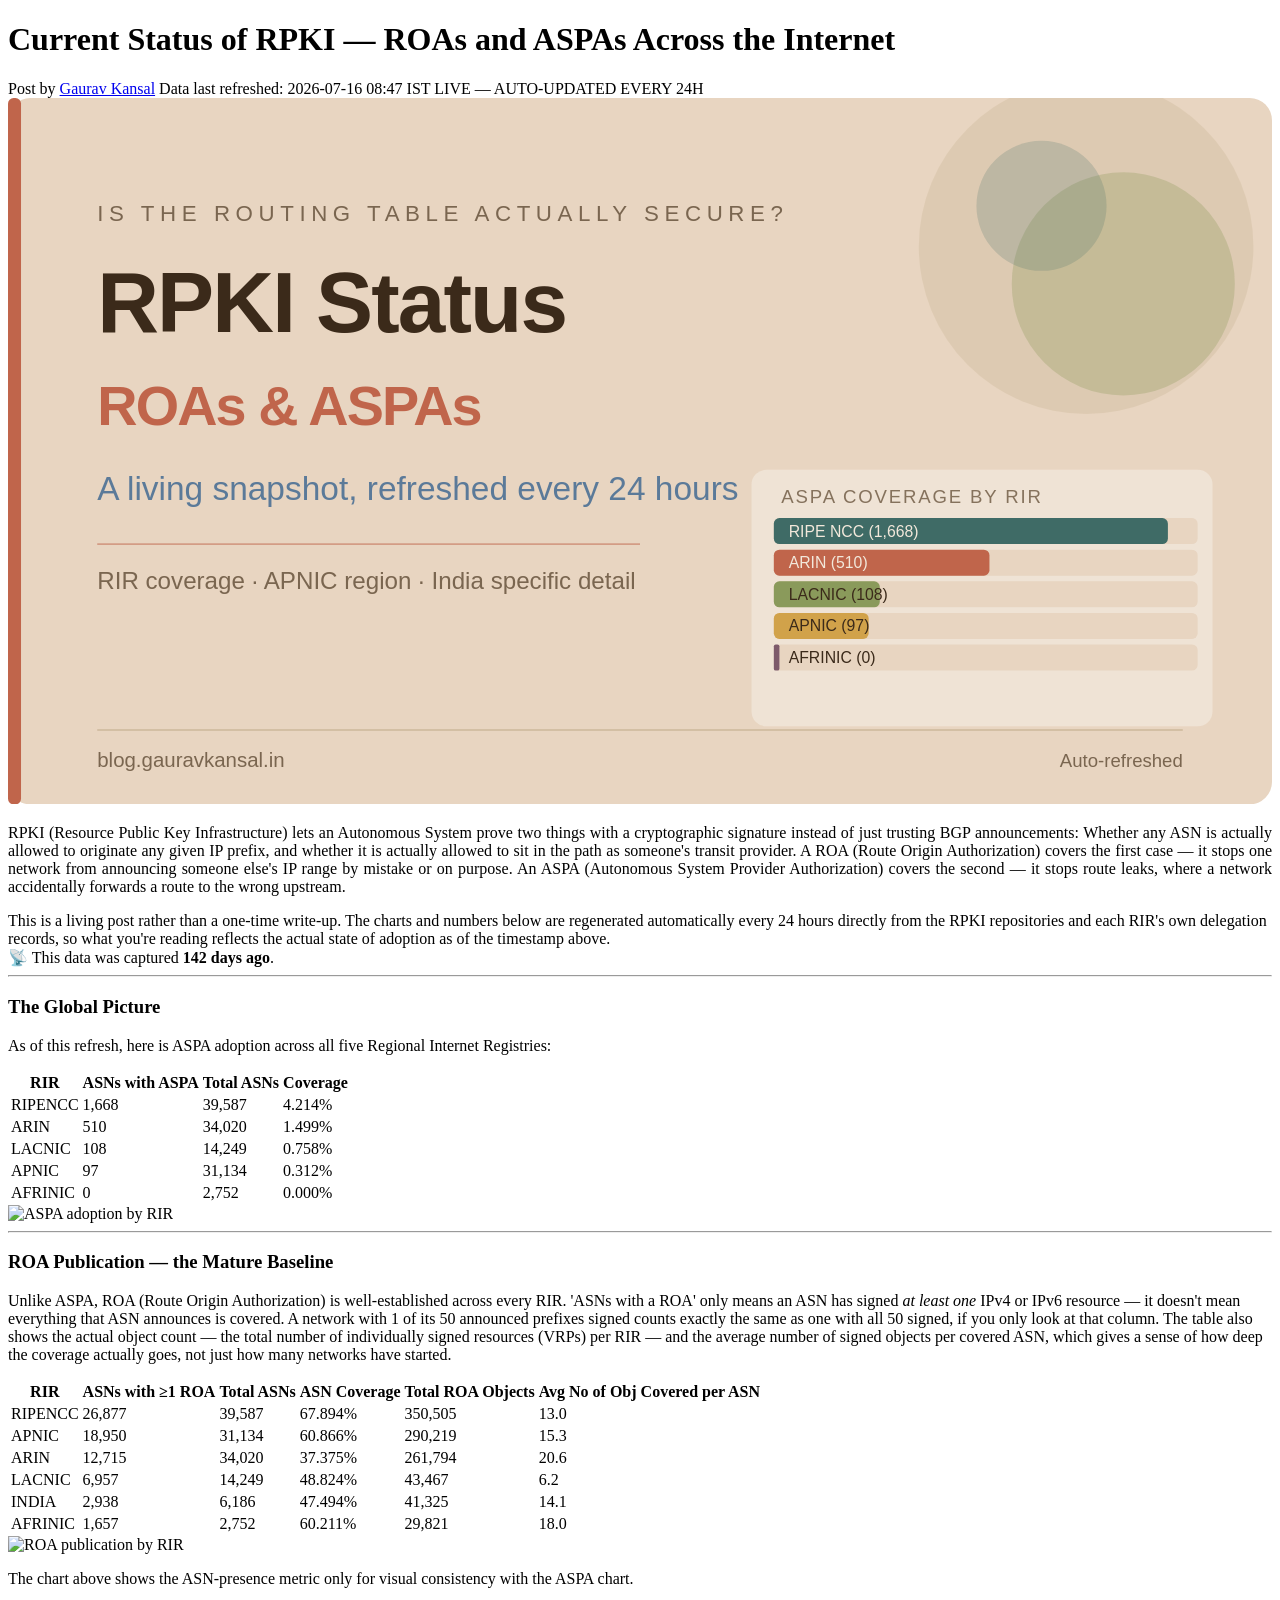
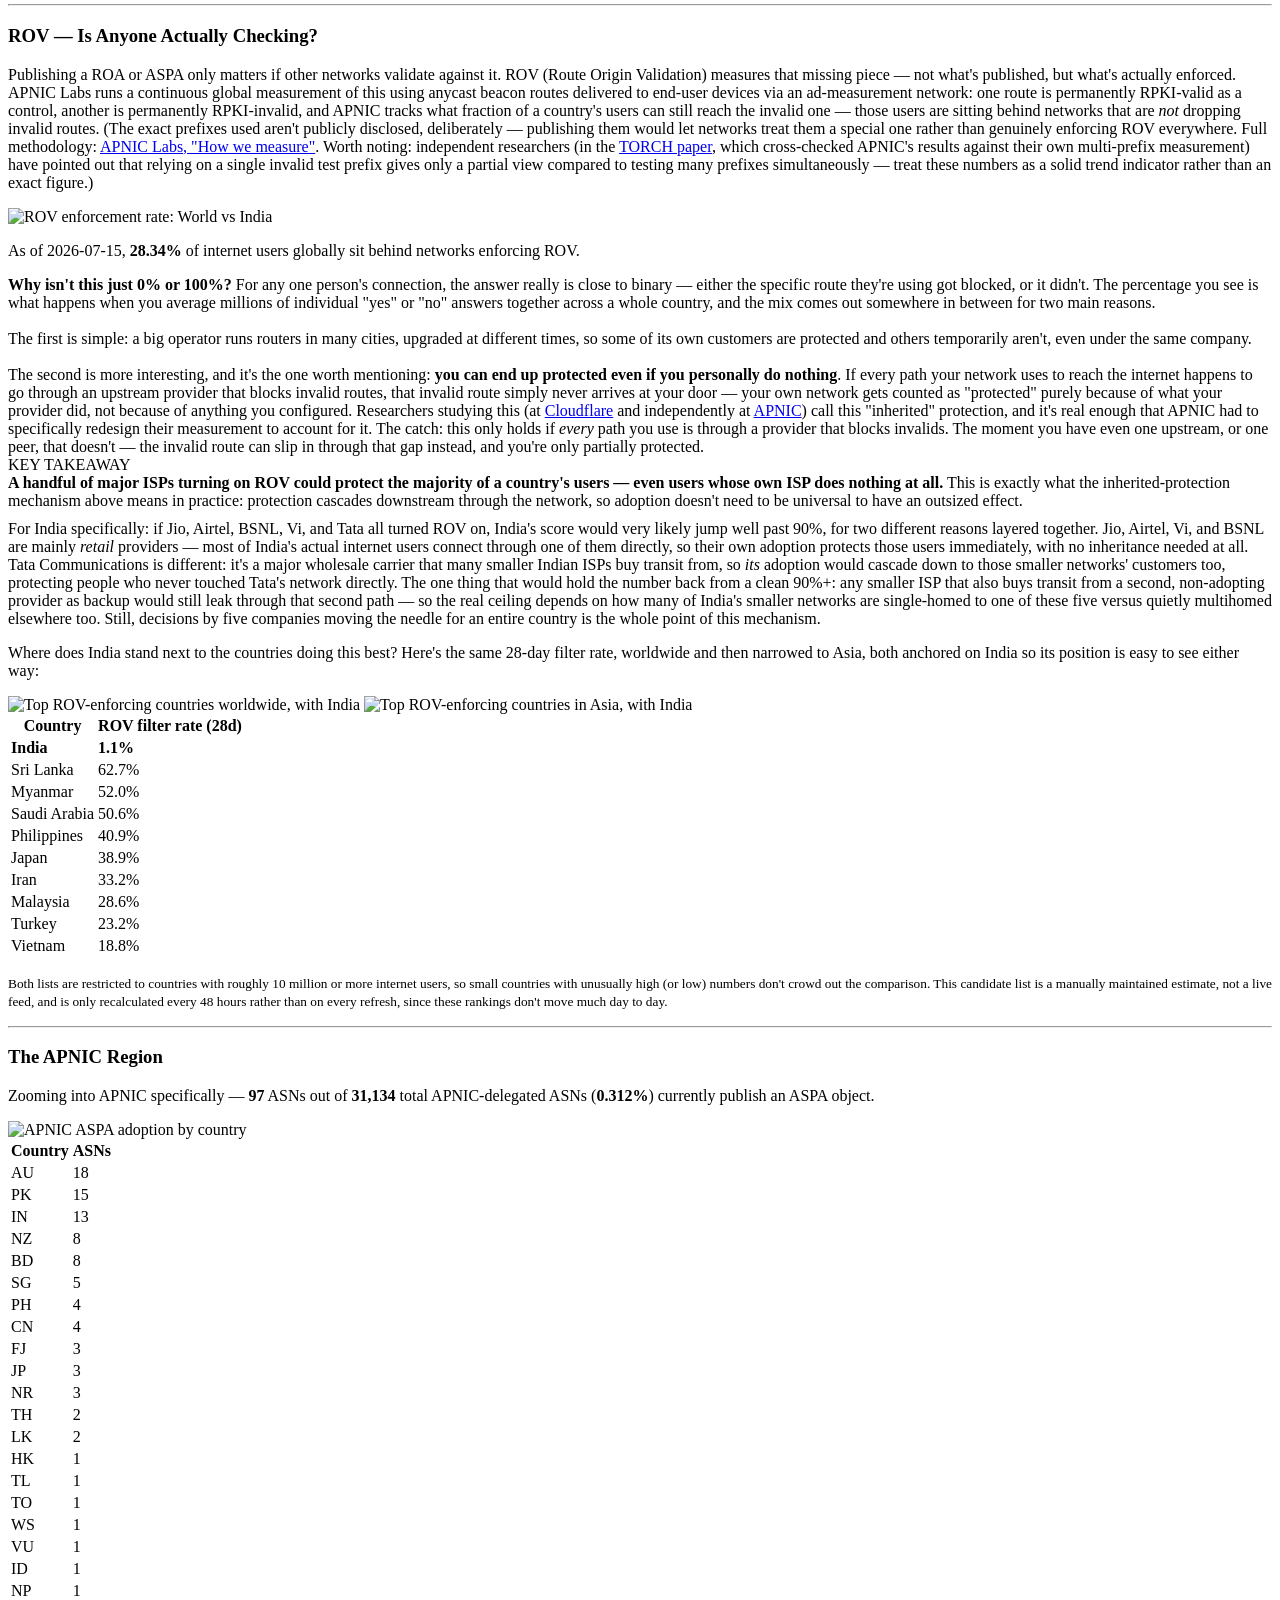
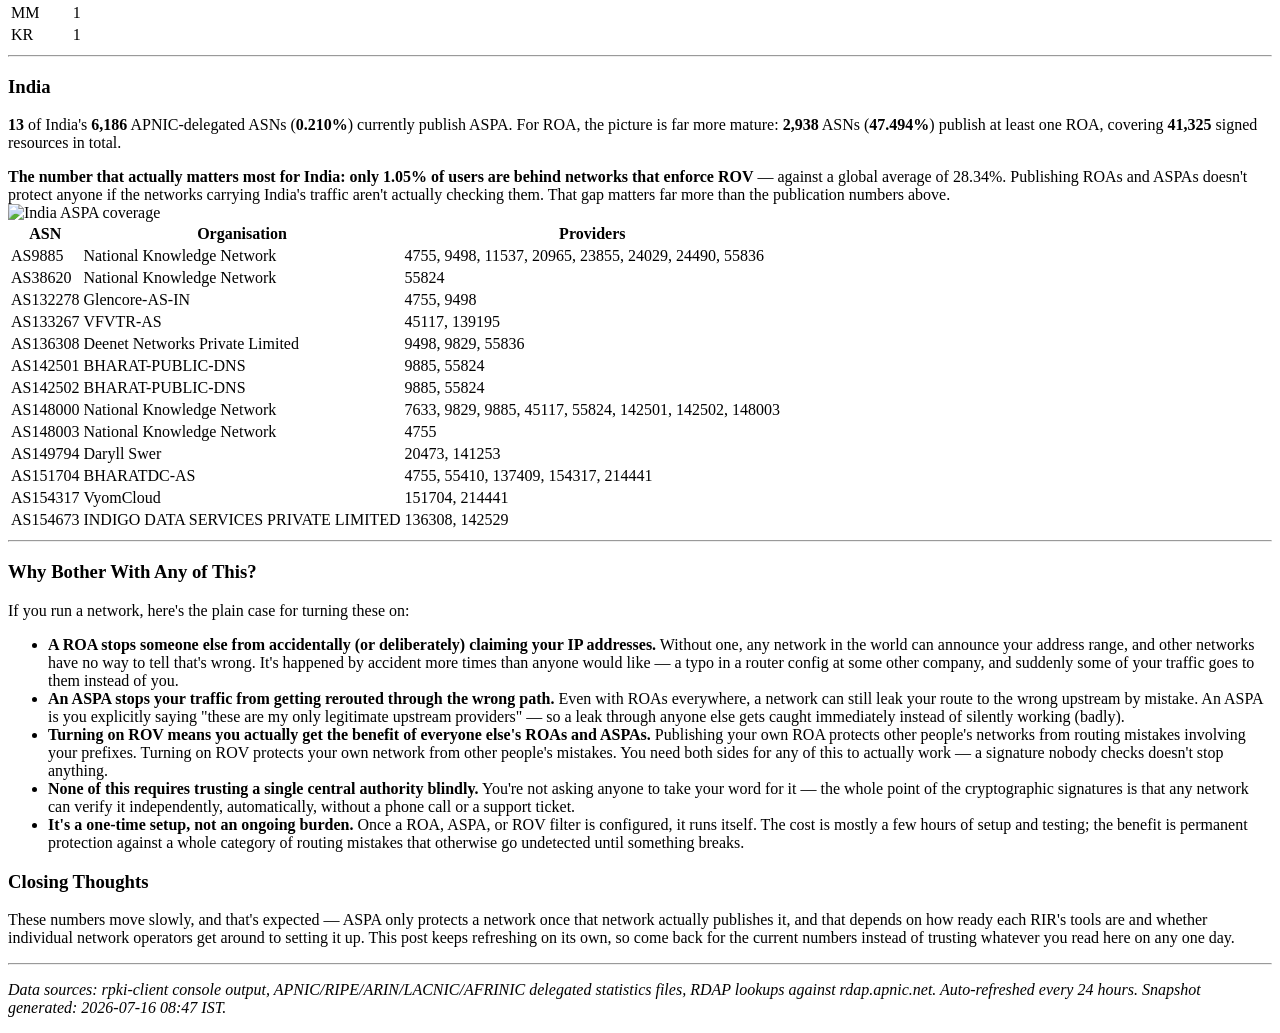
==== index.html @ 950d882a "adding index" ====
<!DOCTYPE html>
<html lang="en">
<head>
<meta charset="utf-8">
<meta name="viewport" content="width=device-width, initial-scale=1">
<title>Current Status of RPKI — ROAs and ASPAs Across the Internet</title>
<meta property="og:title" content="Current Status of RPKI — ROAs and ASPAs Across the Internet" />
<meta property="og:description" content="Live RPKI stats: ROA/ASPA/ROV adoption across all five RIRs, the APNIC region, and India. Auto-refreshed every 24 hours." />
<meta property="og:image" content="rir_adoption.svg" />
<meta property="og:type" content="article" />
<link rel="stylesheet" href="standalone.css">
</head>
<body>
<div class="rpki-page">

  <h1>Current Status of RPKI — ROAs and ASPAs Across the Internet</h1>

  <div class="rpki-byline">
    <span>Post by <a href="https://www.gauravkansal.in/index.html" target="_blank" rel="noopener">Gaurav Kansal</a></span>
    <span>Data last refreshed: <!--RPKI:LAST_UPDATED-->2026-07-16 08:47 IST<!--/RPKI:LAST_UPDATED--></span>
    <span class="rpki-live-badge"><span class="rpki-live-dot"></span>LIVE — AUTO-UPDATED EVERY 24H</span>
  </div>

<!--STANDALONE_CONTENT_START-->

<svg viewBox="0 0 680 380" xmlns="http://www.w3.org/2000/svg" role="img">
  <title>Current Status of RPKI — ROAs and ASPAs Across the Internet</title>
  <desc>A warm parchment-themed blog banner showing RPKI adoption status across RIRs, APNIC region, and India.</desc>

  <rect width="680" height="380" fill="#e8d5c1" rx="12"/>
  <rect x="0" y="0" width="7" height="380" fill="#c0654b" rx="3"/>

  <circle cx="580" cy="80"  r="90" fill="#d3bfa4" opacity="0.5"/>
  <circle cx="600" cy="100" r="60" fill="#8a9a5b" opacity="0.3"/>
  <circle cx="556" cy="58"  r="35" fill="#3f6b66" opacity="0.2"/>

  <rect x="400" y="200" width="248" height="138" rx="8" fill="#f2e8db" opacity="0.8"/>

  <text x="48" y="66" font-family="Arial, sans-serif" font-size="12" font-weight="400" fill="#7a6650" letter-spacing="3">
    IS THE ROUTING TABLE ACTUALLY SECURE?
  </text>

  <text x="48" y="126" font-family="Arial, sans-serif" font-size="46" font-weight="700" fill="#3b2a1a" letter-spacing="-1">
    RPKI Status
  </text>
  <text x="48" y="176" font-family="Arial, sans-serif" font-size="30" font-weight="700" fill="#c0654b" letter-spacing="-1">
    ROAs &amp; ASPAs
  </text>

  <text x="48" y="216" font-family="Arial, sans-serif" font-size="18" font-weight="400" fill="#5b7a99">
    A living snapshot, refreshed every 24 hours
  </text>

  <line x1="48" y1="240" x2="340" y2="240" stroke="#c0654b" stroke-width="1" opacity="0.5"/>

  <text x="48" y="264" font-family="Arial, sans-serif" font-size="13" fill="#7a6650">
    RIR coverage · APNIC region · India specific detail
  </text>

  <text x="416" y="218" font-family="Arial, sans-serif" font-size="10" fill="#7a6650" letter-spacing="1" opacity="0.9">
    ASPA COVERAGE BY RIR
  </text>

  <!-- Bar widths are sqrt-scaled from real counts (RIPE 1463, ARIN 436,
       LACNIC 106, APNIC 85, AFRINIC 0) so smaller RIRs stay visible rather
       than a linear scale flattening them to invisible slivers. This is
       still a decorative summary, not the data chart - see rir_adoption.svg
       below for the actual accurate figures. -->
  <rect x="412" y="226" width="228" height="14" rx="3" fill="#e8d5c1"/>
  <rect x="412" y="226" width="212" height="14" rx="3" fill="#3f6b66"/>
  <text x="420" y="236" font-family="Arial, sans-serif" font-size="8.5" fill="#f2e8db">RIPE NCC (<!--RPKI:RIPENCC_ASPA_COUNT-->1,668<!--/RPKI:RIPENCC_ASPA_COUNT-->)</text>

  <rect x="412" y="243" width="228" height="14" rx="3" fill="#e8d5c1"/>
  <rect x="412" y="243" width="116" height="14" rx="3" fill="#c0654b"/>
  <text x="420" y="253" font-family="Arial, sans-serif" font-size="8.5" fill="#f2e8db">ARIN (<!--RPKI:ARIN_ASPA_COUNT-->510<!--/RPKI:ARIN_ASPA_COUNT-->)</text>

  <rect x="412" y="260" width="228" height="14" rx="3" fill="#e8d5c1"/>
  <rect x="412" y="260" width="57"  height="14" rx="3" fill="#8a9a5b"/>
  <text x="420" y="270" font-family="Arial, sans-serif" font-size="8.5" fill="#3b2a1a">LACNIC (<!--RPKI:LACNIC_ASPA_COUNT-->108<!--/RPKI:LACNIC_ASPA_COUNT-->)</text>

  <rect x="412" y="277" width="228" height="14" rx="3" fill="#e8d5c1"/>
  <rect x="412" y="277" width="51"  height="14" rx="3" fill="#d1a24a"/>
  <text x="420" y="287" font-family="Arial, sans-serif" font-size="8.5" fill="#3b2a1a">APNIC (<!--RPKI:APNIC_ASPA_COUNT-->97<!--/RPKI:APNIC_ASPA_COUNT-->)</text>

  <rect x="412" y="294" width="228" height="14" rx="3" fill="#e8d5c1"/>
  <rect x="412" y="294" width="3"   height="14" rx="1" fill="#7d5a6a"/>
  <text x="420" y="304" font-family="Arial, sans-serif" font-size="8.5" fill="#3b2a1a">AFRINIC (<!--RPKI:AFRINIC_ASPA_COUNT-->0<!--/RPKI:AFRINIC_ASPA_COUNT-->)</text>

  <line x1="48" y1="340" x2="632" y2="340" stroke="#d3bfa4" stroke-width="1"/>
  <text x="48" y="360" font-family="Arial, sans-serif" font-size="11" fill="#7a6650">blog.gauravkansal.in</text>
  <text x="632" y="360" font-family="Arial, sans-serif" font-size="10" fill="#7a6650" text-anchor="end">Auto-refreshed</text>
</svg>

<p align="justify">
RPKI (Resource Public Key Infrastructure) lets an Autonomous System prove two things
with a cryptographic signature instead of just trusting BGP announcements: Whether any ASN is
actually allowed to originate any given IP prefix, and whether it is actually allowed to sit
in the path as someone's transit provider. A ROA (Route Origin Authorization) covers the
first case — it stops one network from announcing someone else's IP range by mistake or
on purpose. An ASPA (Autonomous System Provider Authorization) covers the second — it
stops route leaks, where a network accidentally forwards a route to the wrong upstream.
</p>

<div class="rpki-refresh-note">
This is a living post rather than a one-time write-up. The charts and numbers below are
regenerated automatically every 24 hours directly from the RPKI repositories and each RIR's
own delegation records, so what you're reading reflects the actual state of adoption as of
the timestamp above.
<div class="rpki-freshness">📡 This data was captured
<strong id="rpki-live-age"><!--RPKI:DATA_AGE_HOURS-->4.6 hours<!--/RPKI:DATA_AGE_HOURS--> ago (at last check)</strong>.
<span id="rpki-epoch-data" style="display:none"><!--RPKI:RPKI_EPOCH_MS-->1784171845000<!--/RPKI:RPKI_EPOCH_MS--></span>
</div>
<script>
(function() {
  var ageEl = document.getElementById('rpki-live-age');
  var epochEl = document.getElementById('rpki-epoch-data');
  if (!ageEl || !epochEl) return;
  function fmt(ms) {
    var s = Math.floor(ms / 1000);
    if (s < 60) return s + ' second' + (s === 1 ? '' : 's') + ' ago';
    var m = Math.floor(s / 60);
    if (m < 60) return m + ' minute' + (m === 1 ? '' : 's') + ' ago';
    var h = Math.floor(m / 60);
    if (h < 48) return h + ' hour' + (h === 1 ? '' : 's') + ' ago';
    var d = Math.floor(h / 24);
    return d + ' day' + (d === 1 ? '' : 's') + ' ago';
  }
  function update() {
    var epochMs = parseInt(epochEl.textContent.trim(), 10);
    if (!epochMs) return;
    ageEl.textContent = fmt(Date.now() - epochMs);
  }
  update();
  setInterval(update, 60000); // keeps ticking forward if the tab stays open
})();
</script>
</div>

<hr/>

<h3>The Global Picture</h3>

<p>As of this refresh, here is ASPA adoption across all five Regional Internet Registries:</p>

<table class="rpki-table">
  <thead>
    <tr><th>RIR</th><th>ASNs with ASPA</th><th>Total ASNs</th><th>Coverage</th></tr>
  </thead>
  <tbody>
    <!--RPKI:RIR_TABLE_ROWS-->    <tr><td>RIPENCC</td><td>1,668</td><td>39,587</td><td>4.214%</td></tr>
    <tr><td>ARIN</td><td>510</td><td>34,020</td><td>1.499%</td></tr>
    <tr><td>LACNIC</td><td>108</td><td>14,249</td><td>0.758%</td></tr>
    <tr><td>APNIC</td><td>97</td><td>31,134</td><td>0.312%</td></tr>
    <tr><td>AFRINIC</td><td>0</td><td>2,752</td><td>0.000%</td></tr><!--/RPKI:RIR_TABLE_ROWS-->
  </tbody>
</table>

<img src="rir_adoption.svg" alt="ASPA adoption by RIR" style="max-width:100%;">

<hr/>

<h3>ROA Publication — the Mature Baseline</h3>

<p>
Unlike ASPA, ROA (Route Origin Authorization) is well-established across every RIR. 'ASNs with a ROA' only means an
ASN has signed <em>at least one</em> IPv4 or IPv6 resource — it doesn't mean everything
that ASN announces is covered. A network with 1 of its 50 announced prefixes signed counts
exactly the same as one with all 50 signed, if you only look at that column. The table
also shows the actual object count — the total number of individually signed resources
(VRPs) per RIR — and the average number of signed objects per covered ASN, which gives a
sense of how deep the coverage actually goes, not just how many networks have started.
</p>

<table class="rpki-table">
  <thead>
    <tr><th>RIR</th><th>ASNs with ≥1 ROA</th><th>Total ASNs</th><th>ASN Coverage</th><th>Total ROA Objects</th><th>Avg No of Obj Covered per ASN</th></tr>
  </thead>
  <tbody>
    <!--RPKI:ROA_TABLE_ROWS-->    <tr><td>RIPENCC</td><td>26,877</td><td>39,587</td><td>67.894%</td><td>350,505</td><td>13.0</td></tr>
    <tr><td>APNIC</td><td>18,950</td><td>31,134</td><td>60.866%</td><td>290,219</td><td>15.3</td></tr>
    <tr><td>ARIN</td><td>12,715</td><td>34,020</td><td>37.375%</td><td>261,794</td><td>20.6</td></tr>
    <tr><td>LACNIC</td><td>6,957</td><td>14,249</td><td>48.824%</td><td>43,467</td><td>6.2</td></tr>
    <tr><td>INDIA</td><td>2,938</td><td>6,186</td><td>47.494%</td><td>41,325</td><td>14.1</td></tr>
    <tr><td>AFRINIC</td><td>1,657</td><td>2,752</td><td>60.211%</td><td>29,821</td><td>18.0</td></tr><!--/RPKI:ROA_TABLE_ROWS-->
  </tbody>
</table>

<img src="roa_adoption.svg" alt="ROA publication by RIR" style="max-width:100%;">

<p>
The chart above shows the ASN-presence metric only for visual consistency with the ASPA
chart.
</p>

<hr/>

<h3>ROV — Is Anyone Actually Checking?</h3>

<p>
Publishing a ROA or ASPA only matters if other networks validate against
it. ROV (Route Origin Validation) measures that missing piece — not what's published,
but what's actually enforced. APNIC Labs runs a continuous global measurement of this using
anycast beacon routes delivered to end-user devices via an ad-measurement network: one route
is permanently RPKI-valid as a control, another is permanently RPKI-invalid, and APNIC tracks
what fraction of a country's users can still reach the invalid one — those users are sitting
behind networks that are <em>not</em> dropping invalid routes. (The exact prefixes used aren't
publicly disclosed, deliberately — publishing them would let networks treat them a special one
rather than genuinely enforcing ROV everywhere. Full methodology:
<a href="https://blog.apnic.net/2023/11/09/how-we-measure-rpki-roa-signing-and-route-origination-validation/" target="_blank" rel="noopener">APNIC Labs, "How we measure"</a>.
Worth noting: independent researchers (in the
<a href="https://arxiv.org/pdf/2603.29207" target="_blank" rel="noopener">TORCH paper</a>,
which cross-checked APNIC's results against their own multi-prefix measurement) have
pointed out that relying on a single invalid test prefix gives only a partial view
compared to testing many prefixes simultaneously — treat
these numbers as a solid trend indicator rather than an exact figure.)
</p>

<img src="rov_comparison.svg" alt="ROV enforcement rate: World vs India" style="max-width:100%;">

<p>
As of <!--RPKI:ROV_DATE-->2026-07-15<!--/RPKI:ROV_DATE-->, <strong><!--RPKI:ROV_WORLD_RATE-->28.34<!--/RPKI:ROV_WORLD_RATE-->%</strong> of internet users globally sit
behind networks enforcing ROV.
</p>

<div class="rpki-refresh-note">
<strong>Why isn't this just 0% or 100%?</strong> For any one person's connection, the answer
really is close to binary — either the specific route they're using got blocked, or it
didn't. The percentage you see is what happens when you average millions of individual
"yes" or "no" answers together across a whole country, and the mix comes out somewhere
in between for two main reasons.
<br/><br/>
The first is simple: a big operator runs routers in many cities, upgraded at different
times, so some of its own customers are protected and others temporarily aren't, even
under the same company.
<br/><br/>
The second is more interesting, and it's the one worth mentioning: <strong>you can end
up protected even if you personally do nothing</strong>. If every path your network uses
to reach the internet happens to go through an upstream provider that blocks invalid
routes, that invalid route simply never arrives at your door — your own network gets
counted as "protected" purely because of what your provider did, not because of anything
you configured. Researchers studying this (at
<a href="https://blog.cloudflare.com/rpki-updates-data/" target="_blank" rel="noopener">Cloudflare</a>
and independently at <a href="https://www.potaroo.net/ispcol/2021-03/rov.html" target="_blank" rel="noopener">APNIC</a>)
call this "inherited" protection, and it's real enough that APNIC had to specifically
redesign their measurement to account for it. The catch: this only holds if <em>every</em>
path you use is through a provider that blocks invalids. The moment you have even one
upstream, or one peer, that doesn't — the invalid route can slip in through that gap
instead, and you're only partially protected.
</div>

<div class="rpki-highlight-box">
<div class="rpki-highlight-label">KEY TAKEAWAY</div>
<p style="margin:0 0 10px 0;">
<strong>A handful of major ISPs turning on ROV could protect the majority of a country's
users — even users whose own ISP does nothing at all.</strong> This is exactly what the
inherited-protection mechanism above means in practice: protection cascades downstream
through the network, so adoption doesn't need to be universal to have an outsized effect.
</p>
<p style="margin:0;">
For India specifically: if Jio, Airtel, BSNL, Vi, and Tata all turned ROV on, India's
score would very likely jump well past 90%, for two different reasons layered together.
Jio, Airtel, Vi, and BSNL are mainly <em>retail</em> providers — most of India's actual
internet users connect through one of them directly, so their own adoption protects those
users immediately, with no inheritance needed at all. Tata Communications is different:
it's a major wholesale carrier that many smaller Indian ISPs buy transit from, so
<em>its</em> adoption would cascade down to those smaller networks' customers too,
protecting people who never touched Tata's network directly. The one thing that would
hold the number back from a clean 90%+: any smaller ISP that also buys transit from a
second, non-adopting provider as backup would still leak through that second path — so
the real ceiling depends on how many of India's smaller networks are single-homed to one
of these five versus quietly multihomed elsewhere too. Still, decisions by five
companies moving the needle for an entire country is the whole point of this mechanism.
</p>
</div>

<p>Where does India stand next to the countries doing this best? Here's the same 28-day
filter rate, worldwide and then narrowed to Asia, both anchored on India so its position
is easy to see either way:</p>

<img src="rov_top_global.svg" alt="Top ROV-enforcing countries worldwide, with India" style="max-width:100%;">

<img src="rov_top_asia.svg" alt="Top ROV-enforcing countries in Asia, with India" style="max-width:100%;">

<table class="rpki-table">
  <thead>
    <tr><th>Country</th><th>ROV filter rate (28d)</th></tr>
  </thead>
  <tbody>
    <!--RPKI:ROV_TOP_ASIA_TABLE_ROWS-->    <tr><td><strong>India</strong></td><td><strong>1.1%</strong></td></tr>
    <tr><td>Sri Lanka</td><td>62.7%</td></tr>
    <tr><td>Myanmar</td><td>52.0%</td></tr>
    <tr><td>Saudi Arabia</td><td>50.6%</td></tr>
    <tr><td>Philippines</td><td>40.9%</td></tr>
    <tr><td>Japan</td><td>38.9%</td></tr>
    <tr><td>Iran</td><td>33.2%</td></tr>
    <tr><td>Malaysia</td><td>28.6%</td></tr>
    <tr><td>Turkey</td><td>23.2%</td></tr>
    <tr><td>Vietnam</td><td>18.8%</td></tr><!--/RPKI:ROV_TOP_ASIA_TABLE_ROWS-->
  </tbody>
</table>

<p><small>
Both lists are restricted to countries with roughly 10 million or more internet users, so
small countries with unusually high (or low) numbers don't crowd out the comparison. This
candidate list is a manually maintained estimate, not a live feed, and is only
recalculated every 48 hours rather than on every refresh, since these rankings don't move
much day to day.
</small></p>

<hr/>

<h3>The APNIC Region</h3>

<p>
Zooming into APNIC specifically — <strong><!--RPKI:APNIC_ASPA_COUNT-->97<!--/RPKI:APNIC_ASPA_COUNT--></strong> ASNs out of
<strong><!--RPKI:APNIC_TOTAL_ASNS-->31,134<!--/RPKI:APNIC_TOTAL_ASNS--></strong> total APNIC-delegated ASNs
(<strong><!--RPKI:APNIC_COVERAGE_PCT-->0.312<!--/RPKI:APNIC_COVERAGE_PCT-->%</strong>) currently publish an ASPA object.
</p>

<img src="apnic_country_pie.svg" alt="APNIC ASPA adoption by country" style="max-width:100%;">

<table class="rpki-table">
  <thead>
    <tr><th>Country</th><th>ASNs</th></tr>
  </thead>
  <tbody>
    <!--RPKI:APNIC_COUNTRY_TABLE_ROWS-->    <tr><td>AU</td><td>18</td></tr>
    <tr><td>PK</td><td>15</td></tr>
    <tr><td>IN</td><td>13</td></tr>
    <tr><td>NZ</td><td>8</td></tr>
    <tr><td>BD</td><td>8</td></tr>
    <tr><td>SG</td><td>5</td></tr>
    <tr><td>PH</td><td>4</td></tr>
    <tr><td>CN</td><td>4</td></tr>
    <tr><td>FJ</td><td>3</td></tr>
    <tr><td>JP</td><td>3</td></tr>
    <tr><td>NR</td><td>3</td></tr>
    <tr><td>TH</td><td>2</td></tr>
    <tr><td>LK</td><td>2</td></tr>
    <tr><td>HK</td><td>1</td></tr>
    <tr><td>TL</td><td>1</td></tr>
    <tr><td>TO</td><td>1</td></tr>
    <tr><td>WS</td><td>1</td></tr>
    <tr><td>VU</td><td>1</td></tr>
    <tr><td>ID</td><td>1</td></tr>
    <tr><td>NP</td><td>1</td></tr>
    <tr><td>MM</td><td>1</td></tr>
    <tr><td>KR</td><td>1</td></tr><!--/RPKI:APNIC_COUNTRY_TABLE_ROWS-->
  </tbody>
</table>

<hr/>

<h3>India</h3>

<p>
<strong><!--RPKI:INDIA_ASPA_COUNT-->13<!--/RPKI:INDIA_ASPA_COUNT--></strong> of India's <strong><!--RPKI:INDIA_TOTAL_ASNS-->6,186<!--/RPKI:INDIA_TOTAL_ASNS--></strong>
APNIC-delegated ASNs (<strong><!--RPKI:INDIA_COVERAGE_PCT-->0.210<!--/RPKI:INDIA_COVERAGE_PCT-->%</strong>) currently publish ASPA.
For ROA, the picture is far more mature: <strong><!--RPKI:INDIA_ROA_COUNT-->2,938<!--/RPKI:INDIA_ROA_COUNT--></strong> ASNs
(<strong><!--RPKI:INDIA_ROA_COVERAGE_PCT-->47.494<!--/RPKI:INDIA_ROA_COVERAGE_PCT-->%</strong>) publish at least one ROA, covering
<strong><!--RPKI:INDIA_ROA_OBJECTS-->41,325<!--/RPKI:INDIA_ROA_OBJECTS--></strong> signed resources in total.
</p>

<div class="rpki-refresh-note">
<strong>The number that actually matters most for India: only <!--RPKI:ROV_INDIA_RATE-->1.05<!--/RPKI:ROV_INDIA_RATE-->%
of users are behind networks that enforce ROV</strong> — against a global average of
<!--RPKI:ROV_WORLD_RATE-->28.34<!--/RPKI:ROV_WORLD_RATE-->%. Publishing ROAs
and ASPAs doesn't protect anyone if the networks carrying India's traffic aren't actually
checking them. That gap matters far more than the publication numbers above.
</div>

<img src="india_summary_card.svg" alt="India ASPA coverage" style="max-width:100%;">

<table class="rpki-table">
  <thead>
    <tr><th>ASN</th><th>Organisation</th><th>Providers</th></tr>
  </thead>
  <tbody>
    <!--RPKI:INDIA_ASN_TABLE_ROWS-->    <tr><td>AS9885</td><td>National Knowledge Network</td><td>4755, 9498, 11537, 20965, 23855, 24029, 24490, 55836</td></tr>
    <tr><td>AS38620</td><td>National Knowledge Network</td><td>55824</td></tr>
    <tr><td>AS132278</td><td>Glencore-AS-IN</td><td>4755, 9498</td></tr>
    <tr><td>AS133267</td><td>VFVTR-AS</td><td>45117, 139195</td></tr>
    <tr><td>AS136308</td><td>Deenet Networks Private Limited</td><td>9498, 9829, 55836</td></tr>
    <tr><td>AS142501</td><td>BHARAT-PUBLIC-DNS</td><td>9885, 55824</td></tr>
    <tr><td>AS142502</td><td>BHARAT-PUBLIC-DNS</td><td>9885, 55824</td></tr>
    <tr><td>AS148000</td><td>National Knowledge Network</td><td>7633, 9829, 9885, 45117, 55824, 142501, 142502, 148003</td></tr>
    <tr><td>AS148003</td><td>National Knowledge Network</td><td>4755</td></tr>
    <tr><td>AS149794</td><td>Daryll Swer</td><td>20473, 141253</td></tr>
    <tr><td>AS151704</td><td>BHARATDC-AS</td><td>4755, 55410, 137409, 154317, 214441</td></tr>
    <tr><td>AS154317</td><td>VyomCloud</td><td>151704, 214441</td></tr>
    <tr><td>AS154673</td><td>INDIGO DATA SERVICES PRIVATE LIMITED</td><td>136308, 142529</td></tr><!--/RPKI:INDIA_ASN_TABLE_ROWS-->
  </tbody>
</table>

<hr/>

<h3>Why Bother With Any of This?</h3>

<p>If you run a network, here's the plain case for turning these on:</p>

<ul>
  <li><strong>A ROA stops someone else from accidentally (or deliberately) claiming your IP addresses.</strong>
  Without one, any network in the world can announce your address range, and other networks
  have no way to tell that's wrong. It's happened by accident more times than anyone would like —
  a typo in a router config at some other company, and suddenly some of your traffic goes
  to them instead of you.</li>

  <li><strong>An ASPA stops your traffic from getting rerouted through the wrong path.</strong>
  Even with ROAs everywhere, a network can still leak your route to the wrong upstream by
  mistake. An ASPA is you explicitly saying "these are my only legitimate upstream providers" —
  so a leak through anyone else gets caught immediately instead of silently working (badly).</li>

  <li><strong>Turning on ROV means you actually get the benefit of everyone else's ROAs and ASPAs.</strong>
  Publishing your own ROA protects other people's networks from routing mistakes involving
  your prefixes. Turning on ROV protects your own network from other people's mistakes. You
  need both sides for any of this to actually work — a signature nobody checks doesn't stop
  anything.</li>

  <li><strong>None of this requires trusting a single central authority blindly.</strong>
  You're not asking anyone to take your word for it — the whole point of the cryptographic
  signatures is that any network can verify it independently, automatically, without a phone
  call or a support ticket.</li>

  <li><strong>It's a one-time setup, not an ongoing burden.</strong>
  Once a ROA, ASPA, or ROV filter is configured, it runs itself. The cost is mostly a few
  hours of setup and testing; the benefit is permanent protection against a whole category
  of routing mistakes that otherwise go undetected until something breaks.</li>
</ul>

<h3>Closing Thoughts</h3>

<p>
These numbers move slowly, and that's expected — ASPA only protects a network once that
network actually publishes it, and that depends on how ready each RIR's tools are and
whether individual network operators get around to setting it up. This post keeps
refreshing on its own, so come back for the current numbers instead of trusting whatever
you read here on any one day.
</p>

<hr/>

<p><em>
Data sources: rpki-client console output, APNIC/RIPE/ARIN/LACNIC/AFRINIC delegated
statistics files, RDAP lookups against rdap.apnic.net. Auto-refreshed every 24 hours.
Snapshot generated: <!--RPKI:LAST_UPDATED-->2026-07-16 08:47 IST<!--/RPKI:LAST_UPDATED-->.
</em></p>

<!--STANDALONE_CONTENT_END-->


</div>
</body>
</html>
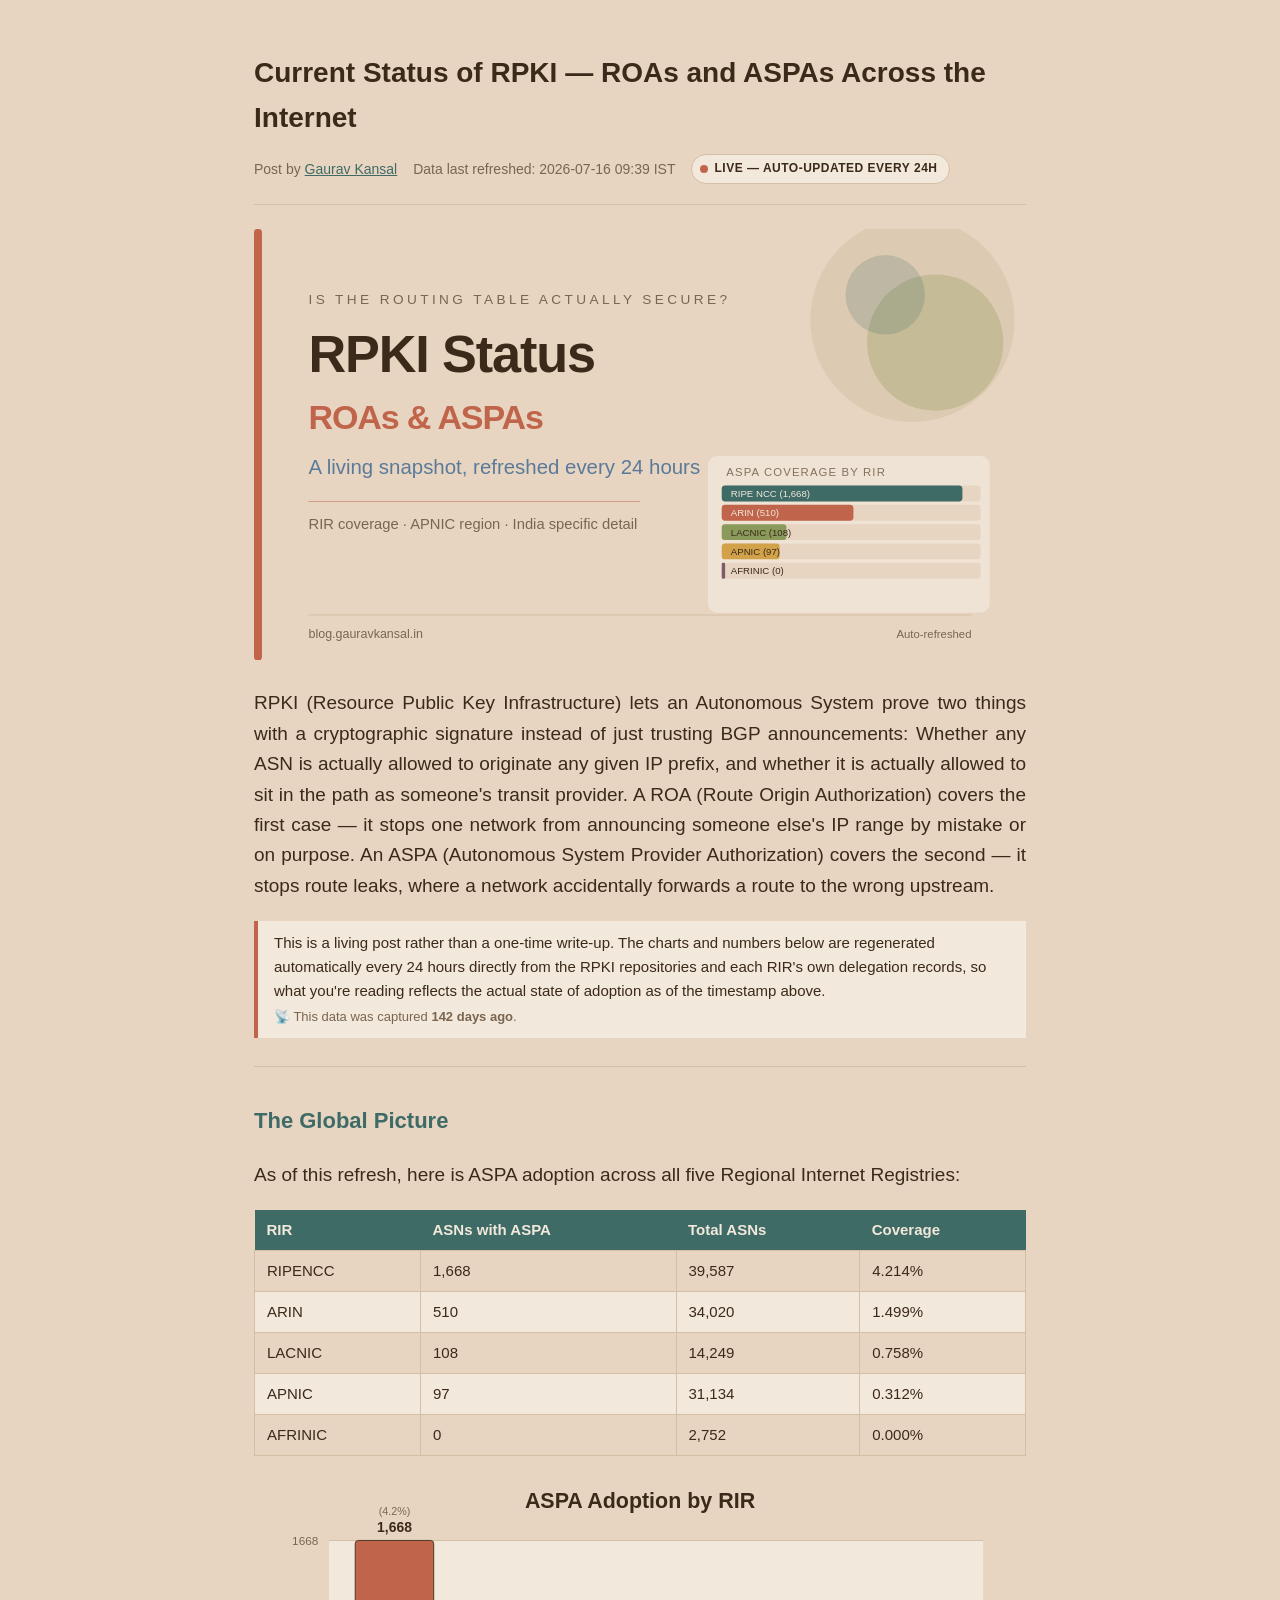
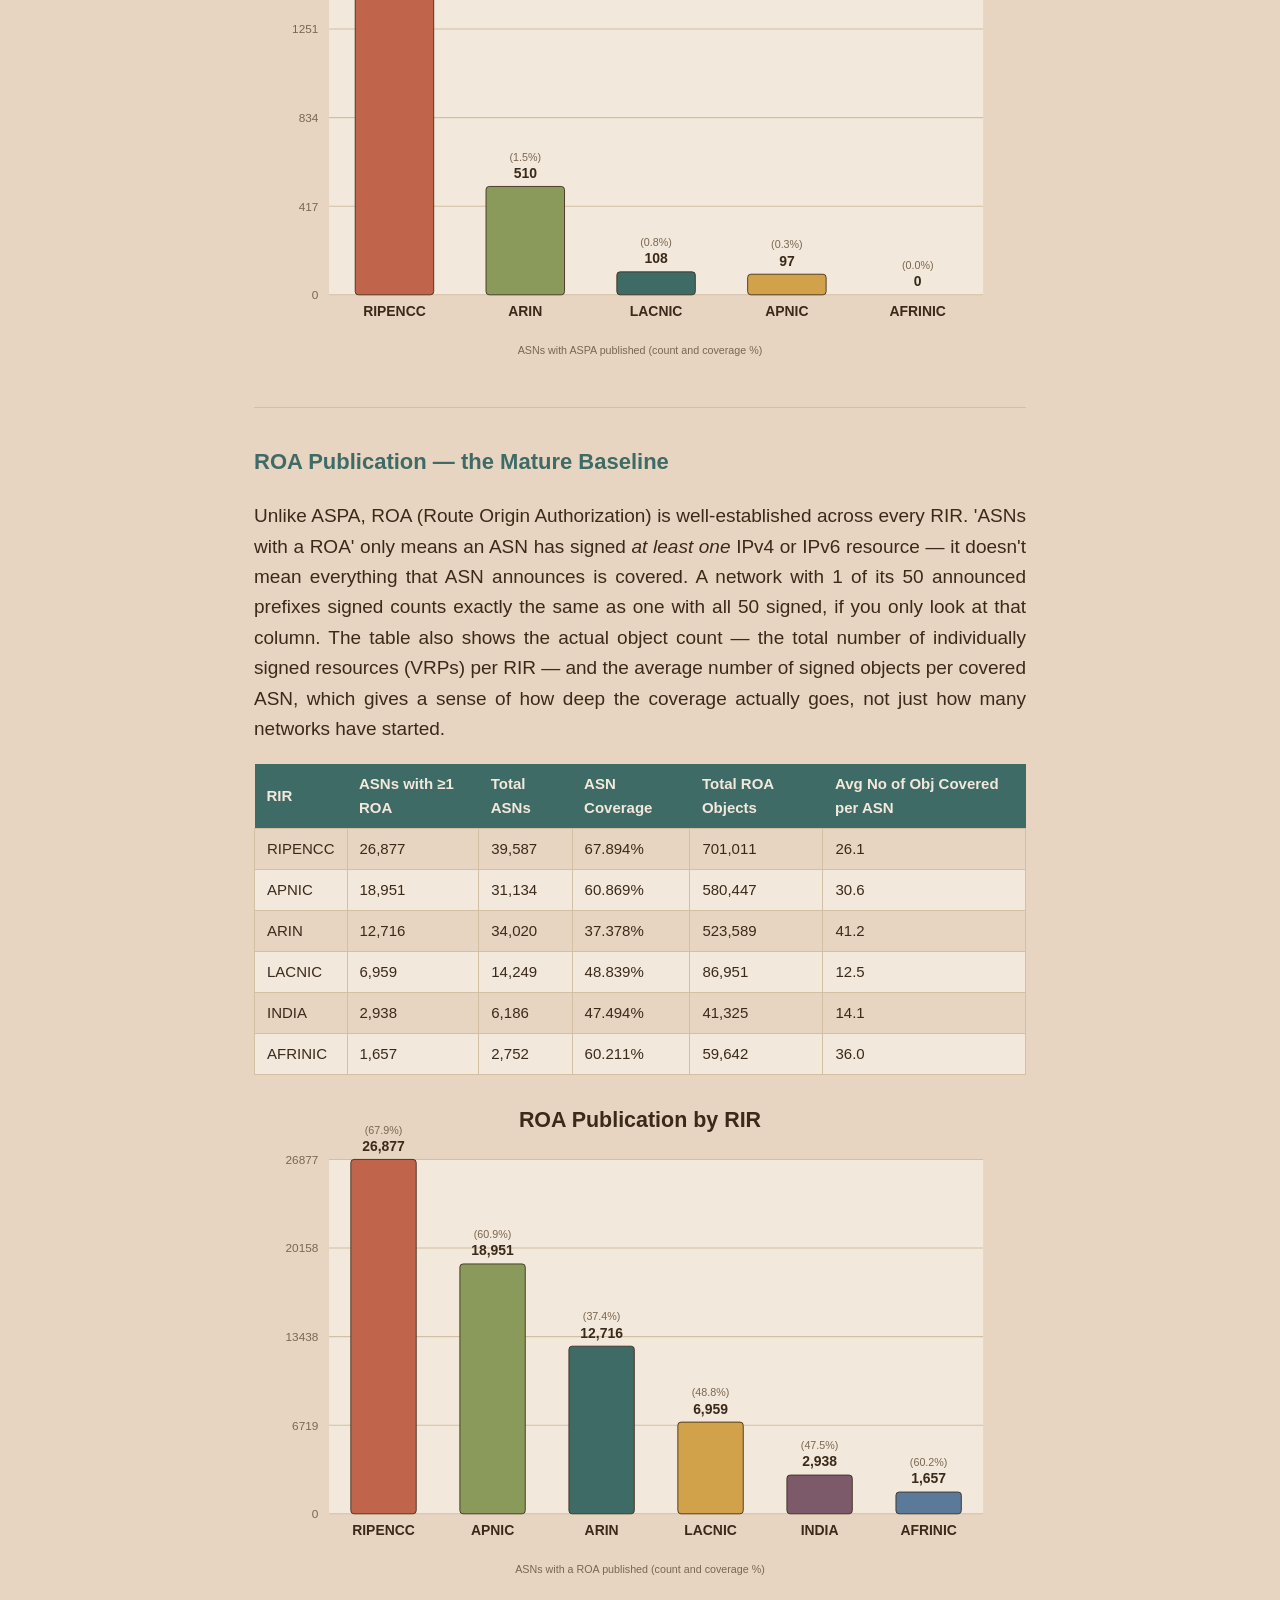
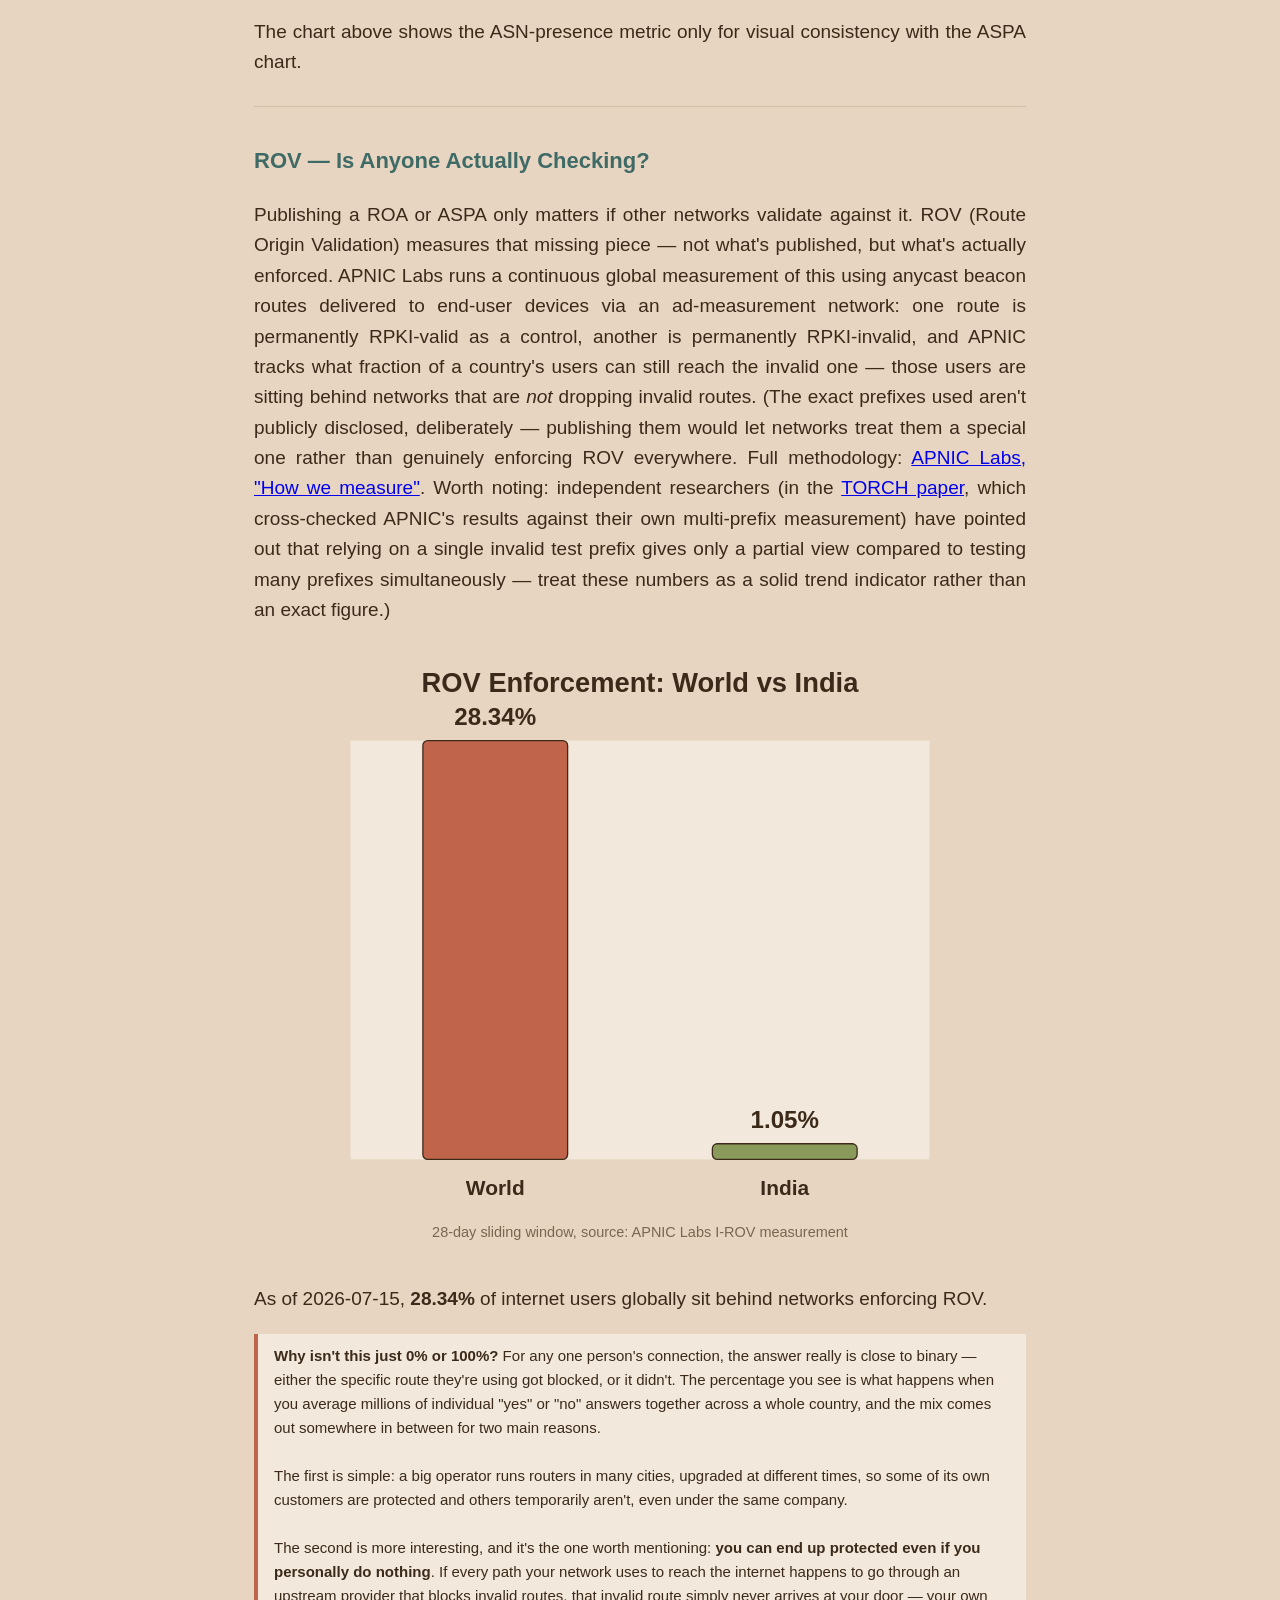
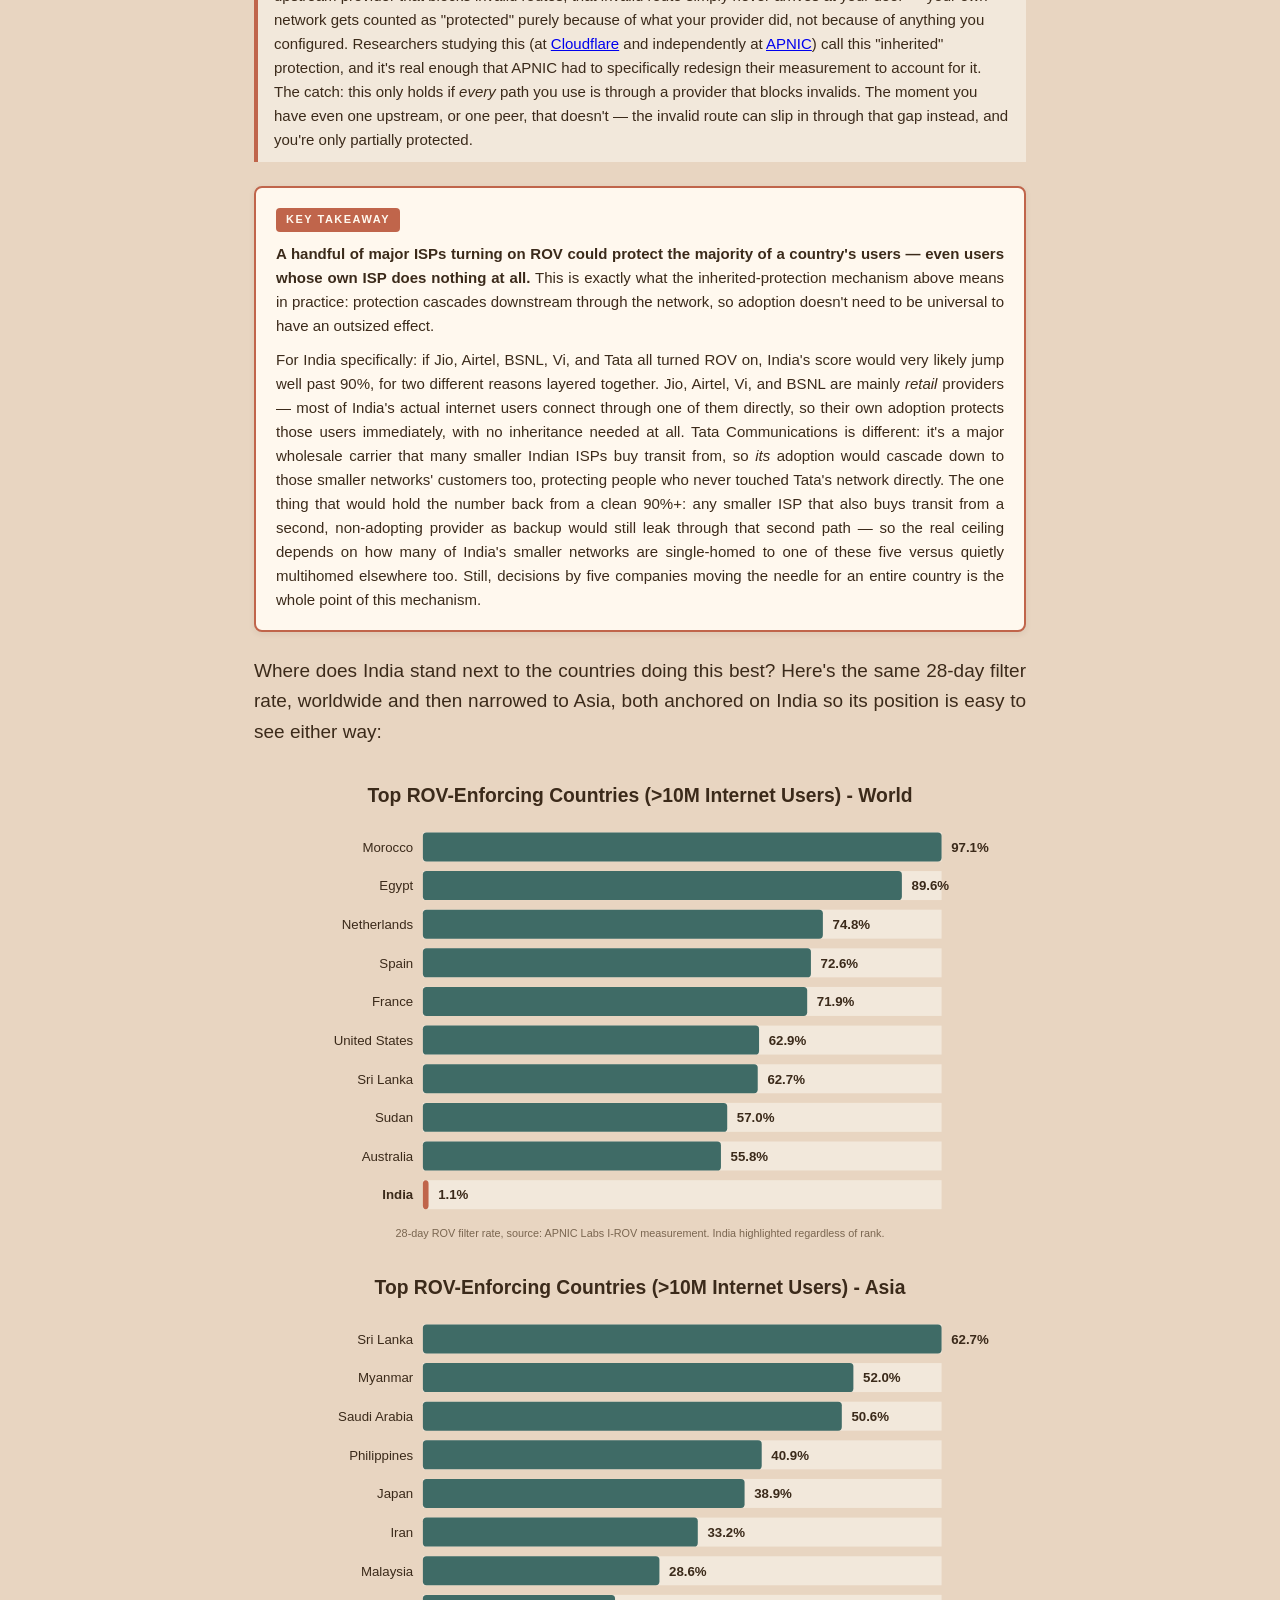
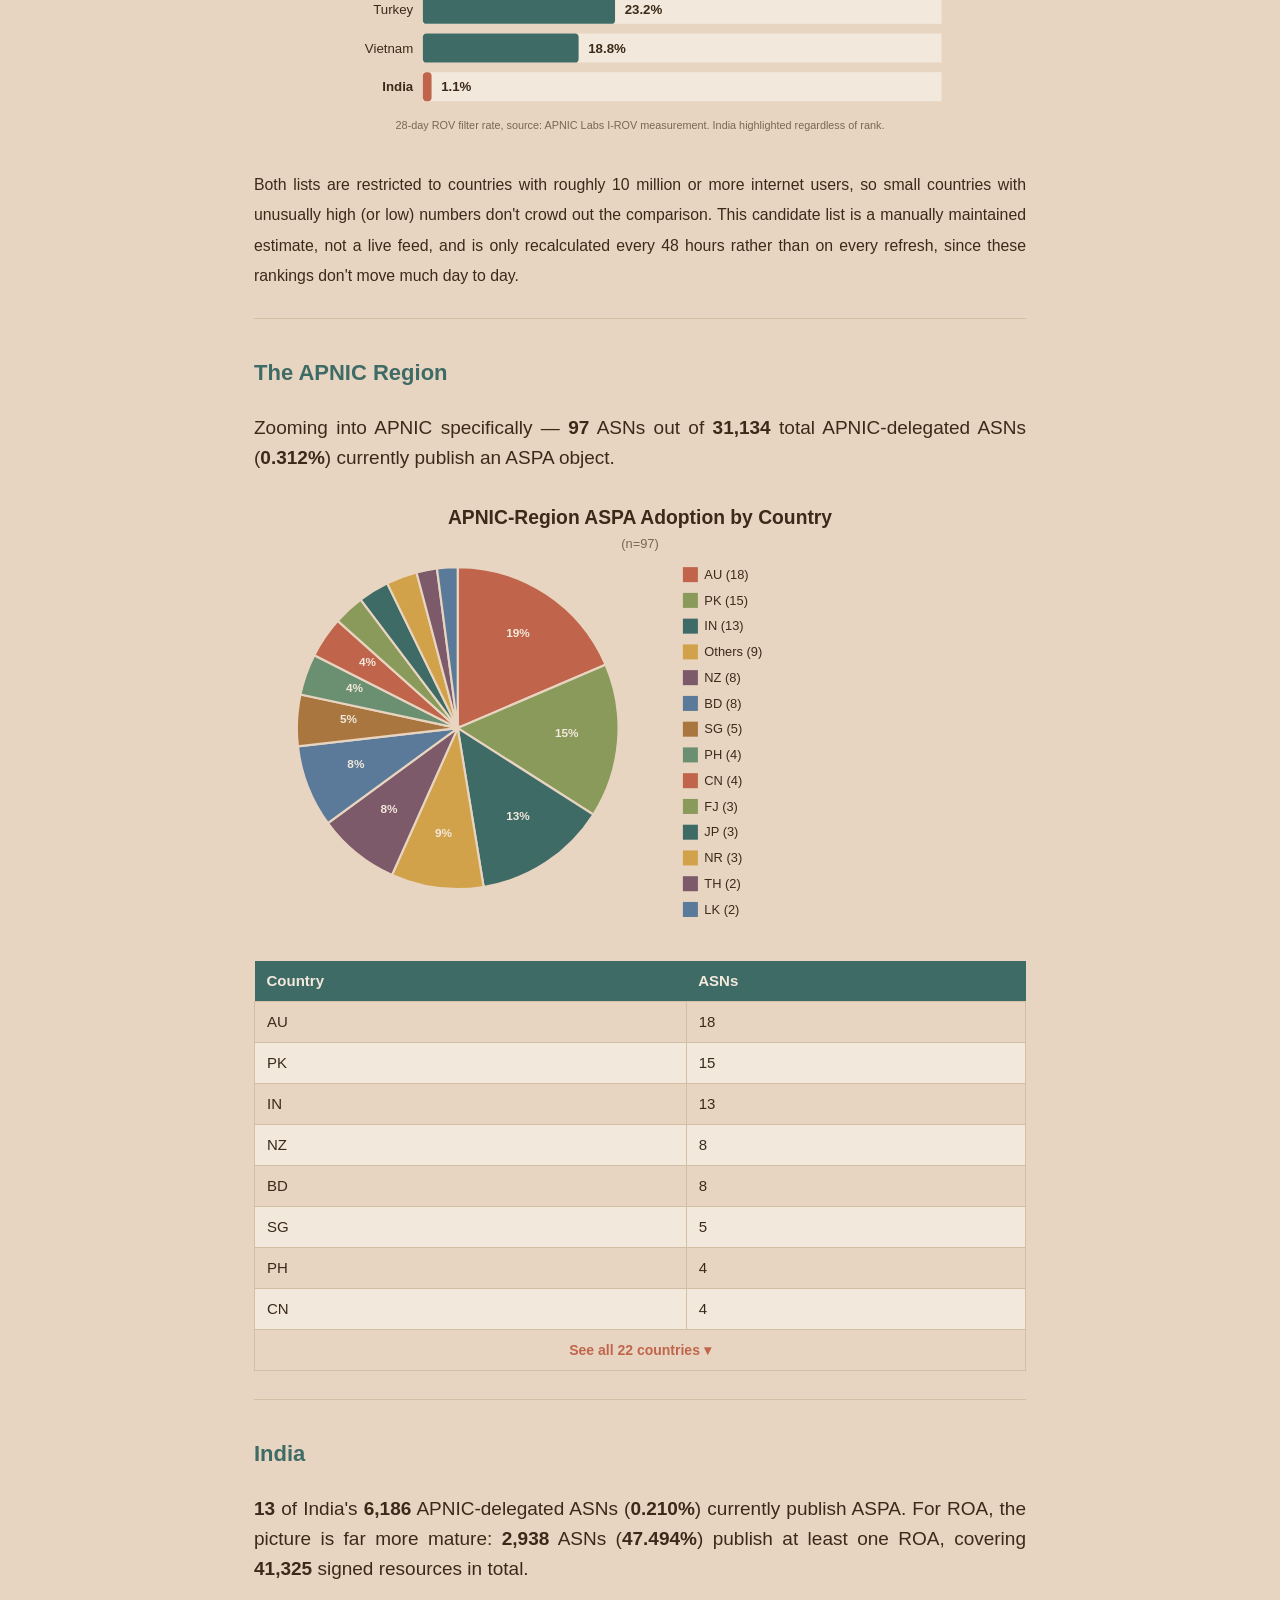
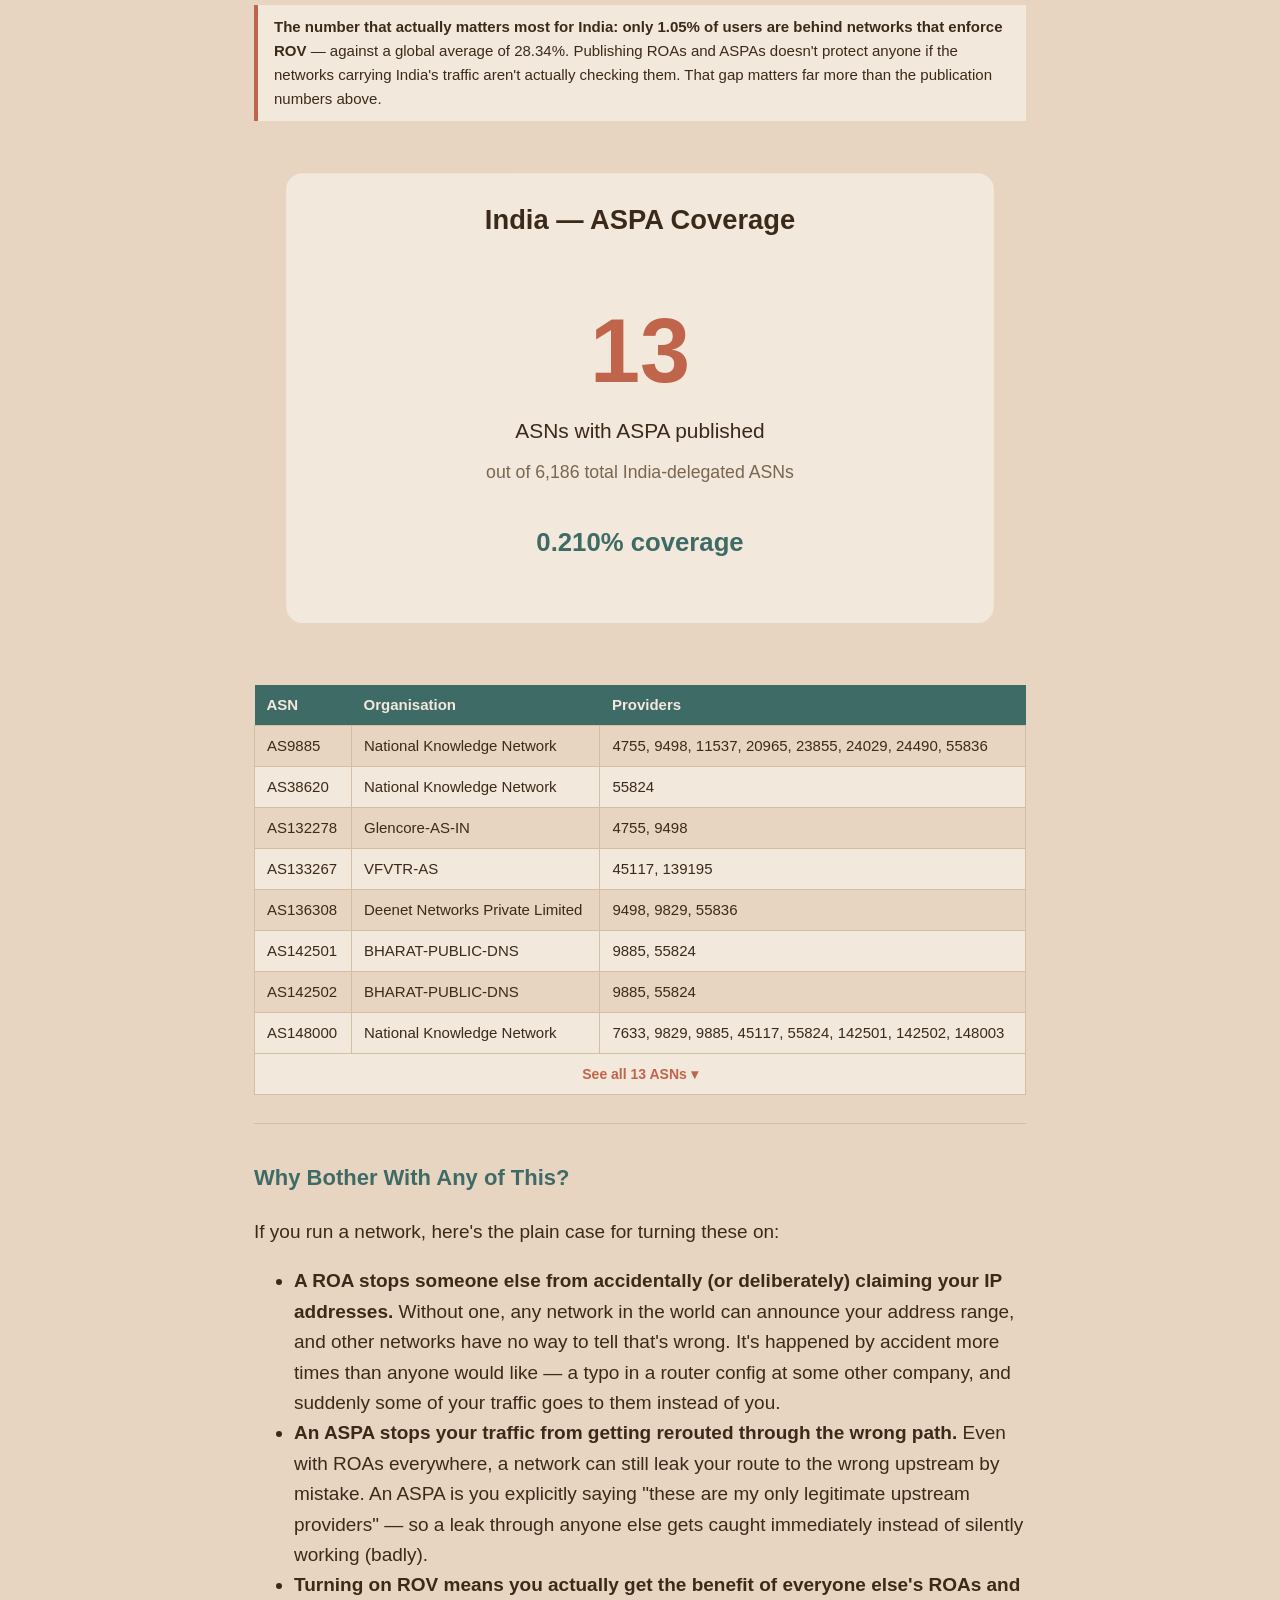
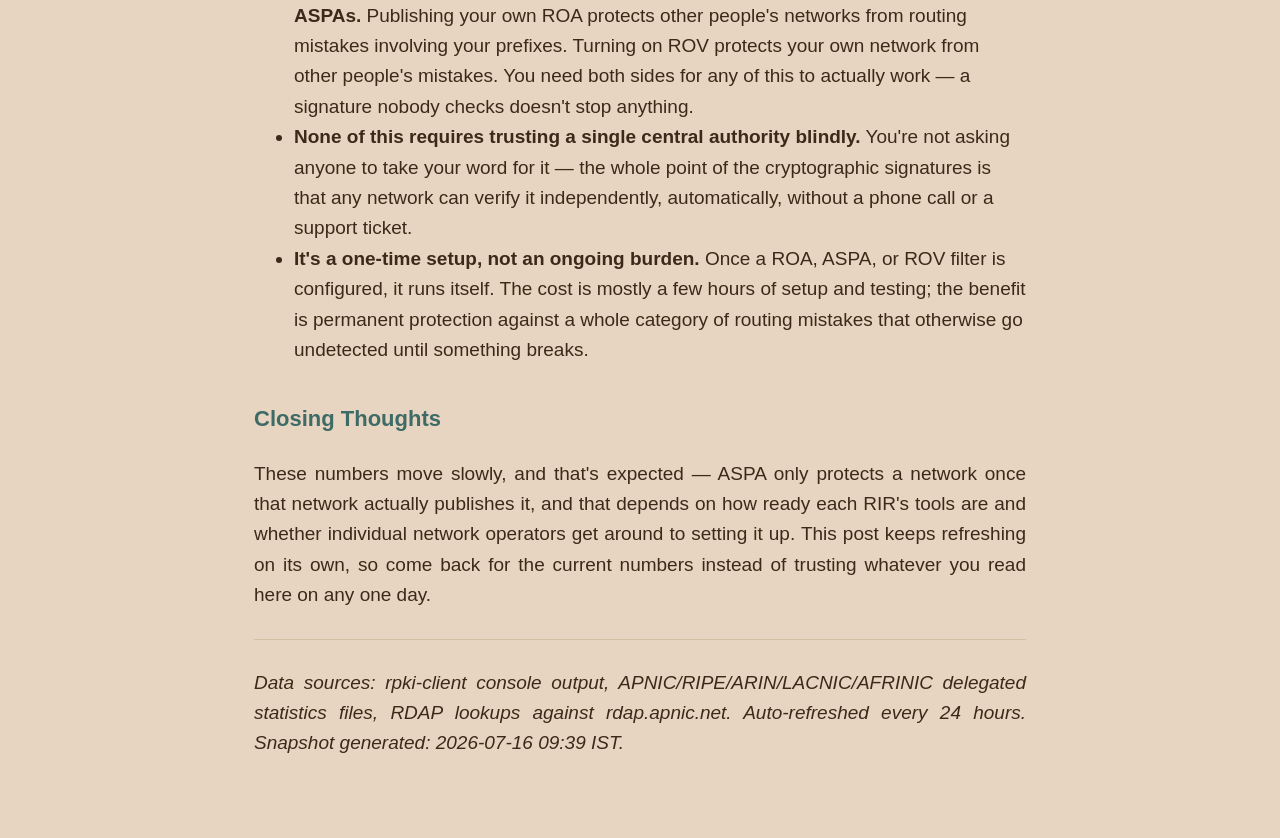
==== commit ac085787: "Blog update" ====
--- a/index.html
+++ b/index.html
@@ -17,7 +17,7 @@
 
   <div class="rpki-byline">
     <span>Post by <a href="https://www.gauravkansal.in/index.html" target="_blank" rel="noopener">Gaurav Kansal</a></span>
-    <span>Data last refreshed: <!--RPKI:LAST_UPDATED-->2026-07-16 08:47 IST<!--/RPKI:LAST_UPDATED--></span>
+    <span>Data last refreshed: <!--RPKI:LAST_UPDATED-->2026-07-16 09:39 IST<!--/RPKI:LAST_UPDATED--></span>
     <span class="rpki-live-badge"><span class="rpki-live-dot"></span>LIVE — AUTO-UPDATED EVERY 24H</span>
   </div>
 
@@ -107,8 +107,8 @@
 own delegation records, so what you're reading reflects the actual state of adoption as of
 the timestamp above.
 <div class="rpki-freshness">📡 This data was captured
-<strong id="rpki-live-age"><!--RPKI:DATA_AGE_HOURS-->4.6 hours<!--/RPKI:DATA_AGE_HOURS--> ago (at last check)</strong>.
-<span id="rpki-epoch-data" style="display:none"><!--RPKI:RPKI_EPOCH_MS-->1784171845000<!--/RPKI:RPKI_EPOCH_MS--></span>
+<strong id="rpki-live-age"><!--RPKI:DATA_AGE_HOURS-->6.0 hours<!--/RPKI:DATA_AGE_HOURS--> ago (at last check)</strong>.
+<span id="rpki-epoch-data" style="display:none"><!--RPKI:RPKI_EPOCH_MS-->1784174972000<!--/RPKI:RPKI_EPOCH_MS--></span>
 </div>
 <script>
 (function() {
@@ -176,12 +176,12 @@
     <tr><th>RIR</th><th>ASNs with ≥1 ROA</th><th>Total ASNs</th><th>ASN Coverage</th><th>Total ROA Objects</th><th>Avg No of Obj Covered per ASN</th></tr>
   </thead>
   <tbody>
-    <!--RPKI:ROA_TABLE_ROWS-->    <tr><td>RIPENCC</td><td>26,877</td><td>39,587</td><td>67.894%</td><td>350,505</td><td>13.0</td></tr>
-    <tr><td>APNIC</td><td>18,950</td><td>31,134</td><td>60.866%</td><td>290,219</td><td>15.3</td></tr>
-    <tr><td>ARIN</td><td>12,715</td><td>34,020</td><td>37.375%</td><td>261,794</td><td>20.6</td></tr>
-    <tr><td>LACNIC</td><td>6,957</td><td>14,249</td><td>48.824%</td><td>43,467</td><td>6.2</td></tr>
+    <!--RPKI:ROA_TABLE_ROWS-->    <tr><td>RIPENCC</td><td>26,877</td><td>39,587</td><td>67.894%</td><td>701,011</td><td>26.1</td></tr>
+    <tr><td>APNIC</td><td>18,951</td><td>31,134</td><td>60.869%</td><td>580,447</td><td>30.6</td></tr>
+    <tr><td>ARIN</td><td>12,716</td><td>34,020</td><td>37.378%</td><td>523,589</td><td>41.2</td></tr>
+    <tr><td>LACNIC</td><td>6,959</td><td>14,249</td><td>48.839%</td><td>86,951</td><td>12.5</td></tr>
     <tr><td>INDIA</td><td>2,938</td><td>6,186</td><td>47.494%</td><td>41,325</td><td>14.1</td></tr>
-    <tr><td>AFRINIC</td><td>1,657</td><td>2,752</td><td>60.211%</td><td>29,821</td><td>18.0</td></tr><!--/RPKI:ROA_TABLE_ROWS-->
+    <tr><td>AFRINIC</td><td>1,657</td><td>2,752</td><td>60.211%</td><td>59,642</td><td>36.0</td></tr><!--/RPKI:ROA_TABLE_ROWS-->
   </tbody>
 </table>
 
@@ -281,23 +281,6 @@
 
 <img src="rov_top_asia.svg" alt="Top ROV-enforcing countries in Asia, with India" style="max-width:100%;">
 
-<table class="rpki-table">
-  <thead>
-    <tr><th>Country</th><th>ROV filter rate (28d)</th></tr>
-  </thead>
-  <tbody>
-    <!--RPKI:ROV_TOP_ASIA_TABLE_ROWS-->    <tr><td><strong>India</strong></td><td><strong>1.1%</strong></td></tr>
-    <tr><td>Sri Lanka</td><td>62.7%</td></tr>
-    <tr><td>Myanmar</td><td>52.0%</td></tr>
-    <tr><td>Saudi Arabia</td><td>50.6%</td></tr>
-    <tr><td>Philippines</td><td>40.9%</td></tr>
-    <tr><td>Japan</td><td>38.9%</td></tr>
-    <tr><td>Iran</td><td>33.2%</td></tr>
-    <tr><td>Malaysia</td><td>28.6%</td></tr>
-    <tr><td>Turkey</td><td>23.2%</td></tr>
-    <tr><td>Vietnam</td><td>18.8%</td></tr><!--/RPKI:ROV_TOP_ASIA_TABLE_ROWS-->
-  </tbody>
-</table>
 
 <p><small>
 Both lists are restricted to countries with roughly 10 million or more internet users, so
@@ -332,20 +315,21 @@
     <tr><td>SG</td><td>5</td></tr>
     <tr><td>PH</td><td>4</td></tr>
     <tr><td>CN</td><td>4</td></tr>
-    <tr><td>FJ</td><td>3</td></tr>
-    <tr><td>JP</td><td>3</td></tr>
-    <tr><td>NR</td><td>3</td></tr>
-    <tr><td>TH</td><td>2</td></tr>
-    <tr><td>LK</td><td>2</td></tr>
-    <tr><td>HK</td><td>1</td></tr>
-    <tr><td>TL</td><td>1</td></tr>
-    <tr><td>TO</td><td>1</td></tr>
-    <tr><td>WS</td><td>1</td></tr>
-    <tr><td>VU</td><td>1</td></tr>
-    <tr><td>ID</td><td>1</td></tr>
-    <tr><td>NP</td><td>1</td></tr>
-    <tr><td>MM</td><td>1</td></tr>
-    <tr><td>KR</td><td>1</td></tr><!--/RPKI:APNIC_COUNTRY_TABLE_ROWS-->
+    <tr class="rpki-hidden-row" data-table="apnic-country" style="display:none;"><td>FJ</td><td>3</td></tr>
+    <tr class="rpki-hidden-row" data-table="apnic-country" style="display:none;"><td>JP</td><td>3</td></tr>
+    <tr class="rpki-hidden-row" data-table="apnic-country" style="display:none;"><td>NR</td><td>3</td></tr>
+    <tr class="rpki-hidden-row" data-table="apnic-country" style="display:none;"><td>TH</td><td>2</td></tr>
+    <tr class="rpki-hidden-row" data-table="apnic-country" style="display:none;"><td>LK</td><td>2</td></tr>
+    <tr class="rpki-hidden-row" data-table="apnic-country" style="display:none;"><td>HK</td><td>1</td></tr>
+    <tr class="rpki-hidden-row" data-table="apnic-country" style="display:none;"><td>TL</td><td>1</td></tr>
+    <tr class="rpki-hidden-row" data-table="apnic-country" style="display:none;"><td>TO</td><td>1</td></tr>
+    <tr class="rpki-hidden-row" data-table="apnic-country" style="display:none;"><td>WS</td><td>1</td></tr>
+    <tr class="rpki-hidden-row" data-table="apnic-country" style="display:none;"><td>VU</td><td>1</td></tr>
+    <tr class="rpki-hidden-row" data-table="apnic-country" style="display:none;"><td>ID</td><td>1</td></tr>
+    <tr class="rpki-hidden-row" data-table="apnic-country" style="display:none;"><td>NP</td><td>1</td></tr>
+    <tr class="rpki-hidden-row" data-table="apnic-country" style="display:none;"><td>MM</td><td>1</td></tr>
+    <tr class="rpki-hidden-row" data-table="apnic-country" style="display:none;"><td>KR</td><td>1</td></tr>
+    <tr><td colspan="2" style="text-align:center;"><a href="#" class="rpki-toggle-link" id="apnic-country-toggle-link" data-expanded="false" data-label-collapsed="See all 22 countries &#9662;" data-label-expanded="Show fewer &#9652;" onclick="rpkiToggleTable('apnic-country'); return false;">See all 22 countries &#9662;</a></td></tr><!--/RPKI:APNIC_COUNTRY_TABLE_ROWS-->
   </tbody>
 </table>
 
@@ -384,13 +368,37 @@
     <tr><td>AS142501</td><td>BHARAT-PUBLIC-DNS</td><td>9885, 55824</td></tr>
     <tr><td>AS142502</td><td>BHARAT-PUBLIC-DNS</td><td>9885, 55824</td></tr>
     <tr><td>AS148000</td><td>National Knowledge Network</td><td>7633, 9829, 9885, 45117, 55824, 142501, 142502, 148003</td></tr>
-    <tr><td>AS148003</td><td>National Knowledge Network</td><td>4755</td></tr>
-    <tr><td>AS149794</td><td>Daryll Swer</td><td>20473, 141253</td></tr>
-    <tr><td>AS151704</td><td>BHARATDC-AS</td><td>4755, 55410, 137409, 154317, 214441</td></tr>
-    <tr><td>AS154317</td><td>VyomCloud</td><td>151704, 214441</td></tr>
-    <tr><td>AS154673</td><td>INDIGO DATA SERVICES PRIVATE LIMITED</td><td>136308, 142529</td></tr><!--/RPKI:INDIA_ASN_TABLE_ROWS-->
+    <tr class="rpki-hidden-row" data-table="india-asn" style="display:none;"><td>AS148003</td><td>National Knowledge Network</td><td>4755</td></tr>
+    <tr class="rpki-hidden-row" data-table="india-asn" style="display:none;"><td>AS149794</td><td>Daryll Swer</td><td>20473, 141253</td></tr>
+    <tr class="rpki-hidden-row" data-table="india-asn" style="display:none;"><td>AS151704</td><td>BHARATDC-AS</td><td>4755, 55410, 137409, 154317, 214441</td></tr>
+    <tr class="rpki-hidden-row" data-table="india-asn" style="display:none;"><td>AS154317</td><td>VyomCloud</td><td>151704, 214441</td></tr>
+    <tr class="rpki-hidden-row" data-table="india-asn" style="display:none;"><td>AS154673</td><td>INDIGO DATA SERVICES PRIVATE LIMITED</td><td>136308, 142529</td></tr>
+    <tr><td colspan="3" style="text-align:center;"><a href="#" class="rpki-toggle-link" id="india-asn-toggle-link" data-expanded="false" data-label-collapsed="See all 13 ASNs &#9662;" data-label-expanded="Show fewer &#9652;" onclick="rpkiToggleTable('india-asn'); return false;">See all 13 ASNs &#9662;</a></td></tr><!--/RPKI:INDIA_ASN_TABLE_ROWS-->
   </tbody>
 </table>
+
+<script>
+// Shared by every collapsible table on this page (APNIC country table,
+// India ASN table, and any future one built with the same pattern) - one
+// function, driven entirely by data-* attributes set at render time, so
+// no per-table JS is needed anywhere.
+function rpkiToggleTable(tableId) {
+  var rows = document.querySelectorAll('tr.rpki-hidden-row[data-table="' + tableId + '"]');
+  var link = document.getElementById(tableId + '-toggle-link');
+  if (!link) return;
+  var expanded = link.getAttribute('data-expanded') === 'true';
+  for (var i = 0; i < rows.length; i++) {
+    rows[i].style.display = expanded ? 'none' : 'table-row';
+  }
+  if (expanded) {
+    link.innerHTML = link.getAttribute('data-label-collapsed');
+    link.setAttribute('data-expanded', 'false');
+  } else {
+    link.innerHTML = link.getAttribute('data-label-expanded');
+    link.setAttribute('data-expanded', 'true');
+  }
+}
+</script>
 
 <hr/>
 
@@ -442,7 +450,7 @@
 <p><em>
 Data sources: rpki-client console output, APNIC/RIPE/ARIN/LACNIC/AFRINIC delegated
 statistics files, RDAP lookups against rdap.apnic.net. Auto-refreshed every 24 hours.
-Snapshot generated: <!--RPKI:LAST_UPDATED-->2026-07-16 08:47 IST<!--/RPKI:LAST_UPDATED-->.
+Snapshot generated: <!--RPKI:LAST_UPDATED-->2026-07-16 09:39 IST<!--/RPKI:LAST_UPDATED-->.
 </em></p>
 
 <!--STANDALONE_CONTENT_END-->
--- a/standalone.css
+++ b/standalone.css
@@ -0,0 +1,176 @@
+/*
+  standalone.css
+  A self-contained stylesheet for the RPKI Live Stats post, with zero
+  external framework dependencies (no Bootstrap, no Slick, no Masonry).
+  Everything the original blog-integrated version pulled in from those
+  libraries was for site-wide navigation/carousels - not needed to render
+  a single article. This file is the whole visual story on its own.
+*/
+
+:root {
+  --bg:        #e8d5c1;
+  --panel:     #f2e8db;
+  --text:      #3b2a1a;
+  --subtext:   #7a6650;
+  --grid:      #d3bfa4;
+  --accent:    #c0654b;
+  --accent2:   #3f6b66;
+}
+
+* { box-sizing: border-box; }
+
+body {
+  margin: 0;
+  padding: 0;
+  background-color: var(--bg);
+  color: var(--text);
+  font-family: -apple-system, "Segoe UI", Roboto, Helvetica, Arial, sans-serif;
+  font-size: 19px;
+  line-height: 1.6;
+}
+
+.rpki-page {
+  max-width: 820px;
+  margin: 0 auto;
+  padding: 32px 24px 60px 24px;
+}
+
+.rpki-page h1 {
+  font-size: 28px;
+  margin-bottom: 4px;
+}
+
+.rpki-page h3 {
+  font-size: 22px;
+  margin-top: 36px;
+  color: var(--accent2);
+}
+
+.rpki-page p { text-align: justify; }
+
+.rpki-byline {
+  display: flex;
+  flex-wrap: wrap;
+  gap: 16px;
+  align-items: center;
+  font-size: 14px;
+  color: var(--subtext);
+  padding: 10px 0 20px 0;
+  border-bottom: 1px solid var(--grid);
+  margin-bottom: 24px;
+}
+
+.rpki-byline a { color: var(--accent2); }
+
+img { max-width: 100%; height: auto; }
+
+hr { border: none; border-top: 1px solid var(--grid); margin: 28px 0; }
+
+/* Tables */
+.rpki-table {
+  border-collapse: collapse;
+  width: 100%;
+  font-size: 15px;
+  margin: 20px 0;
+}
+.rpki-table th {
+  background-color: var(--accent2);
+  color: var(--panel);
+  padding: 8px 12px;
+  text-align: left;
+}
+.rpki-table td {
+  padding: 8px 12px;
+  border: 1px solid var(--grid);
+}
+.rpki-table tr:nth-child(even) {
+  background-color: var(--panel);
+}
+
+/* Callout boxes */
+.rpki-refresh-note {
+  background-color: var(--panel);
+  border-left: 4px solid var(--accent);
+  padding: 10px 16px;
+  font-size: 15px;
+  margin: 20px 0;
+}
+.rpki-highlight-box {
+  background-color: #fff8ee;
+  border: 2px solid var(--accent);
+  border-radius: 8px;
+  padding: 18px 20px;
+  font-size: 15px;
+  margin: 24px 0;
+  box-shadow: 0 2px 6px rgba(59, 42, 26, 0.08);
+}
+.rpki-highlight-label {
+  display: inline-block;
+  background-color: var(--accent);
+  color: #fff8ee;
+  font-size: 11px;
+  font-weight: bold;
+  letter-spacing: 1.5px;
+  padding: 3px 10px;
+  border-radius: 4px;
+  margin-bottom: 10px;
+}
+.rpki-freshness {
+  font-size: 13px;
+  color: var(--subtext);
+  margin-top: 4px;
+}
+
+.rpki-toggle-link {
+  color: var(--accent);
+  font-weight: bold;
+  text-decoration: none;
+  font-size: 14px;
+}
+.rpki-toggle-link:hover {
+  text-decoration: underline;
+}
+
+/* LIVE badge */
+.rpki-live-badge {
+  display: inline-flex;
+  align-items: center;
+  gap: 6px;
+  background-color: var(--panel);
+  border: 1px solid var(--grid);
+  border-radius: 20px;
+  padding: 4px 12px 4px 8px;
+  font-size: 12px;
+  font-weight: bold;
+  color: var(--text);
+  letter-spacing: 0.5px;
+}
+.rpki-live-dot {
+  width: 8px;
+  height: 8px;
+  border-radius: 50%;
+  background-color: var(--accent);
+  animation: rpki-pulse 1.8s ease-in-out infinite;
+}
+@keyframes rpki-pulse {
+  0%   { box-shadow: 0 0 0 0 rgba(192, 101, 75, 0.6); }
+  70%  { box-shadow: 0 0 0 8px rgba(192, 101, 75, 0); }
+  100% { box-shadow: 0 0 0 0 rgba(192, 101, 75, 0); }
+}
+
+/* Footer */
+.rpki-footer {
+  margin-top: 40px;
+  padding-top: 16px;
+  border-top: 1px solid var(--grid);
+  font-size: 13px;
+  color: var(--subtext);
+}
+
+/* Responsive */
+@media (max-width: 600px) {
+  body { font-size: 17px; }
+  .rpki-page { padding: 20px 16px 40px 16px; }
+  .rpki-table { font-size: 13px; }
+  .rpki-byline { font-size: 12px; }
+}
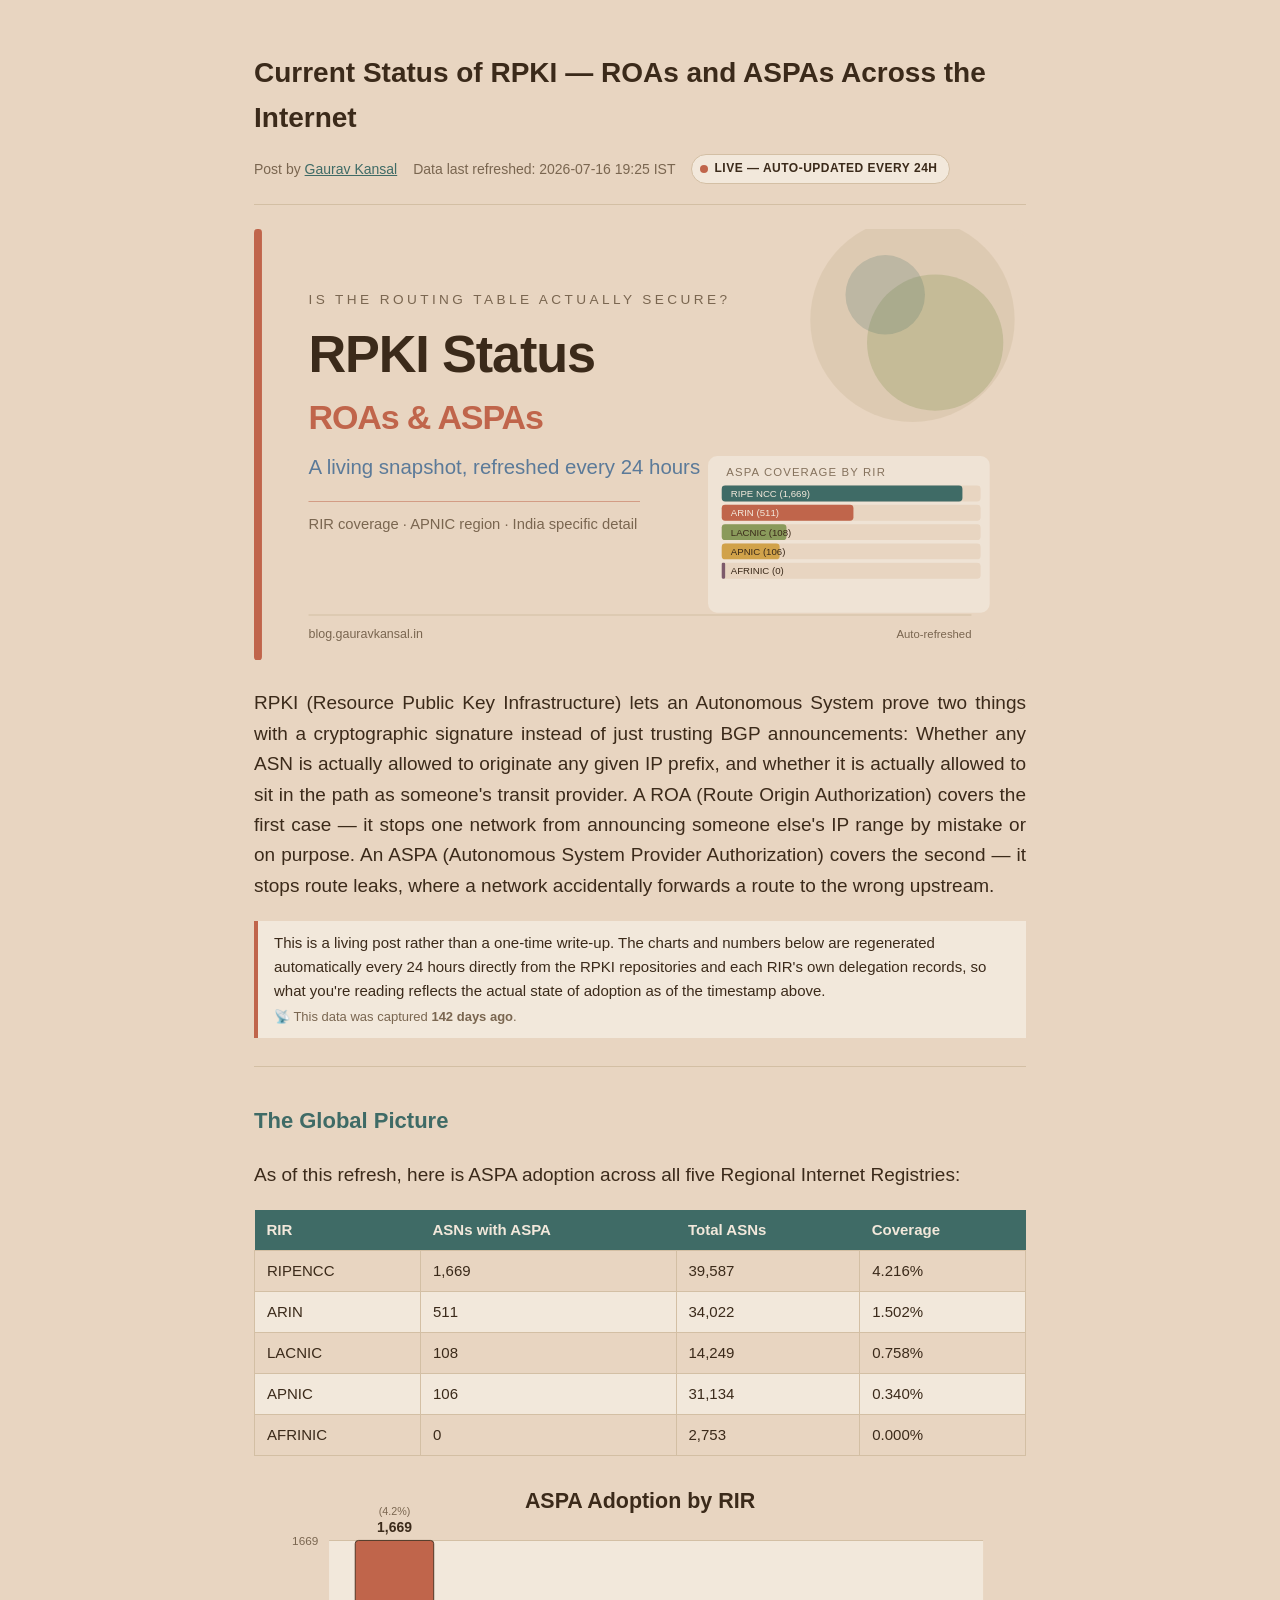
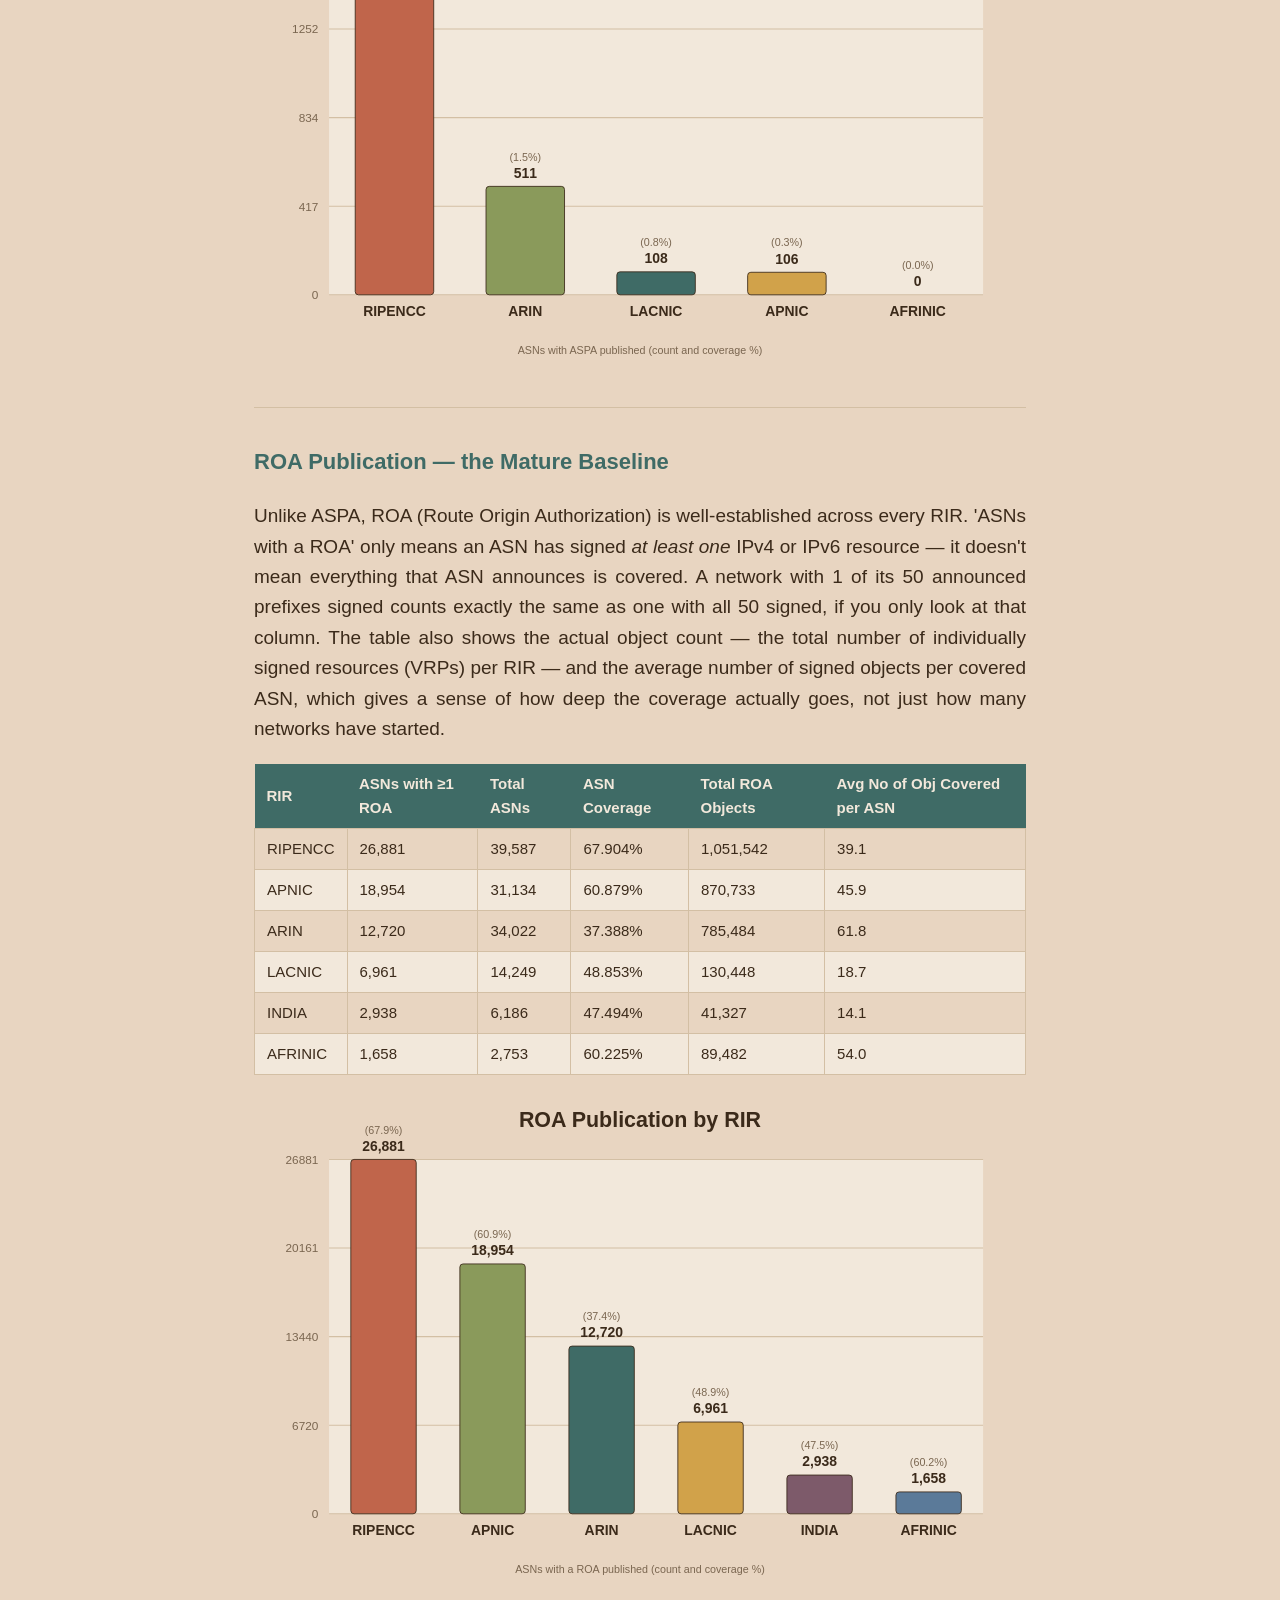
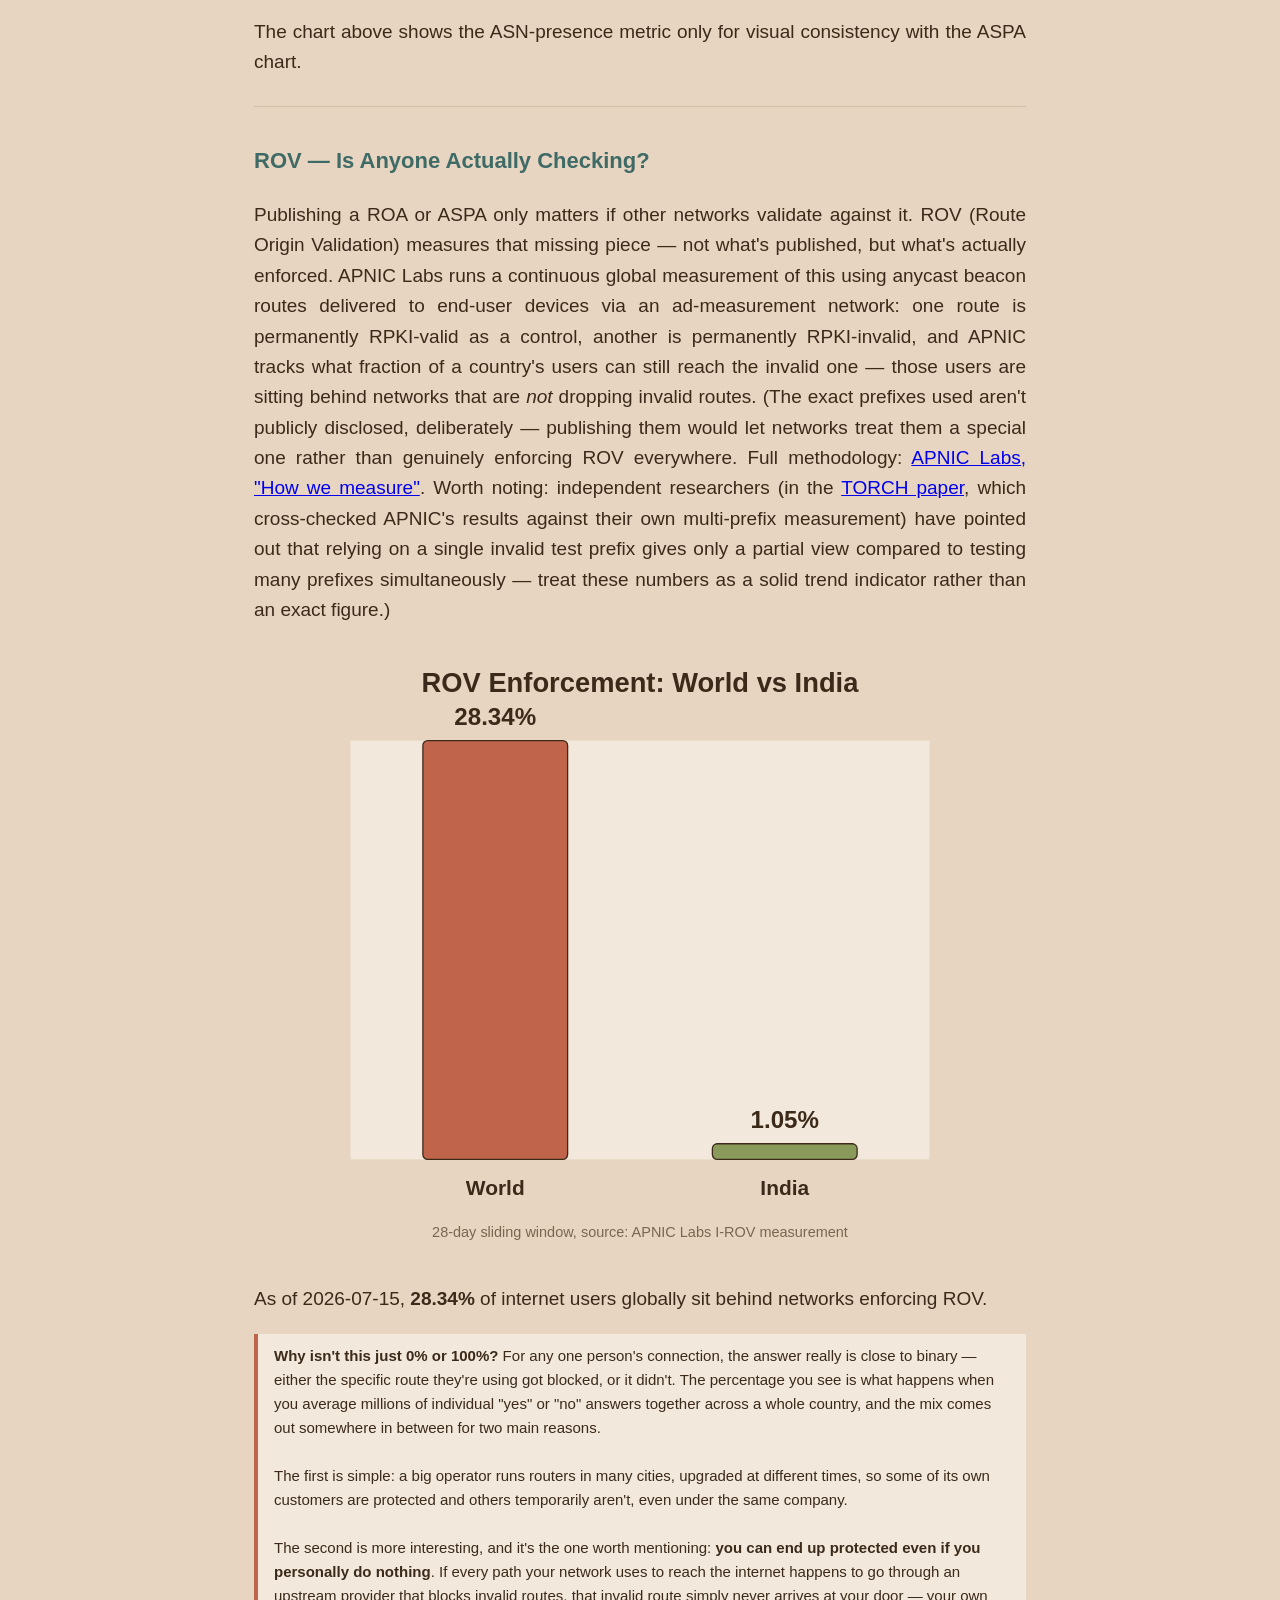
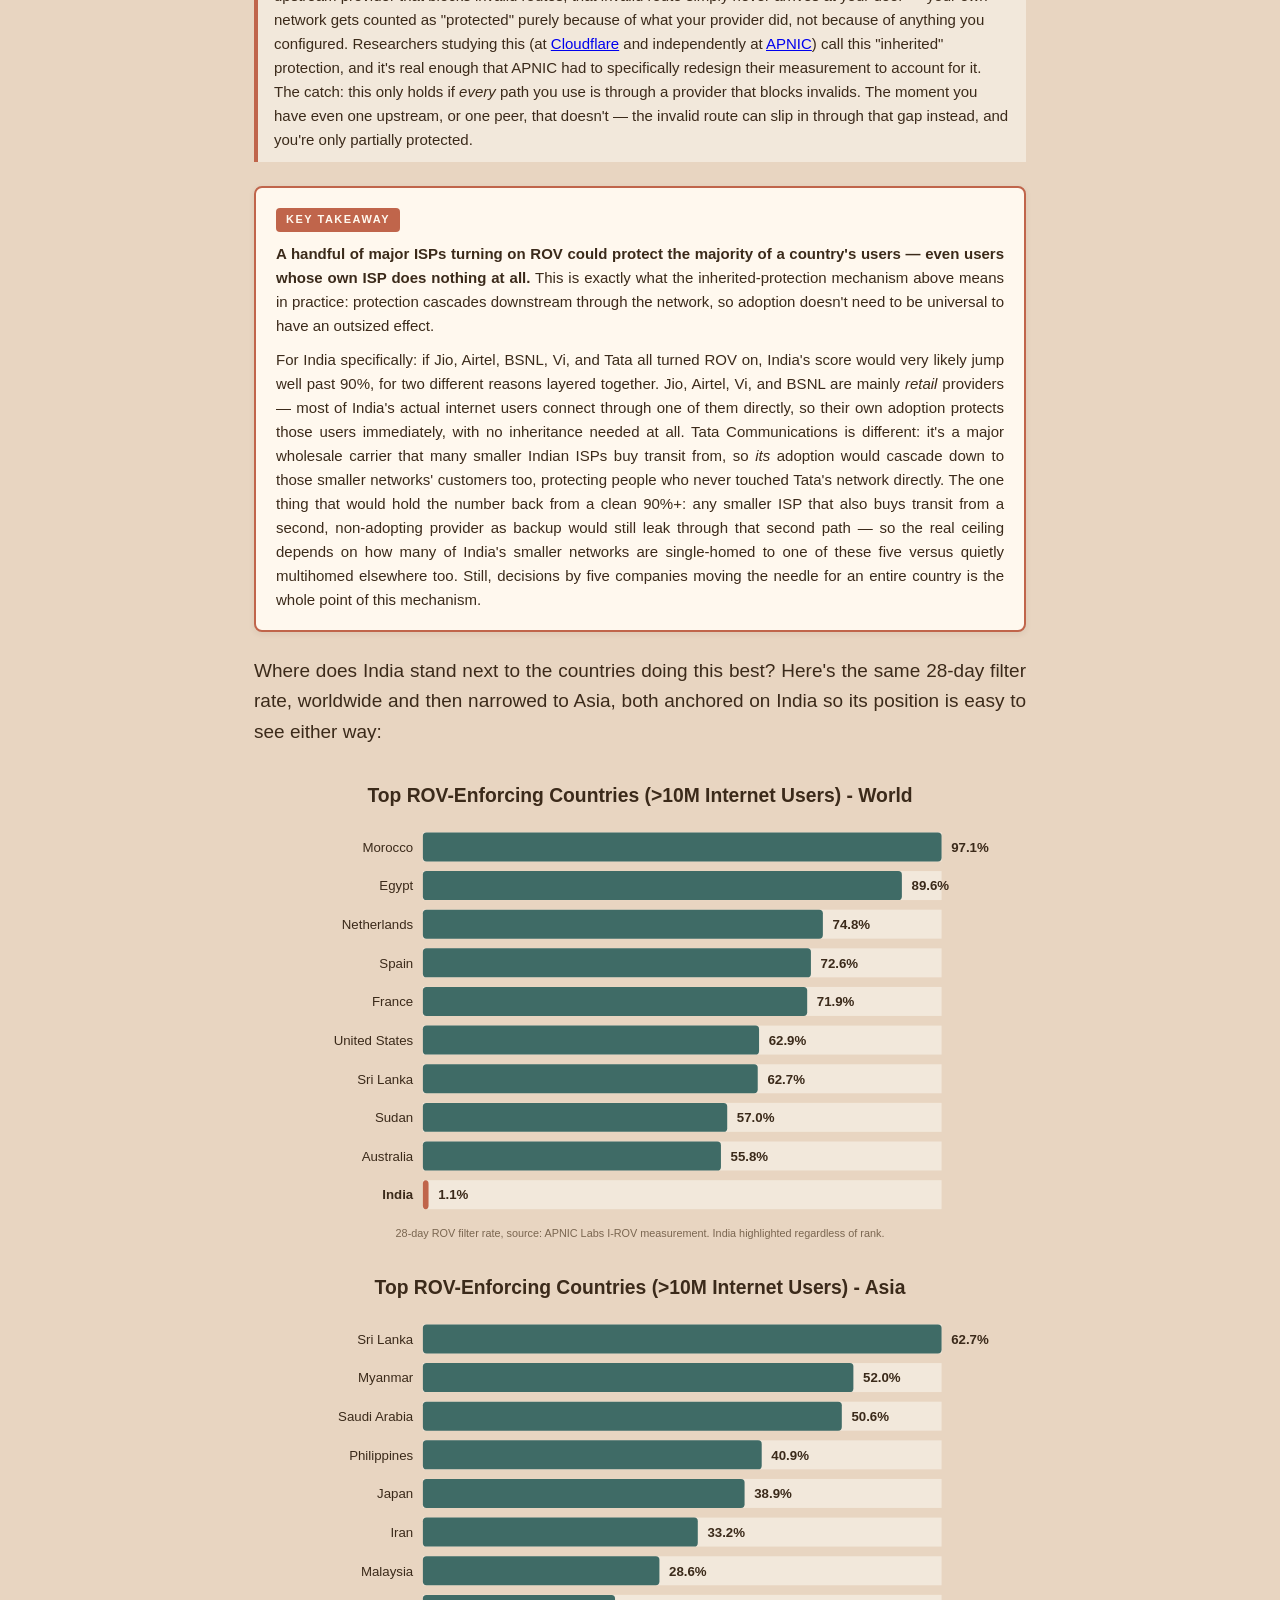
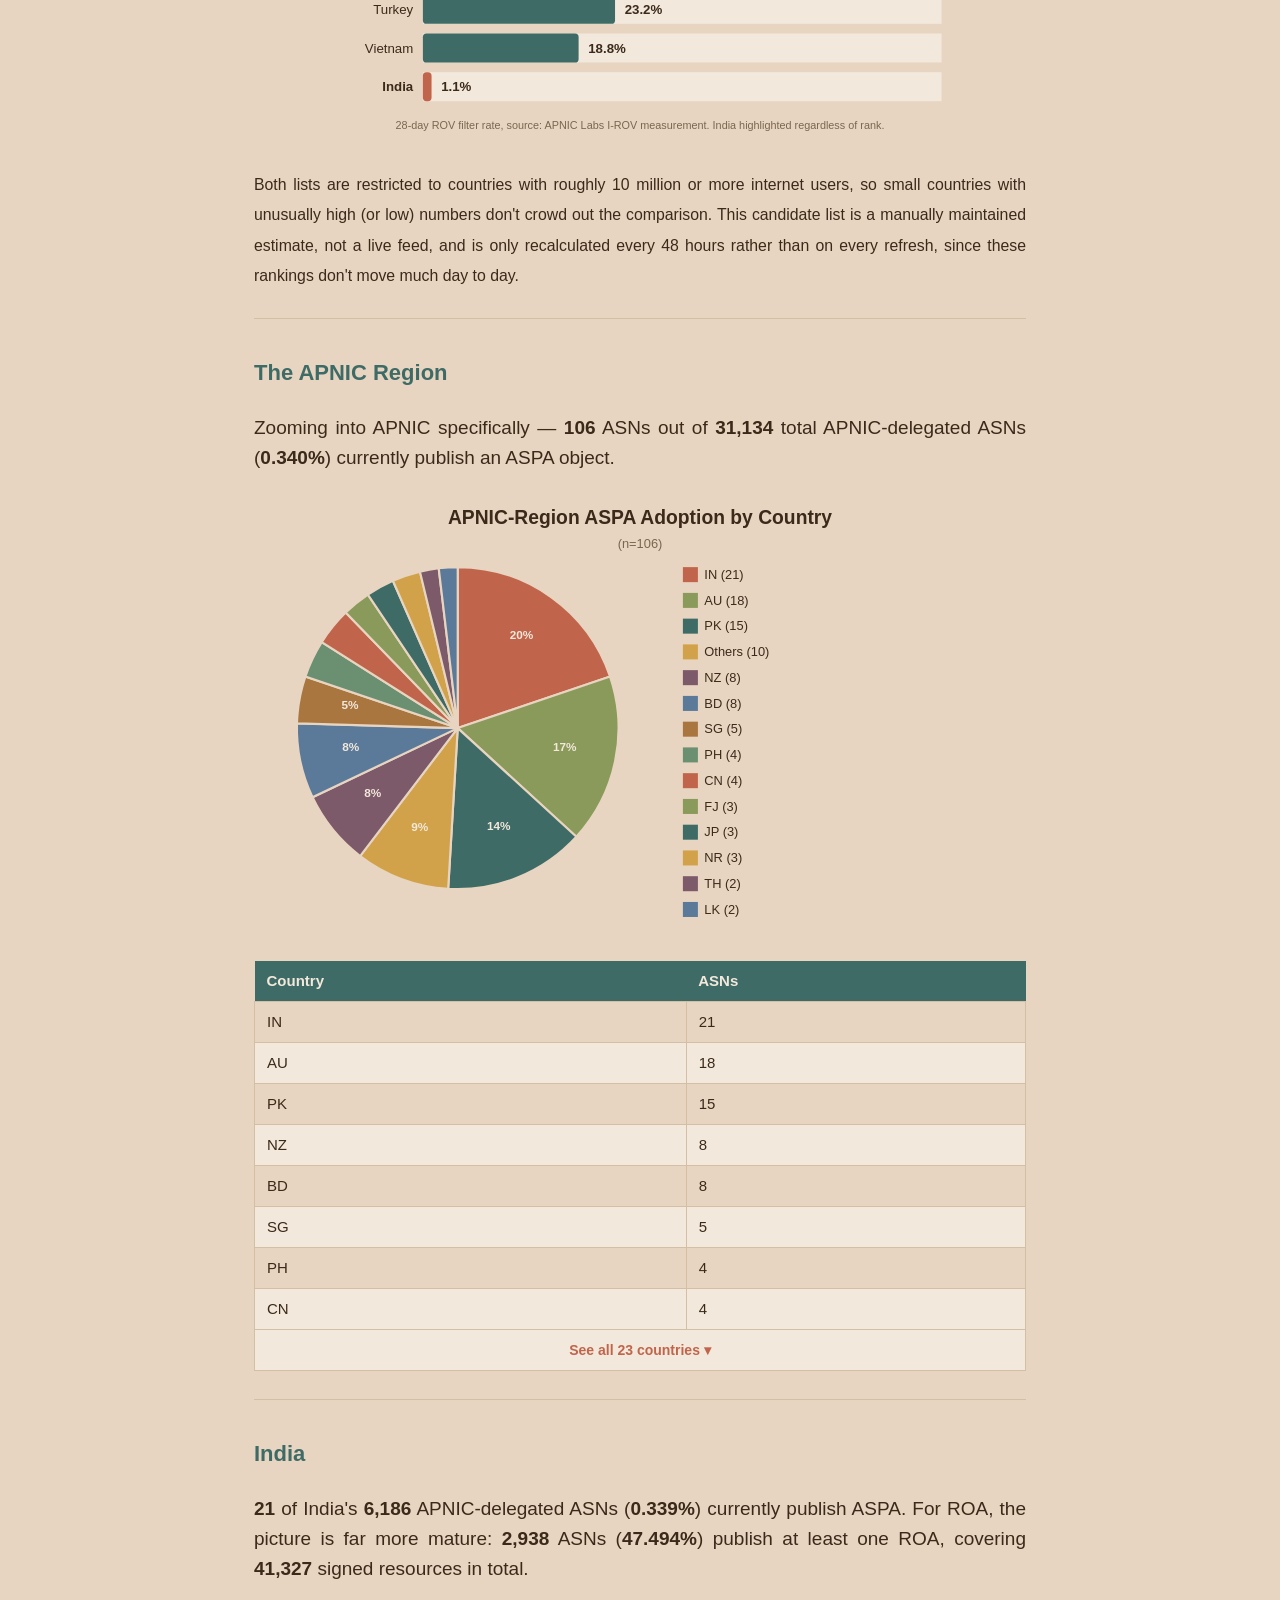
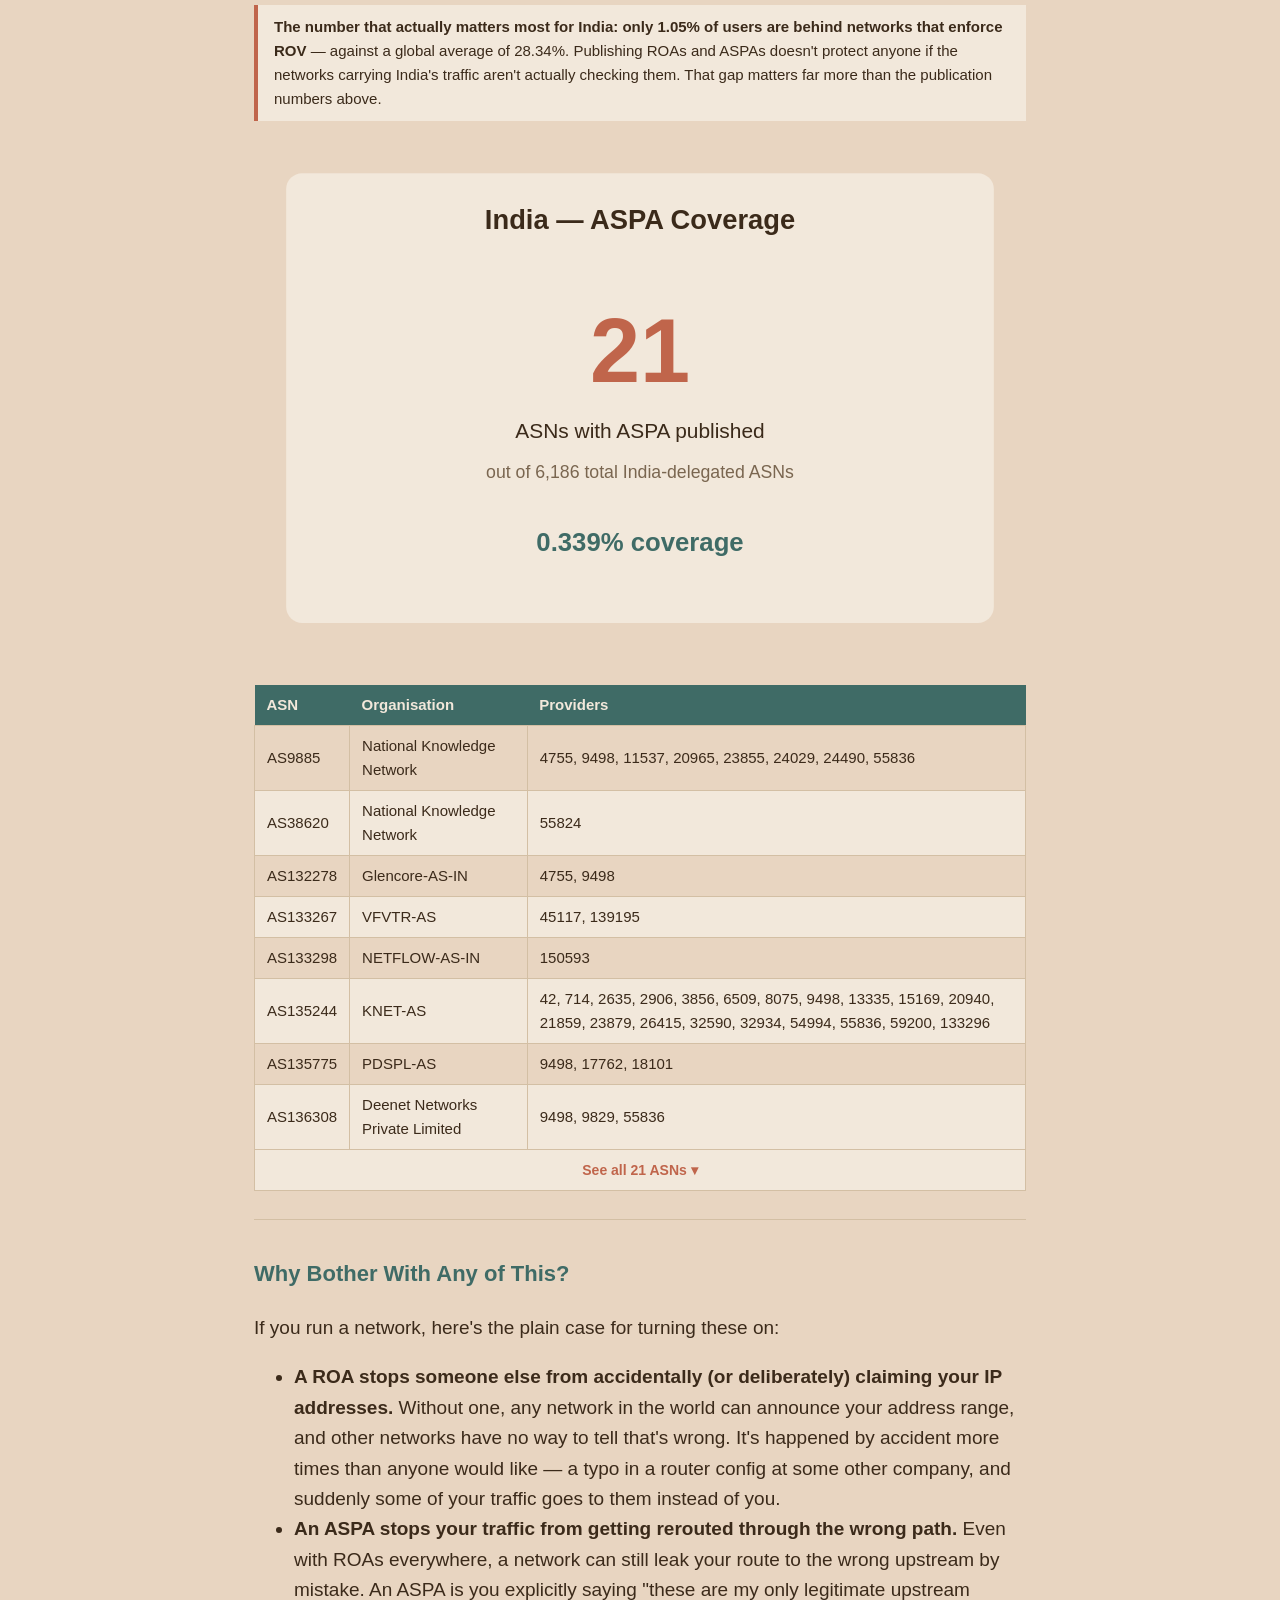
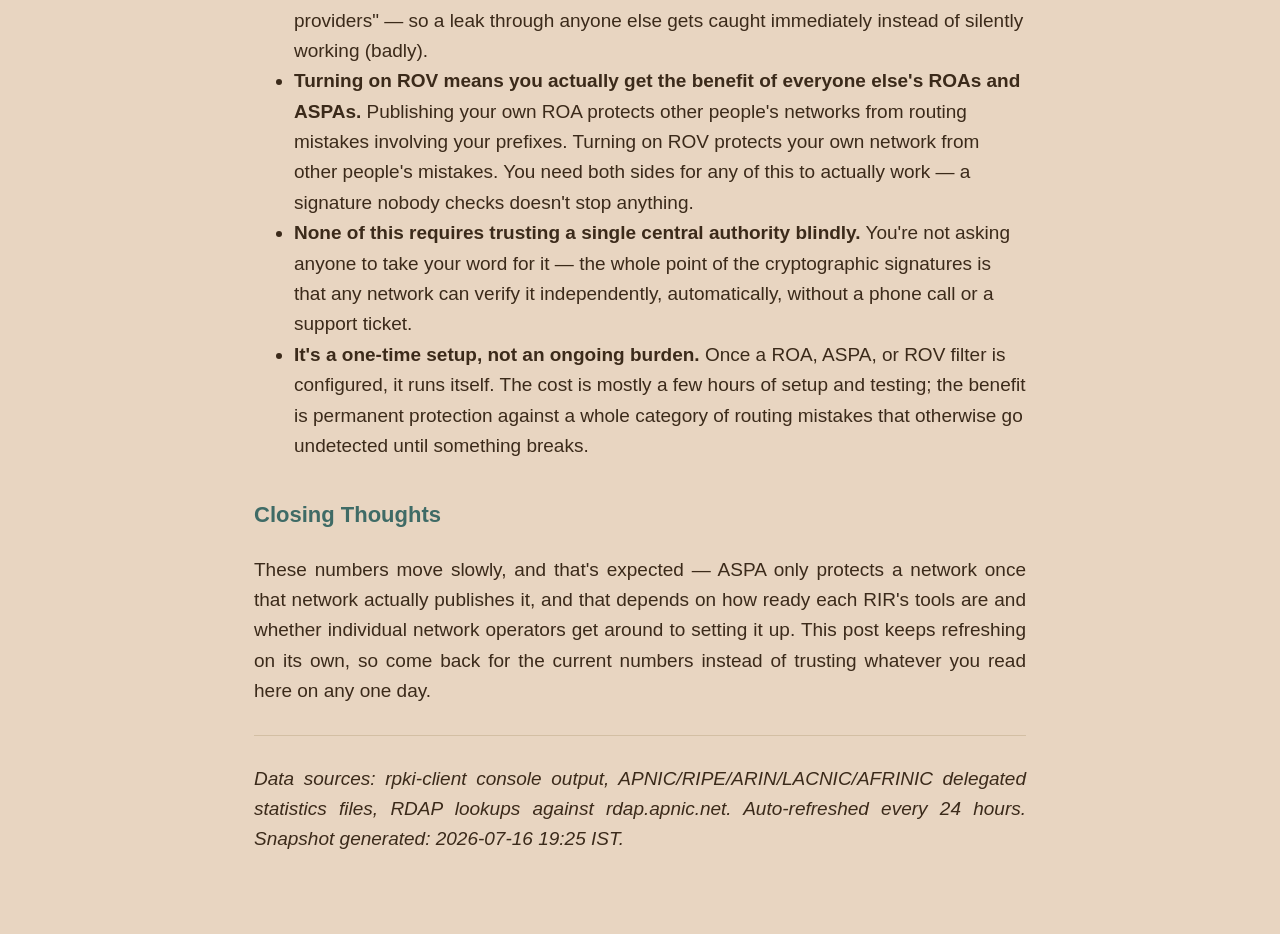
==== commit ee4cfc59: "update" ====
--- a/index.html
+++ b/index.html
@@ -6,7 +6,7 @@
 <title>Current Status of RPKI — ROAs and ASPAs Across the Internet</title>
 <meta property="og:title" content="Current Status of RPKI — ROAs and ASPAs Across the Internet" />
 <meta property="og:description" content="Live RPKI stats: ROA/ASPA/ROV adoption across all five RIRs, the APNIC region, and India. Auto-refreshed every 24 hours." />
-<meta property="og:image" content="rir_adoption.svg" />
+<meta property="og:image" content="rir_adoption.png" />
 <meta property="og:type" content="article" />
 <link rel="stylesheet" href="standalone.css">
 </head>
@@ -17,7 +17,7 @@
 
   <div class="rpki-byline">
     <span>Post by <a href="https://www.gauravkansal.in/index.html" target="_blank" rel="noopener">Gaurav Kansal</a></span>
-    <span>Data last refreshed: <!--RPKI:LAST_UPDATED-->2026-07-16 09:39 IST<!--/RPKI:LAST_UPDATED--></span>
+    <span>Data last refreshed: <!--RPKI:LAST_UPDATED-->2026-07-16 19:25 IST<!--/RPKI:LAST_UPDATED--></span>
     <span class="rpki-live-badge"><span class="rpki-live-dot"></span>LIVE — AUTO-UPDATED EVERY 24H</span>
   </div>
 
@@ -68,11 +68,11 @@
        below for the actual accurate figures. -->
   <rect x="412" y="226" width="228" height="14" rx="3" fill="#e8d5c1"/>
   <rect x="412" y="226" width="212" height="14" rx="3" fill="#3f6b66"/>
-  <text x="420" y="236" font-family="Arial, sans-serif" font-size="8.5" fill="#f2e8db">RIPE NCC (<!--RPKI:RIPENCC_ASPA_COUNT-->1,668<!--/RPKI:RIPENCC_ASPA_COUNT-->)</text>
+  <text x="420" y="236" font-family="Arial, sans-serif" font-size="8.5" fill="#f2e8db">RIPE NCC (<!--RPKI:RIPENCC_ASPA_COUNT-->1,669<!--/RPKI:RIPENCC_ASPA_COUNT-->)</text>
 
   <rect x="412" y="243" width="228" height="14" rx="3" fill="#e8d5c1"/>
   <rect x="412" y="243" width="116" height="14" rx="3" fill="#c0654b"/>
-  <text x="420" y="253" font-family="Arial, sans-serif" font-size="8.5" fill="#f2e8db">ARIN (<!--RPKI:ARIN_ASPA_COUNT-->510<!--/RPKI:ARIN_ASPA_COUNT-->)</text>
+  <text x="420" y="253" font-family="Arial, sans-serif" font-size="8.5" fill="#f2e8db">ARIN (<!--RPKI:ARIN_ASPA_COUNT-->511<!--/RPKI:ARIN_ASPA_COUNT-->)</text>
 
   <rect x="412" y="260" width="228" height="14" rx="3" fill="#e8d5c1"/>
   <rect x="412" y="260" width="57"  height="14" rx="3" fill="#8a9a5b"/>
@@ -80,7 +80,7 @@
 
   <rect x="412" y="277" width="228" height="14" rx="3" fill="#e8d5c1"/>
   <rect x="412" y="277" width="51"  height="14" rx="3" fill="#d1a24a"/>
-  <text x="420" y="287" font-family="Arial, sans-serif" font-size="8.5" fill="#3b2a1a">APNIC (<!--RPKI:APNIC_ASPA_COUNT-->97<!--/RPKI:APNIC_ASPA_COUNT-->)</text>
+  <text x="420" y="287" font-family="Arial, sans-serif" font-size="8.5" fill="#3b2a1a">APNIC (<!--RPKI:APNIC_ASPA_COUNT-->106<!--/RPKI:APNIC_ASPA_COUNT-->)</text>
 
   <rect x="412" y="294" width="228" height="14" rx="3" fill="#e8d5c1"/>
   <rect x="412" y="294" width="3"   height="14" rx="1" fill="#7d5a6a"/>
@@ -107,8 +107,8 @@
 own delegation records, so what you're reading reflects the actual state of adoption as of
 the timestamp above.
 <div class="rpki-freshness">📡 This data was captured
-<strong id="rpki-live-age"><!--RPKI:DATA_AGE_HOURS-->6.0 hours<!--/RPKI:DATA_AGE_HOURS--> ago (at last check)</strong>.
-<span id="rpki-epoch-data" style="display:none"><!--RPKI:RPKI_EPOCH_MS-->1784174972000<!--/RPKI:RPKI_EPOCH_MS--></span>
+<strong id="rpki-live-age"><!--RPKI:DATA_AGE_HOURS-->2.0 hours<!--/RPKI:DATA_AGE_HOURS--> ago (at last check)</strong>.
+<span id="rpki-epoch-data" style="display:none"><!--RPKI:RPKI_EPOCH_MS-->1784210157000<!--/RPKI:RPKI_EPOCH_MS--></span>
 </div>
 <script>
 (function() {
@@ -147,11 +147,11 @@
     <tr><th>RIR</th><th>ASNs with ASPA</th><th>Total ASNs</th><th>Coverage</th></tr>
   </thead>
   <tbody>
-    <!--RPKI:RIR_TABLE_ROWS-->    <tr><td>RIPENCC</td><td>1,668</td><td>39,587</td><td>4.214%</td></tr>
-    <tr><td>ARIN</td><td>510</td><td>34,020</td><td>1.499%</td></tr>
+    <!--RPKI:RIR_TABLE_ROWS-->    <tr><td>RIPENCC</td><td>1,669</td><td>39,587</td><td>4.216%</td></tr>
+    <tr><td>ARIN</td><td>511</td><td>34,022</td><td>1.502%</td></tr>
     <tr><td>LACNIC</td><td>108</td><td>14,249</td><td>0.758%</td></tr>
-    <tr><td>APNIC</td><td>97</td><td>31,134</td><td>0.312%</td></tr>
-    <tr><td>AFRINIC</td><td>0</td><td>2,752</td><td>0.000%</td></tr><!--/RPKI:RIR_TABLE_ROWS-->
+    <tr><td>APNIC</td><td>106</td><td>31,134</td><td>0.340%</td></tr>
+    <tr><td>AFRINIC</td><td>0</td><td>2,753</td><td>0.000%</td></tr><!--/RPKI:RIR_TABLE_ROWS-->
   </tbody>
 </table>
 
@@ -176,12 +176,12 @@
     <tr><th>RIR</th><th>ASNs with ≥1 ROA</th><th>Total ASNs</th><th>ASN Coverage</th><th>Total ROA Objects</th><th>Avg No of Obj Covered per ASN</th></tr>
   </thead>
   <tbody>
-    <!--RPKI:ROA_TABLE_ROWS-->    <tr><td>RIPENCC</td><td>26,877</td><td>39,587</td><td>67.894%</td><td>701,011</td><td>26.1</td></tr>
-    <tr><td>APNIC</td><td>18,951</td><td>31,134</td><td>60.869%</td><td>580,447</td><td>30.6</td></tr>
-    <tr><td>ARIN</td><td>12,716</td><td>34,020</td><td>37.378%</td><td>523,589</td><td>41.2</td></tr>
-    <tr><td>LACNIC</td><td>6,959</td><td>14,249</td><td>48.839%</td><td>86,951</td><td>12.5</td></tr>
-    <tr><td>INDIA</td><td>2,938</td><td>6,186</td><td>47.494%</td><td>41,325</td><td>14.1</td></tr>
-    <tr><td>AFRINIC</td><td>1,657</td><td>2,752</td><td>60.211%</td><td>59,642</td><td>36.0</td></tr><!--/RPKI:ROA_TABLE_ROWS-->
+    <!--RPKI:ROA_TABLE_ROWS-->    <tr><td>RIPENCC</td><td>26,881</td><td>39,587</td><td>67.904%</td><td>1,051,542</td><td>39.1</td></tr>
+    <tr><td>APNIC</td><td>18,954</td><td>31,134</td><td>60.879%</td><td>870,733</td><td>45.9</td></tr>
+    <tr><td>ARIN</td><td>12,720</td><td>34,022</td><td>37.388%</td><td>785,484</td><td>61.8</td></tr>
+    <tr><td>LACNIC</td><td>6,961</td><td>14,249</td><td>48.853%</td><td>130,448</td><td>18.7</td></tr>
+    <tr><td>INDIA</td><td>2,938</td><td>6,186</td><td>47.494%</td><td>41,327</td><td>14.1</td></tr>
+    <tr><td>AFRINIC</td><td>1,658</td><td>2,753</td><td>60.225%</td><td>89,482</td><td>54.0</td></tr><!--/RPKI:ROA_TABLE_ROWS-->
   </tbody>
 </table>
 
@@ -295,9 +295,9 @@
 <h3>The APNIC Region</h3>
 
 <p>
-Zooming into APNIC specifically — <strong><!--RPKI:APNIC_ASPA_COUNT-->97<!--/RPKI:APNIC_ASPA_COUNT--></strong> ASNs out of
+Zooming into APNIC specifically — <strong><!--RPKI:APNIC_ASPA_COUNT-->106<!--/RPKI:APNIC_ASPA_COUNT--></strong> ASNs out of
 <strong><!--RPKI:APNIC_TOTAL_ASNS-->31,134<!--/RPKI:APNIC_TOTAL_ASNS--></strong> total APNIC-delegated ASNs
-(<strong><!--RPKI:APNIC_COVERAGE_PCT-->0.312<!--/RPKI:APNIC_COVERAGE_PCT-->%</strong>) currently publish an ASPA object.
+(<strong><!--RPKI:APNIC_COVERAGE_PCT-->0.340<!--/RPKI:APNIC_COVERAGE_PCT-->%</strong>) currently publish an ASPA object.
 </p>
 
 <img src="apnic_country_pie.svg" alt="APNIC ASPA adoption by country" style="max-width:100%;">
@@ -307,9 +307,9 @@
     <tr><th>Country</th><th>ASNs</th></tr>
   </thead>
   <tbody>
-    <!--RPKI:APNIC_COUNTRY_TABLE_ROWS-->    <tr><td>AU</td><td>18</td></tr>
+    <!--RPKI:APNIC_COUNTRY_TABLE_ROWS-->    <tr><td>IN</td><td>21</td></tr>
+    <tr><td>AU</td><td>18</td></tr>
     <tr><td>PK</td><td>15</td></tr>
-    <tr><td>IN</td><td>13</td></tr>
     <tr><td>NZ</td><td>8</td></tr>
     <tr><td>BD</td><td>8</td></tr>
     <tr><td>SG</td><td>5</td></tr>
@@ -325,11 +325,12 @@
     <tr class="rpki-hidden-row" data-table="apnic-country" style="display:none;"><td>TO</td><td>1</td></tr>
     <tr class="rpki-hidden-row" data-table="apnic-country" style="display:none;"><td>WS</td><td>1</td></tr>
     <tr class="rpki-hidden-row" data-table="apnic-country" style="display:none;"><td>VU</td><td>1</td></tr>
+    <tr class="rpki-hidden-row" data-table="apnic-country" style="display:none;"><td>DK</td><td>1</td></tr>
     <tr class="rpki-hidden-row" data-table="apnic-country" style="display:none;"><td>ID</td><td>1</td></tr>
     <tr class="rpki-hidden-row" data-table="apnic-country" style="display:none;"><td>NP</td><td>1</td></tr>
     <tr class="rpki-hidden-row" data-table="apnic-country" style="display:none;"><td>MM</td><td>1</td></tr>
     <tr class="rpki-hidden-row" data-table="apnic-country" style="display:none;"><td>KR</td><td>1</td></tr>
-    <tr><td colspan="2" style="text-align:center;"><a href="#" class="rpki-toggle-link" id="apnic-country-toggle-link" data-expanded="false" data-label-collapsed="See all 22 countries &#9662;" data-label-expanded="Show fewer &#9652;" onclick="rpkiToggleTable('apnic-country'); return false;">See all 22 countries &#9662;</a></td></tr><!--/RPKI:APNIC_COUNTRY_TABLE_ROWS-->
+    <tr><td colspan="2" style="text-align:center;"><a href="#" class="rpki-toggle-link" id="apnic-country-toggle-link" data-expanded="false" data-label-collapsed="See all 23 countries &#9662;" data-label-expanded="Show fewer &#9652;" onclick="rpkiToggleTable('apnic-country'); return false;">See all 23 countries &#9662;</a></td></tr><!--/RPKI:APNIC_COUNTRY_TABLE_ROWS-->
   </tbody>
 </table>
 
@@ -338,11 +339,11 @@
 <h3>India</h3>
 
 <p>
-<strong><!--RPKI:INDIA_ASPA_COUNT-->13<!--/RPKI:INDIA_ASPA_COUNT--></strong> of India's <strong><!--RPKI:INDIA_TOTAL_ASNS-->6,186<!--/RPKI:INDIA_TOTAL_ASNS--></strong>
-APNIC-delegated ASNs (<strong><!--RPKI:INDIA_COVERAGE_PCT-->0.210<!--/RPKI:INDIA_COVERAGE_PCT-->%</strong>) currently publish ASPA.
+<strong><!--RPKI:INDIA_ASPA_COUNT-->21<!--/RPKI:INDIA_ASPA_COUNT--></strong> of India's <strong><!--RPKI:INDIA_TOTAL_ASNS-->6,186<!--/RPKI:INDIA_TOTAL_ASNS--></strong>
+APNIC-delegated ASNs (<strong><!--RPKI:INDIA_COVERAGE_PCT-->0.339<!--/RPKI:INDIA_COVERAGE_PCT-->%</strong>) currently publish ASPA.
 For ROA, the picture is far more mature: <strong><!--RPKI:INDIA_ROA_COUNT-->2,938<!--/RPKI:INDIA_ROA_COUNT--></strong> ASNs
 (<strong><!--RPKI:INDIA_ROA_COVERAGE_PCT-->47.494<!--/RPKI:INDIA_ROA_COVERAGE_PCT-->%</strong>) publish at least one ROA, covering
-<strong><!--RPKI:INDIA_ROA_OBJECTS-->41,325<!--/RPKI:INDIA_ROA_OBJECTS--></strong> signed resources in total.
+<strong><!--RPKI:INDIA_ROA_OBJECTS-->41,327<!--/RPKI:INDIA_ROA_OBJECTS--></strong> signed resources in total.
 </p>
 
 <div class="rpki-refresh-note">
@@ -364,16 +365,24 @@
     <tr><td>AS38620</td><td>National Knowledge Network</td><td>55824</td></tr>
     <tr><td>AS132278</td><td>Glencore-AS-IN</td><td>4755, 9498</td></tr>
     <tr><td>AS133267</td><td>VFVTR-AS</td><td>45117, 139195</td></tr>
+    <tr><td>AS133298</td><td>NETFLOW-AS-IN</td><td>150593</td></tr>
+    <tr><td>AS135244</td><td>KNET-AS</td><td>42, 714, 2635, 2906, 3856, 6509, 8075, 9498, 13335, 15169, 20940, 21859, 23879, 26415, 32590, 32934, 54994, 55836, 59200, 133296</td></tr>
+    <tr><td>AS135775</td><td>PDSPL-AS</td><td>9498, 17762, 18101</td></tr>
     <tr><td>AS136308</td><td>Deenet Networks Private Limited</td><td>9498, 9829, 55836</td></tr>
-    <tr><td>AS142501</td><td>BHARAT-PUBLIC-DNS</td><td>9885, 55824</td></tr>
-    <tr><td>AS142502</td><td>BHARAT-PUBLIC-DNS</td><td>9885, 55824</td></tr>
-    <tr><td>AS148000</td><td>National Knowledge Network</td><td>7633, 9829, 9885, 45117, 55824, 142501, 142502, 148003</td></tr>
+    <tr class="rpki-hidden-row" data-table="india-asn" style="display:none;"><td>AS138739</td><td>CCPL-AS-IN</td><td>45820, 55836, 134326</td></tr>
+    <tr class="rpki-hidden-row" data-table="india-asn" style="display:none;"><td>AS138800</td><td>PEERNPL-AS-IN</td><td>9498</td></tr>
+    <tr class="rpki-hidden-row" data-table="india-asn" style="display:none;"><td>AS142501</td><td>BHARAT-PUBLIC-DNS</td><td>9885, 55824</td></tr>
+    <tr class="rpki-hidden-row" data-table="india-asn" style="display:none;"><td>AS142502</td><td>BHARAT-PUBLIC-DNS</td><td>9885, 55824</td></tr>
+    <tr class="rpki-hidden-row" data-table="india-asn" style="display:none;"><td>AS147257</td><td>ATPLINDIA-AS-IN</td><td>9498, 133661</td></tr>
+    <tr class="rpki-hidden-row" data-table="india-asn" style="display:none;"><td>AS148000</td><td>National Knowledge Network</td><td>7633, 9829, 9885, 45117, 55824, 142501, 142502, 148003</td></tr>
     <tr class="rpki-hidden-row" data-table="india-asn" style="display:none;"><td>AS148003</td><td>National Knowledge Network</td><td>4755</td></tr>
     <tr class="rpki-hidden-row" data-table="india-asn" style="display:none;"><td>AS149794</td><td>Daryll Swer</td><td>20473, 141253</td></tr>
     <tr class="rpki-hidden-row" data-table="india-asn" style="display:none;"><td>AS151704</td><td>BHARATDC-AS</td><td>4755, 55410, 137409, 154317, 214441</td></tr>
+    <tr class="rpki-hidden-row" data-table="india-asn" style="display:none;"><td>AS152537</td><td>MAHAVI-AS-IN</td><td>58678, 141514</td></tr>
+    <tr class="rpki-hidden-row" data-table="india-asn" style="display:none;"><td>AS154137</td><td>HLINK-IN</td><td>4755, 49378</td></tr>
     <tr class="rpki-hidden-row" data-table="india-asn" style="display:none;"><td>AS154317</td><td>VyomCloud</td><td>151704, 214441</td></tr>
     <tr class="rpki-hidden-row" data-table="india-asn" style="display:none;"><td>AS154673</td><td>INDIGO DATA SERVICES PRIVATE LIMITED</td><td>136308, 142529</td></tr>
-    <tr><td colspan="3" style="text-align:center;"><a href="#" class="rpki-toggle-link" id="india-asn-toggle-link" data-expanded="false" data-label-collapsed="See all 13 ASNs &#9662;" data-label-expanded="Show fewer &#9652;" onclick="rpkiToggleTable('india-asn'); return false;">See all 13 ASNs &#9662;</a></td></tr><!--/RPKI:INDIA_ASN_TABLE_ROWS-->
+    <tr><td colspan="3" style="text-align:center;"><a href="#" class="rpki-toggle-link" id="india-asn-toggle-link" data-expanded="false" data-label-collapsed="See all 21 ASNs &#9662;" data-label-expanded="Show fewer &#9652;" onclick="rpkiToggleTable('india-asn'); return false;">See all 21 ASNs &#9662;</a></td></tr><!--/RPKI:INDIA_ASN_TABLE_ROWS-->
   </tbody>
 </table>
 
@@ -450,7 +459,7 @@
 <p><em>
 Data sources: rpki-client console output, APNIC/RIPE/ARIN/LACNIC/AFRINIC delegated
 statistics files, RDAP lookups against rdap.apnic.net. Auto-refreshed every 24 hours.
-Snapshot generated: <!--RPKI:LAST_UPDATED-->2026-07-16 09:39 IST<!--/RPKI:LAST_UPDATED-->.
+Snapshot generated: <!--RPKI:LAST_UPDATED-->2026-07-16 19:25 IST<!--/RPKI:LAST_UPDATED-->.
 </em></p>
 
 <!--STANDALONE_CONTENT_END-->
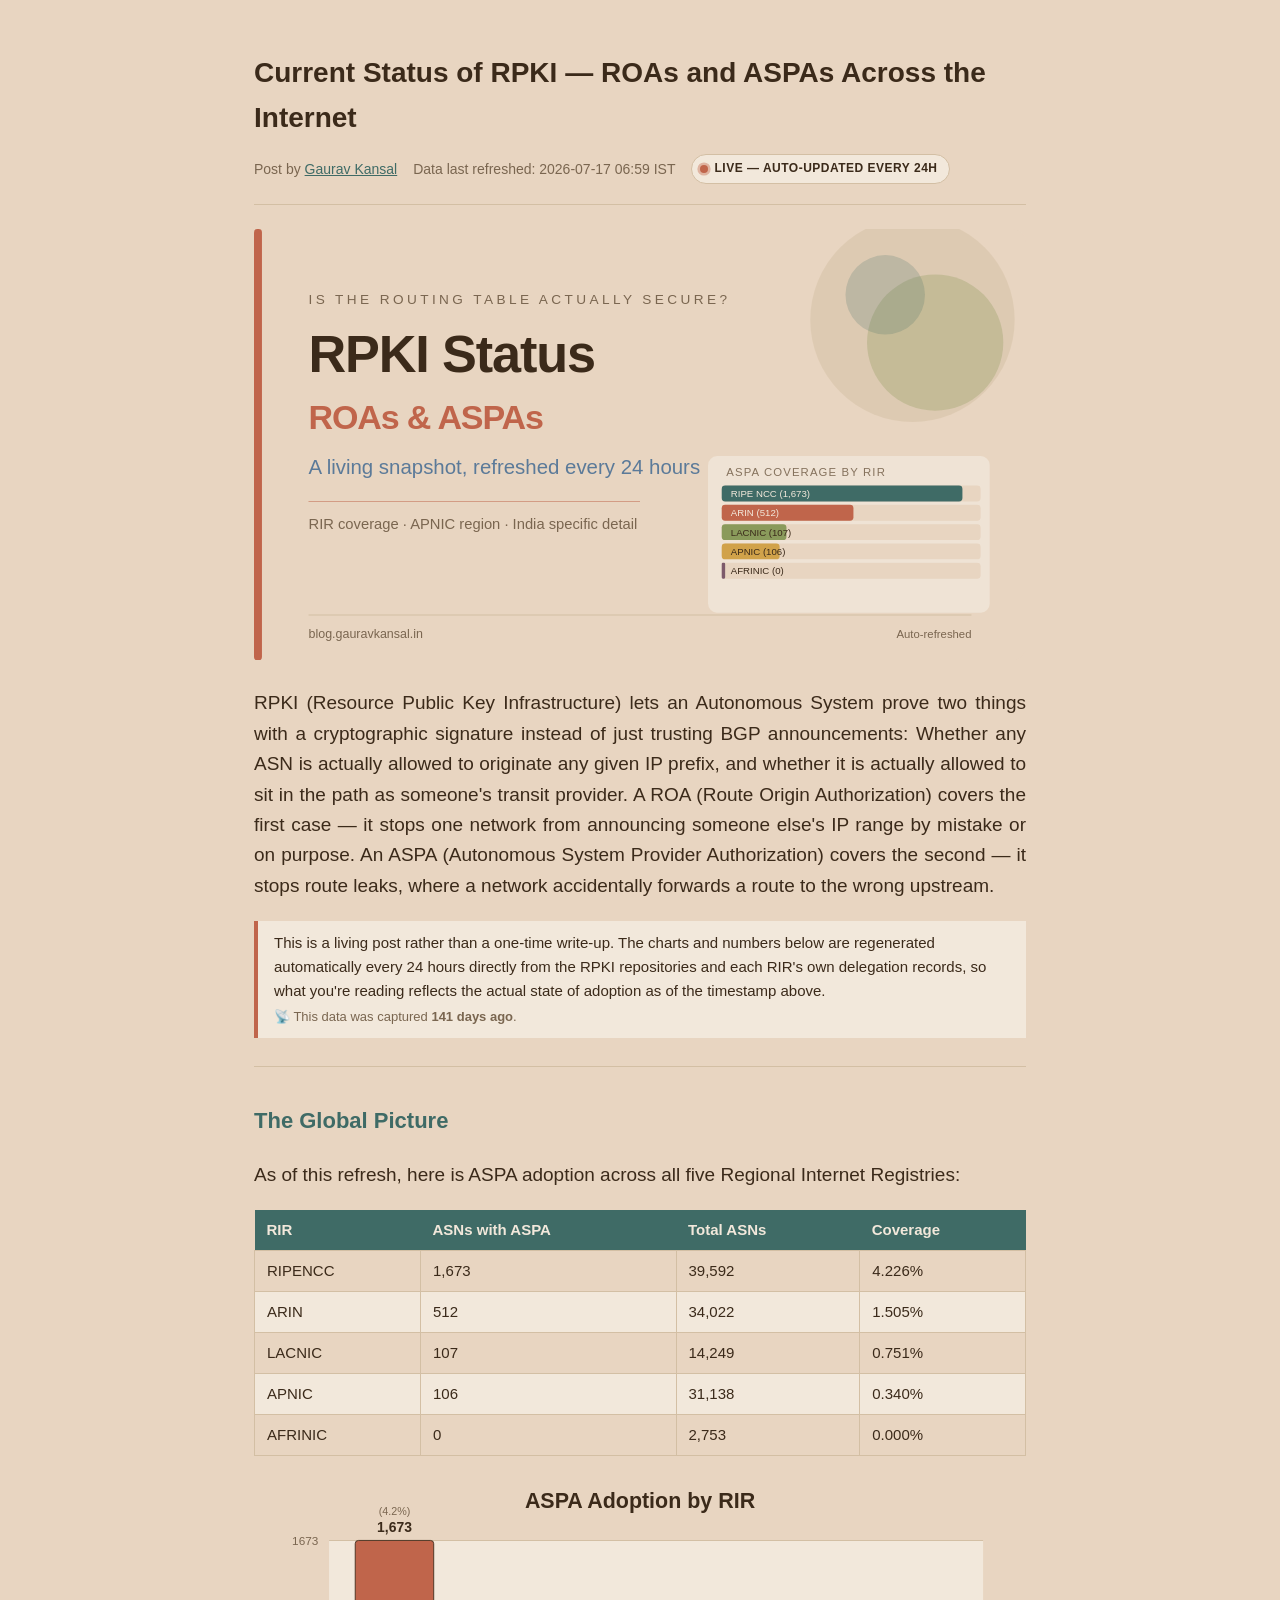
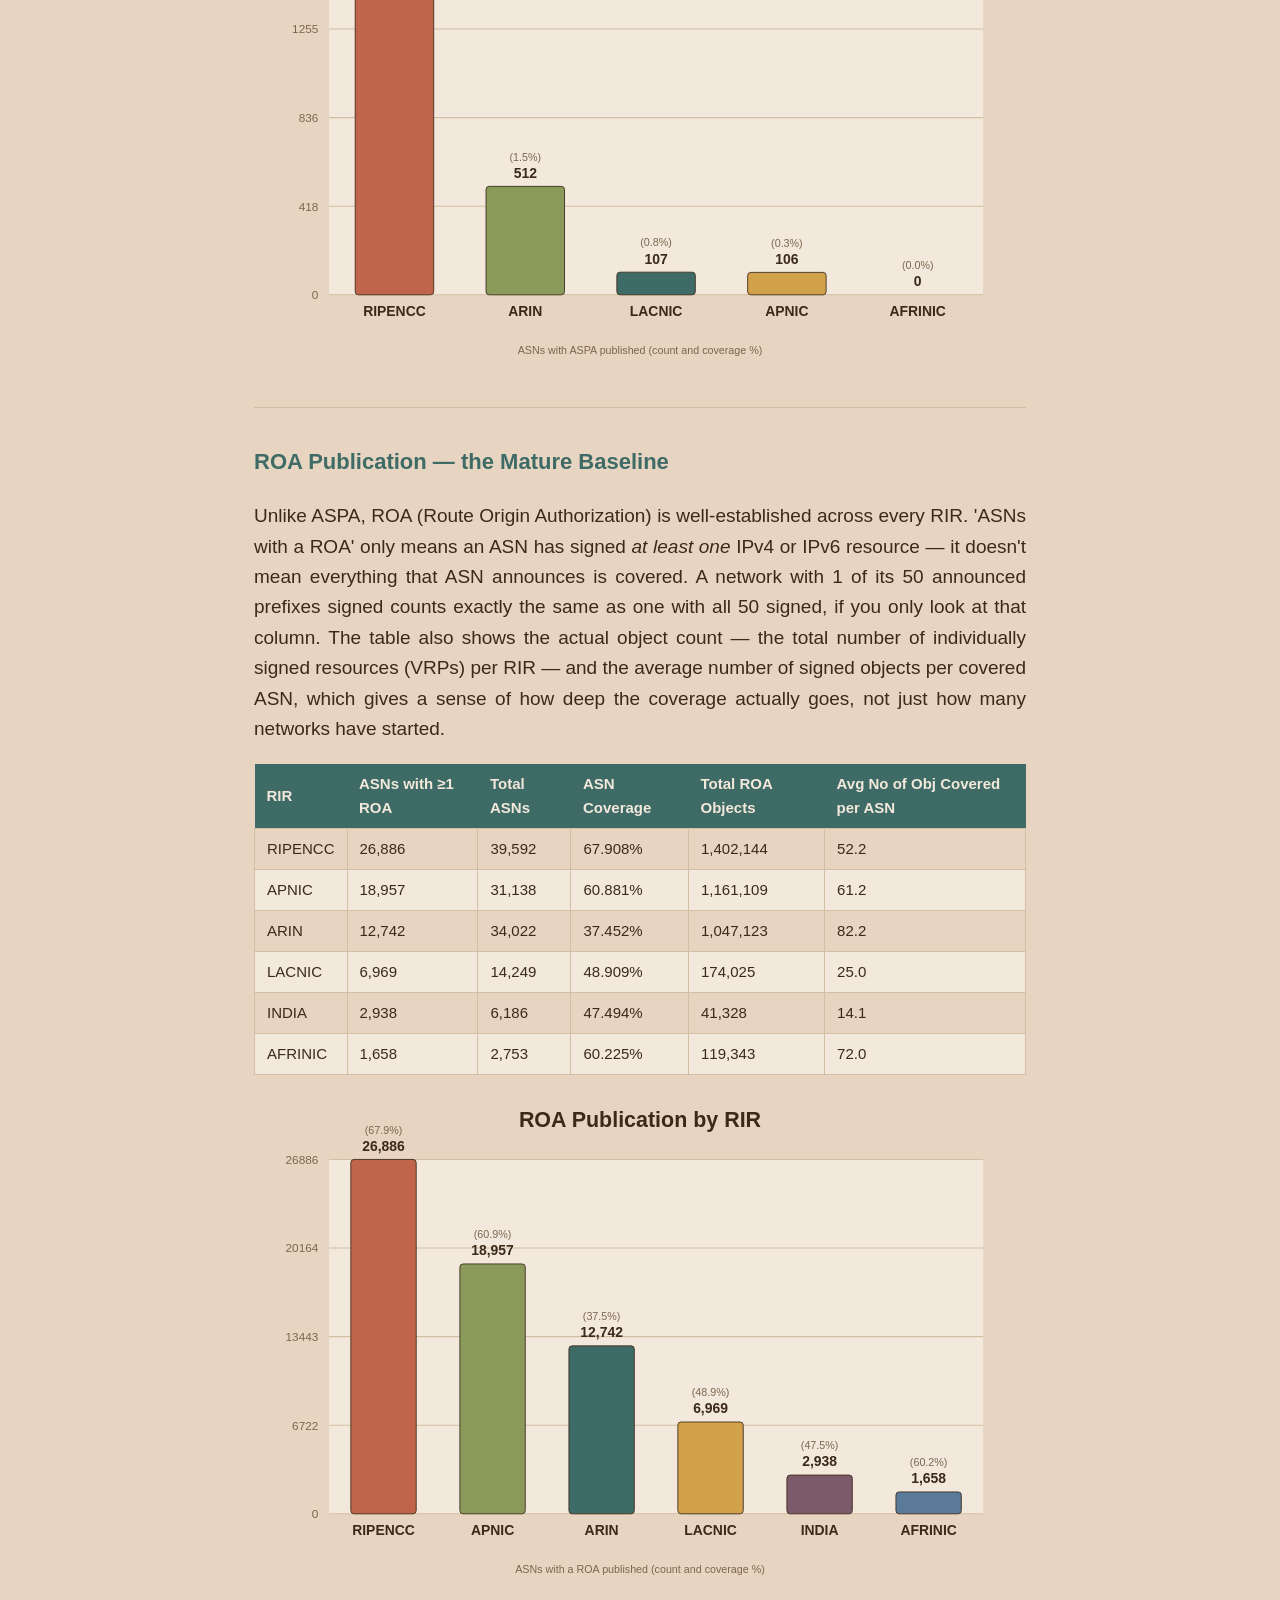
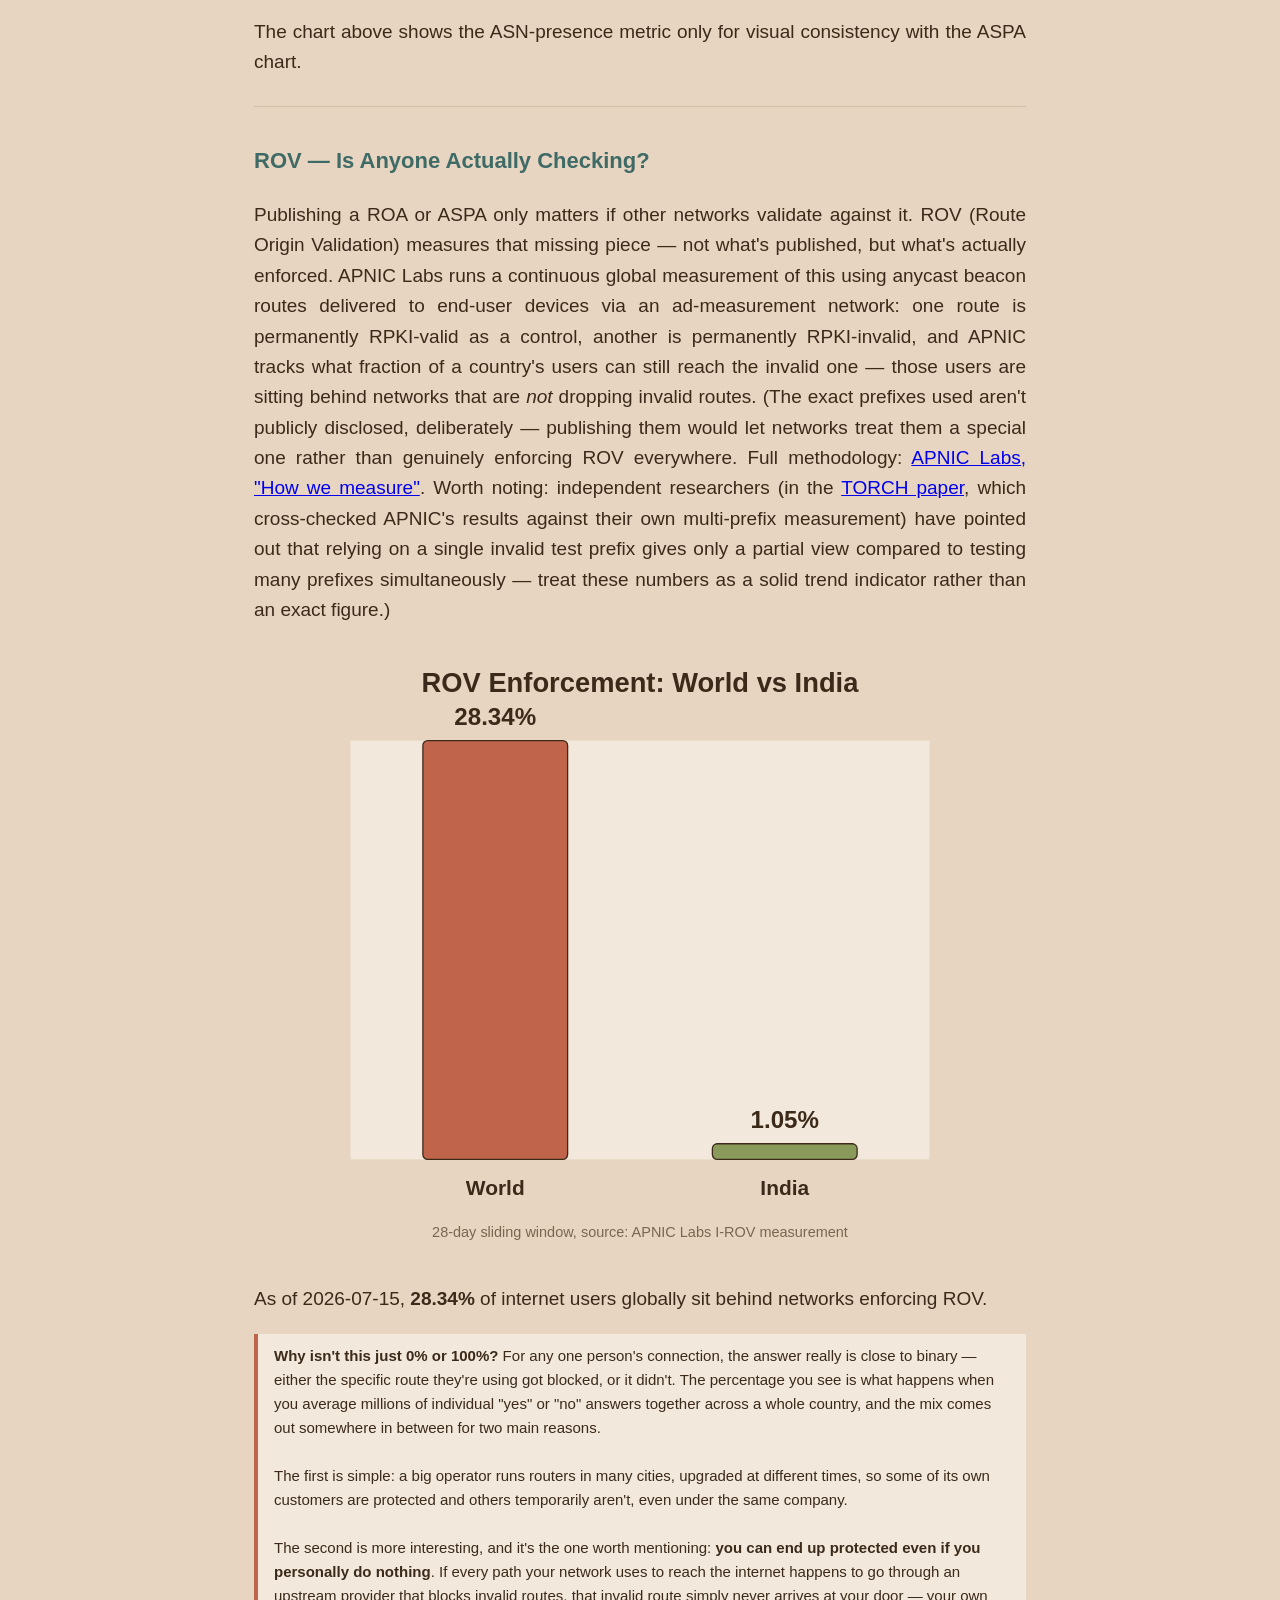
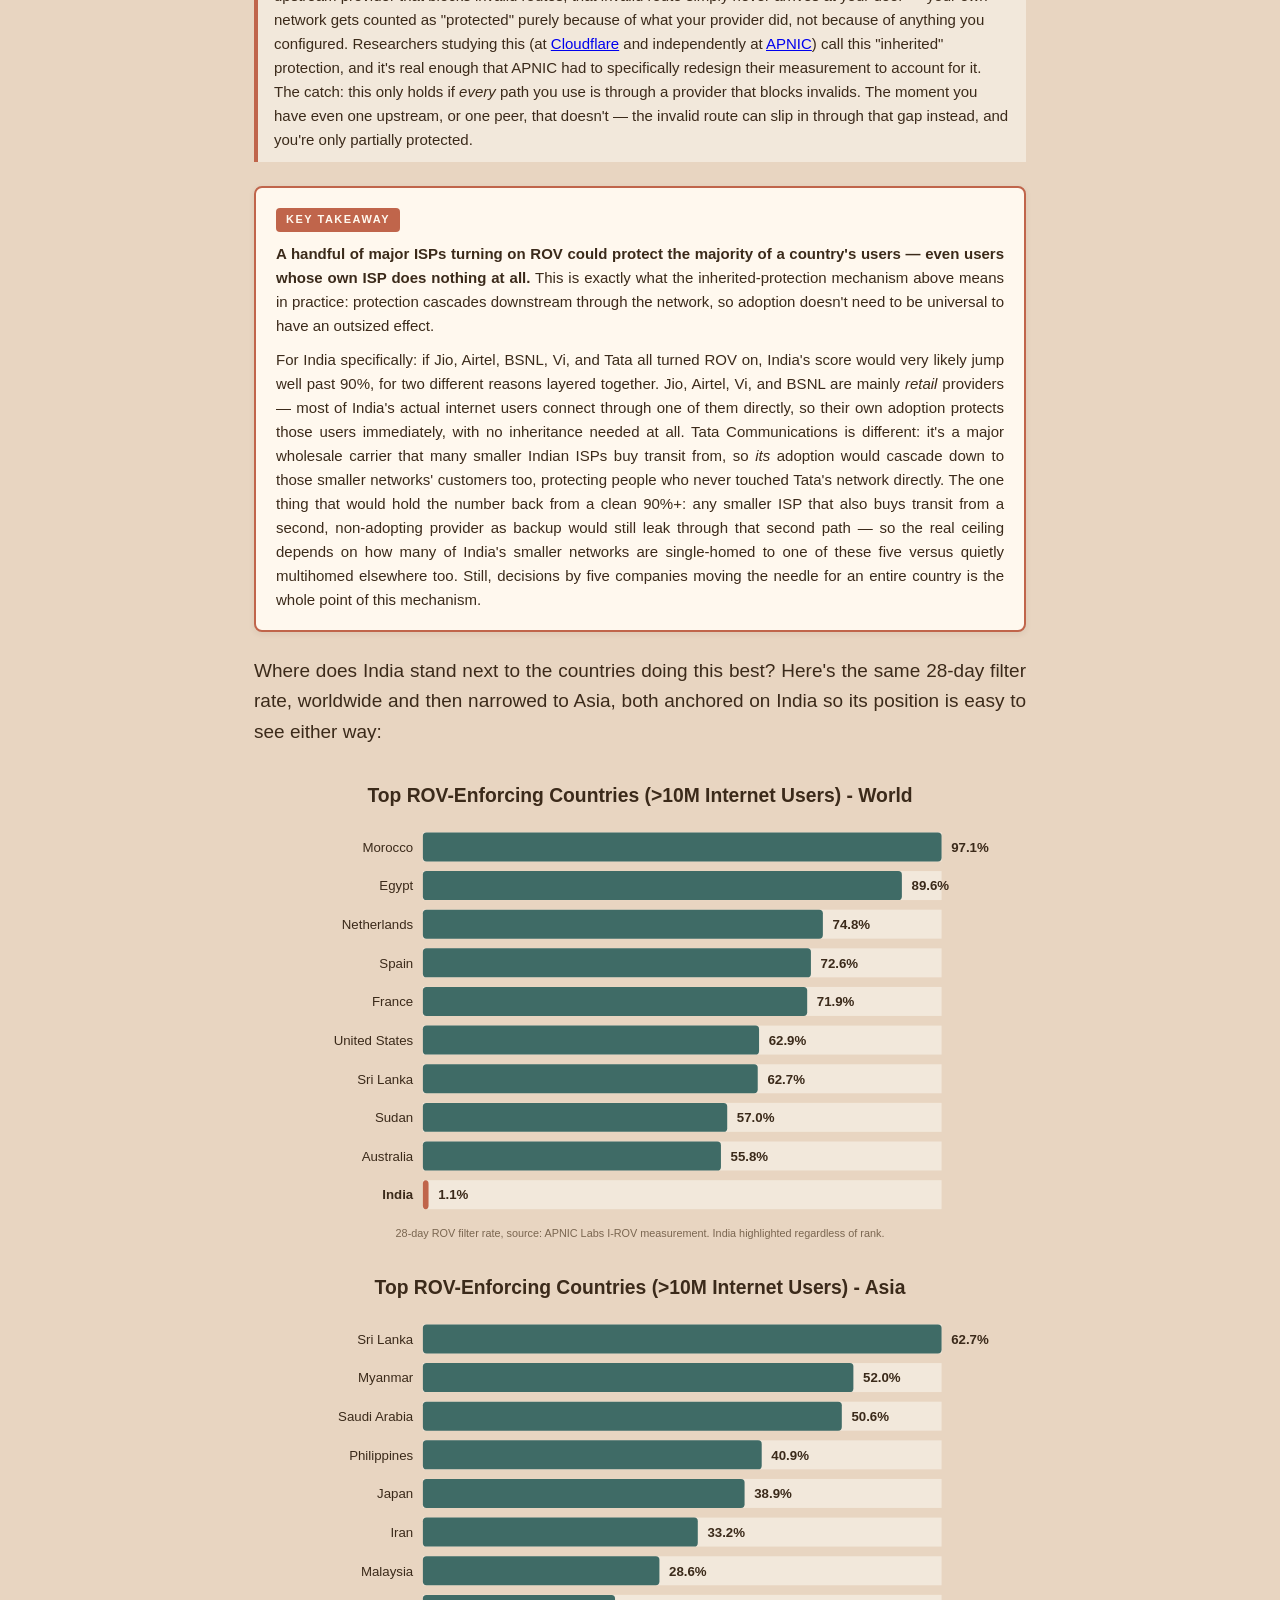
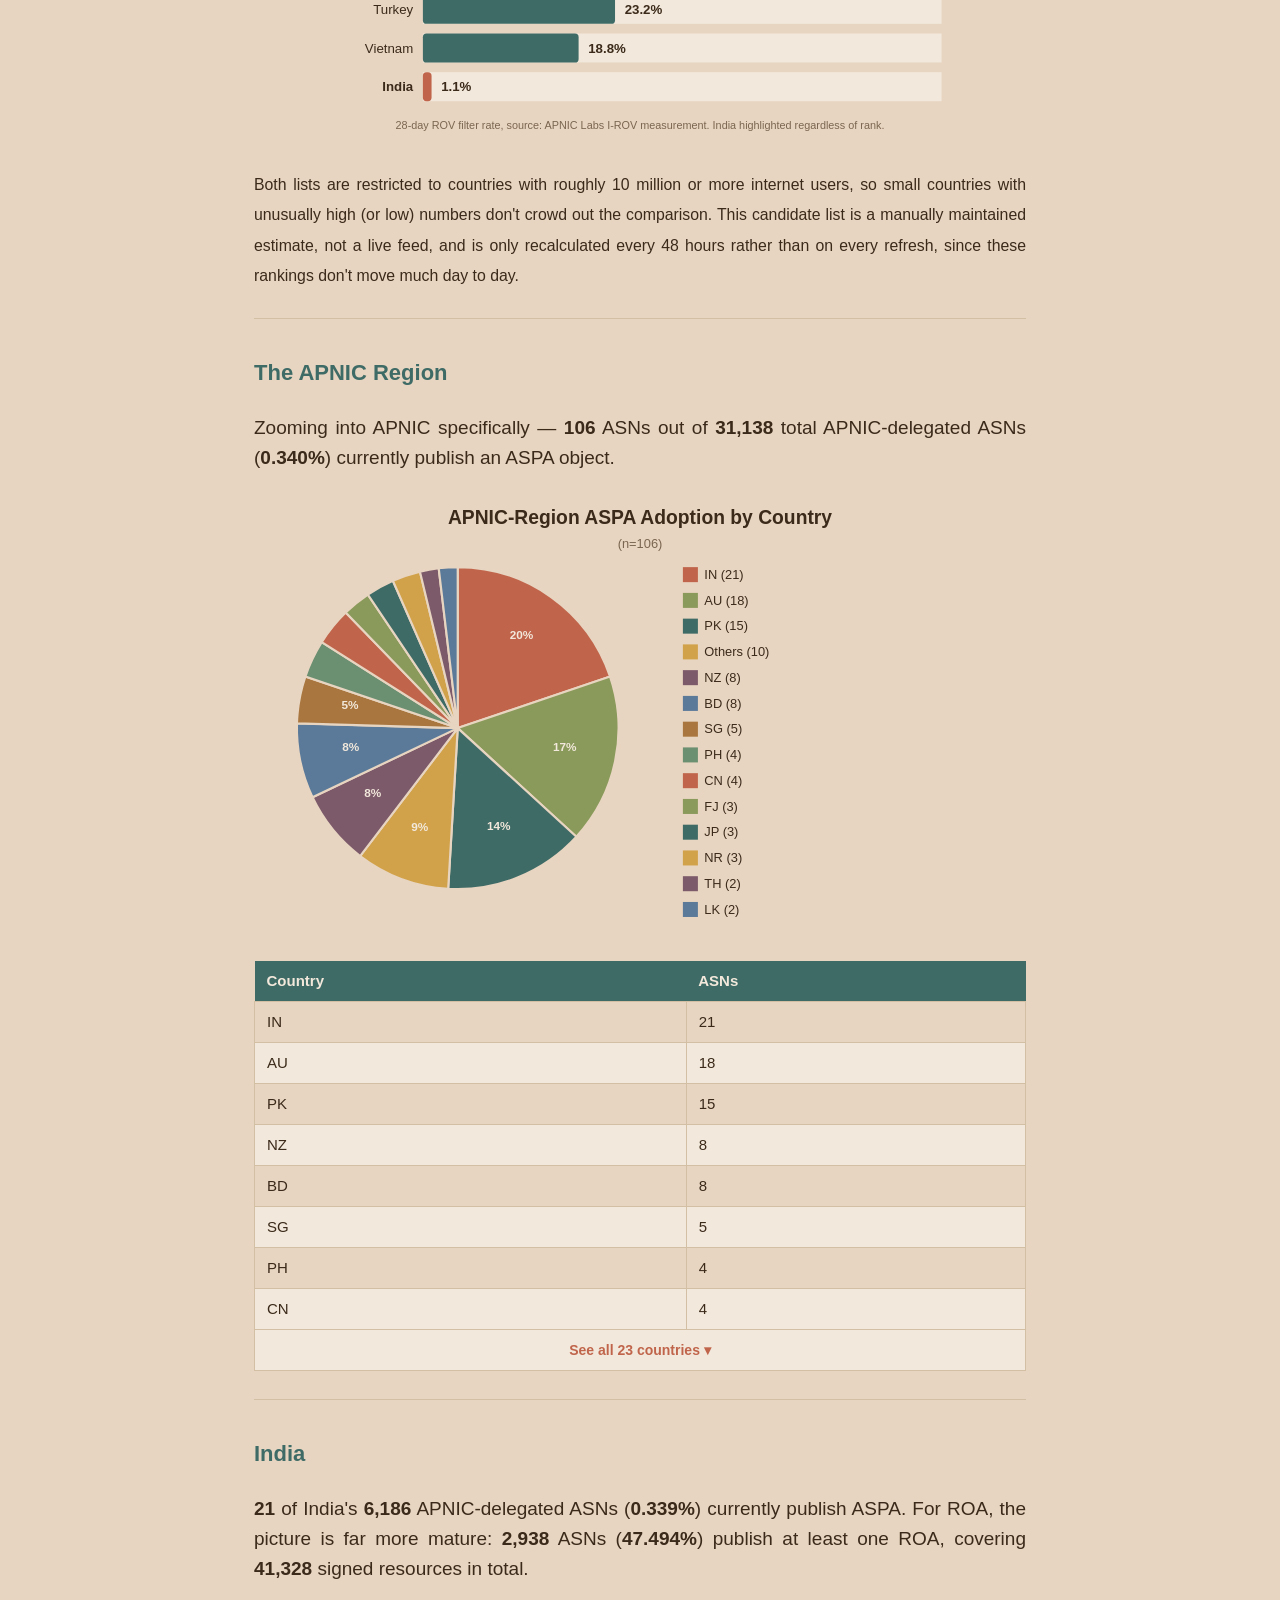
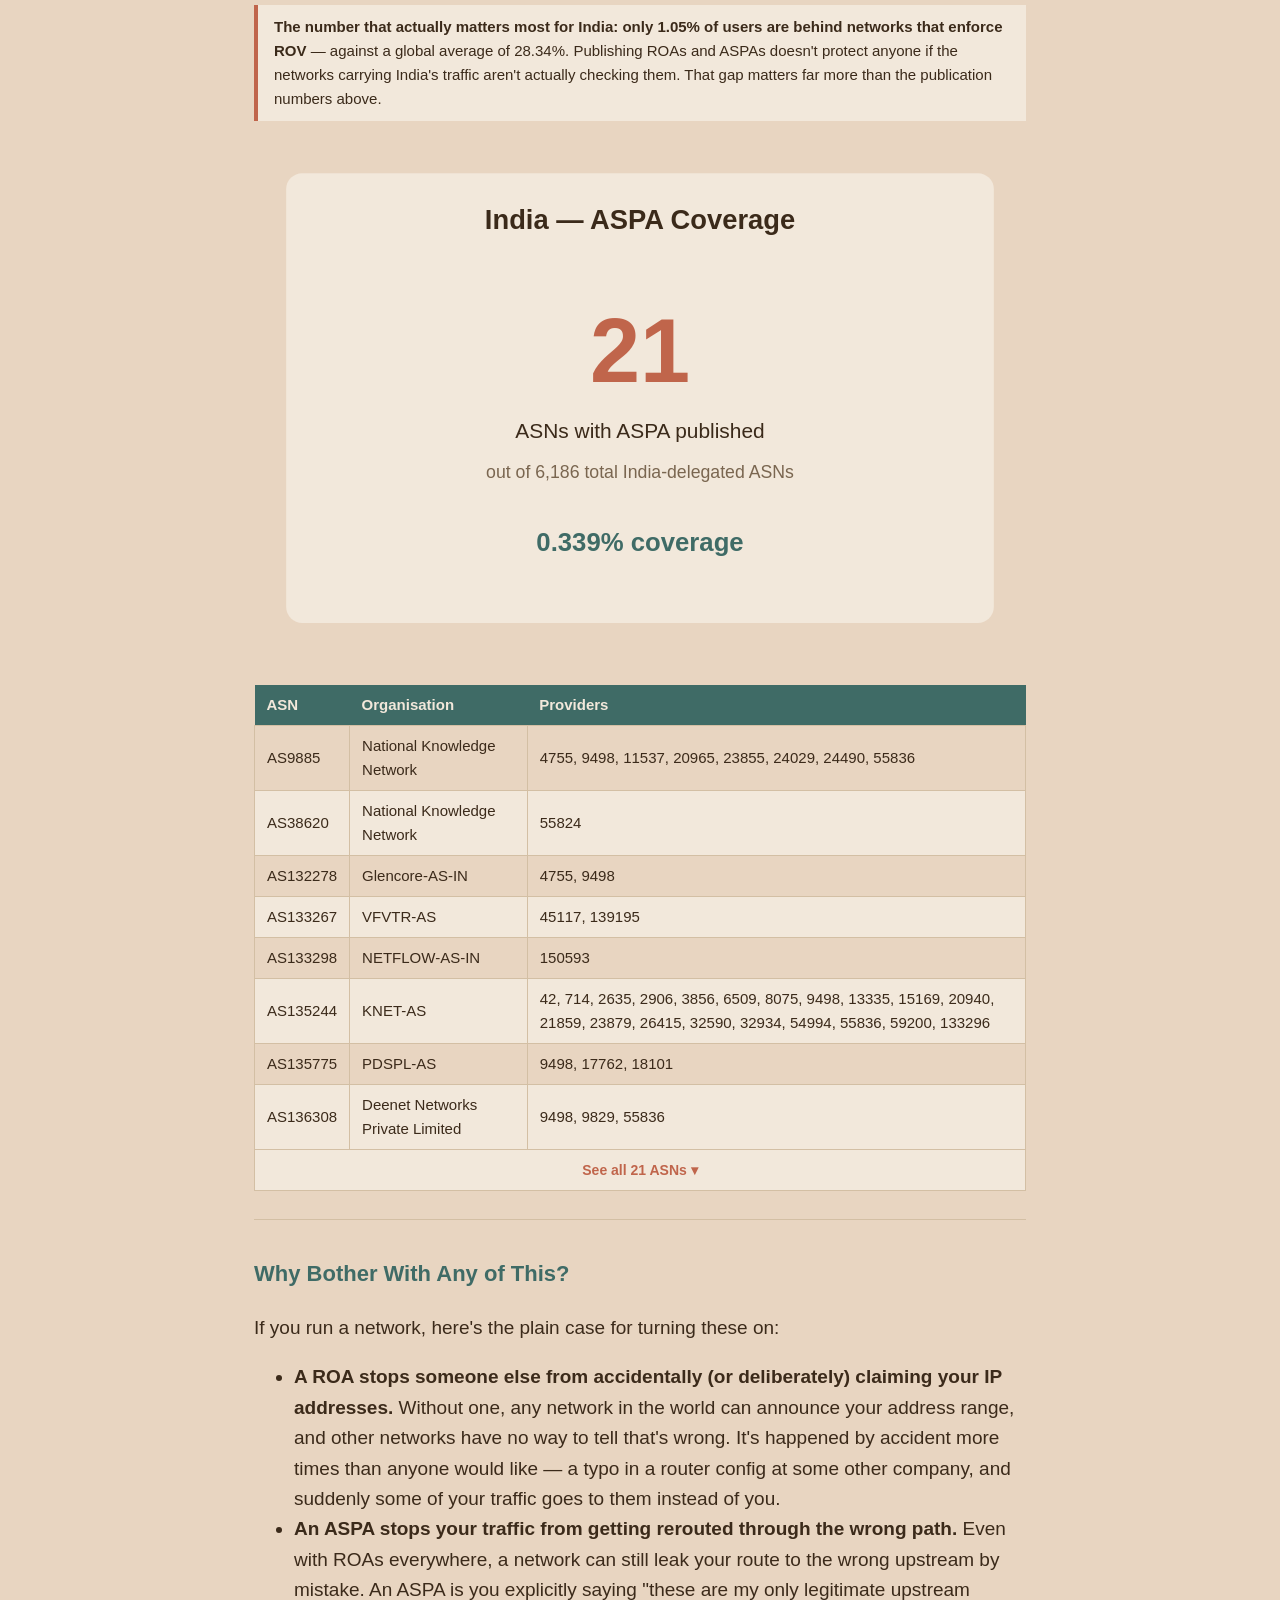
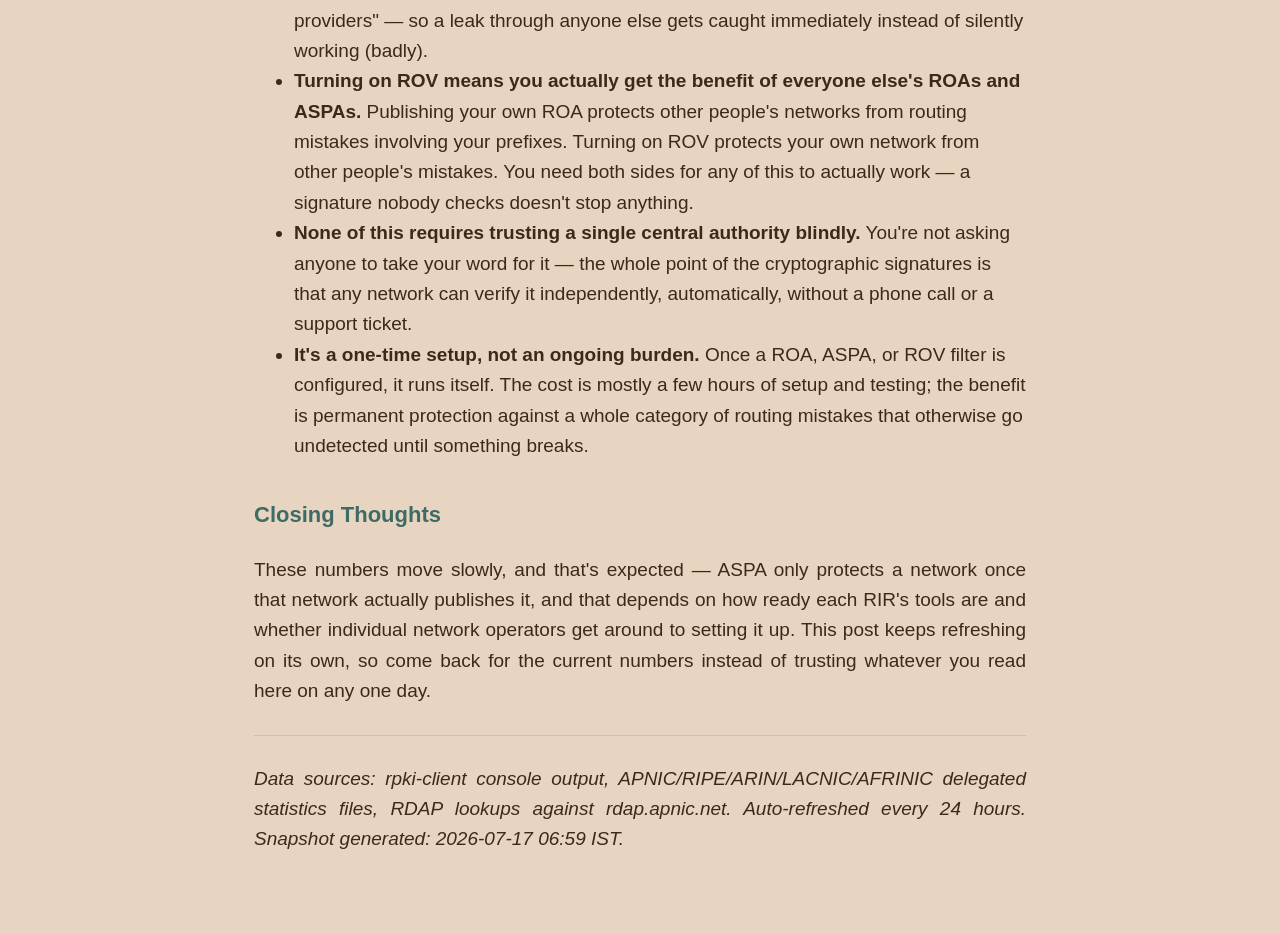
==== commit 8586cbcd: "manual add index.html" ====
--- a/index.html
+++ b/index.html
@@ -1,470 +1,13 @@
 <!DOCTYPE html>
 <html lang="en">
 <head>
-<meta charset="utf-8">
-<meta name="viewport" content="width=device-width, initial-scale=1">
-<title>Current Status of RPKI — ROAs and ASPAs Across the Internet</title>
-<meta property="og:title" content="Current Status of RPKI — ROAs and ASPAs Across the Internet" />
-<meta property="og:description" content="Live RPKI stats: ROA/ASPA/ROV adoption across all five RIRs, the APNIC region, and India. Auto-refreshed every 24 hours." />
-<meta property="og:image" content="rir_adoption.png" />
-<meta property="og:type" content="article" />
-<link rel="stylesheet" href="standalone.css">
+    <meta charset="UTF-8">
+    <!-- Redirects instantly (0 seconds) to dashboard.html -->
+    <meta http-equiv="refresh" content="0; url=RPKI-Live-Stats-standalone.html" />
+    <title>Redirecting...</title>
 </head>
 <body>
-<div class="rpki-page">
-
-  <h1>Current Status of RPKI — ROAs and ASPAs Across the Internet</h1>
-
-  <div class="rpki-byline">
-    <span>Post by <a href="https://www.gauravkansal.in/index.html" target="_blank" rel="noopener">Gaurav Kansal</a></span>
-    <span>Data last refreshed: <!--RPKI:LAST_UPDATED-->2026-07-16 19:25 IST<!--/RPKI:LAST_UPDATED--></span>
-    <span class="rpki-live-badge"><span class="rpki-live-dot"></span>LIVE — AUTO-UPDATED EVERY 24H</span>
-  </div>
-
-<!--STANDALONE_CONTENT_START-->
-
-<svg viewBox="0 0 680 380" xmlns="http://www.w3.org/2000/svg" role="img">
-  <title>Current Status of RPKI — ROAs and ASPAs Across the Internet</title>
-  <desc>A warm parchment-themed blog banner showing RPKI adoption status across RIRs, APNIC region, and India.</desc>
-
-  <rect width="680" height="380" fill="#e8d5c1" rx="12"/>
-  <rect x="0" y="0" width="7" height="380" fill="#c0654b" rx="3"/>
-
-  <circle cx="580" cy="80"  r="90" fill="#d3bfa4" opacity="0.5"/>
-  <circle cx="600" cy="100" r="60" fill="#8a9a5b" opacity="0.3"/>
-  <circle cx="556" cy="58"  r="35" fill="#3f6b66" opacity="0.2"/>
-
-  <rect x="400" y="200" width="248" height="138" rx="8" fill="#f2e8db" opacity="0.8"/>
-
-  <text x="48" y="66" font-family="Arial, sans-serif" font-size="12" font-weight="400" fill="#7a6650" letter-spacing="3">
-    IS THE ROUTING TABLE ACTUALLY SECURE?
-  </text>
-
-  <text x="48" y="126" font-family="Arial, sans-serif" font-size="46" font-weight="700" fill="#3b2a1a" letter-spacing="-1">
-    RPKI Status
-  </text>
-  <text x="48" y="176" font-family="Arial, sans-serif" font-size="30" font-weight="700" fill="#c0654b" letter-spacing="-1">
-    ROAs &amp; ASPAs
-  </text>
-
-  <text x="48" y="216" font-family="Arial, sans-serif" font-size="18" font-weight="400" fill="#5b7a99">
-    A living snapshot, refreshed every 24 hours
-  </text>
-
-  <line x1="48" y1="240" x2="340" y2="240" stroke="#c0654b" stroke-width="1" opacity="0.5"/>
-
-  <text x="48" y="264" font-family="Arial, sans-serif" font-size="13" fill="#7a6650">
-    RIR coverage · APNIC region · India specific detail
-  </text>
-
-  <text x="416" y="218" font-family="Arial, sans-serif" font-size="10" fill="#7a6650" letter-spacing="1" opacity="0.9">
-    ASPA COVERAGE BY RIR
-  </text>
-
-  <!-- Bar widths are sqrt-scaled from real counts (RIPE 1463, ARIN 436,
-       LACNIC 106, APNIC 85, AFRINIC 0) so smaller RIRs stay visible rather
-       than a linear scale flattening them to invisible slivers. This is
-       still a decorative summary, not the data chart - see rir_adoption.svg
-       below for the actual accurate figures. -->
-  <rect x="412" y="226" width="228" height="14" rx="3" fill="#e8d5c1"/>
-  <rect x="412" y="226" width="212" height="14" rx="3" fill="#3f6b66"/>
-  <text x="420" y="236" font-family="Arial, sans-serif" font-size="8.5" fill="#f2e8db">RIPE NCC (<!--RPKI:RIPENCC_ASPA_COUNT-->1,669<!--/RPKI:RIPENCC_ASPA_COUNT-->)</text>
-
-  <rect x="412" y="243" width="228" height="14" rx="3" fill="#e8d5c1"/>
-  <rect x="412" y="243" width="116" height="14" rx="3" fill="#c0654b"/>
-  <text x="420" y="253" font-family="Arial, sans-serif" font-size="8.5" fill="#f2e8db">ARIN (<!--RPKI:ARIN_ASPA_COUNT-->511<!--/RPKI:ARIN_ASPA_COUNT-->)</text>
-
-  <rect x="412" y="260" width="228" height="14" rx="3" fill="#e8d5c1"/>
-  <rect x="412" y="260" width="57"  height="14" rx="3" fill="#8a9a5b"/>
-  <text x="420" y="270" font-family="Arial, sans-serif" font-size="8.5" fill="#3b2a1a">LACNIC (<!--RPKI:LACNIC_ASPA_COUNT-->108<!--/RPKI:LACNIC_ASPA_COUNT-->)</text>
-
-  <rect x="412" y="277" width="228" height="14" rx="3" fill="#e8d5c1"/>
-  <rect x="412" y="277" width="51"  height="14" rx="3" fill="#d1a24a"/>
-  <text x="420" y="287" font-family="Arial, sans-serif" font-size="8.5" fill="#3b2a1a">APNIC (<!--RPKI:APNIC_ASPA_COUNT-->106<!--/RPKI:APNIC_ASPA_COUNT-->)</text>
-
-  <rect x="412" y="294" width="228" height="14" rx="3" fill="#e8d5c1"/>
-  <rect x="412" y="294" width="3"   height="14" rx="1" fill="#7d5a6a"/>
-  <text x="420" y="304" font-family="Arial, sans-serif" font-size="8.5" fill="#3b2a1a">AFRINIC (<!--RPKI:AFRINIC_ASPA_COUNT-->0<!--/RPKI:AFRINIC_ASPA_COUNT-->)</text>
-
-  <line x1="48" y1="340" x2="632" y2="340" stroke="#d3bfa4" stroke-width="1"/>
-  <text x="48" y="360" font-family="Arial, sans-serif" font-size="11" fill="#7a6650">blog.gauravkansal.in</text>
-  <text x="632" y="360" font-family="Arial, sans-serif" font-size="10" fill="#7a6650" text-anchor="end">Auto-refreshed</text>
-</svg>
-
-<p align="justify">
-RPKI (Resource Public Key Infrastructure) lets an Autonomous System prove two things
-with a cryptographic signature instead of just trusting BGP announcements: Whether any ASN is
-actually allowed to originate any given IP prefix, and whether it is actually allowed to sit
-in the path as someone's transit provider. A ROA (Route Origin Authorization) covers the
-first case — it stops one network from announcing someone else's IP range by mistake or
-on purpose. An ASPA (Autonomous System Provider Authorization) covers the second — it
-stops route leaks, where a network accidentally forwards a route to the wrong upstream.
-</p>
-
-<div class="rpki-refresh-note">
-This is a living post rather than a one-time write-up. The charts and numbers below are
-regenerated automatically every 24 hours directly from the RPKI repositories and each RIR's
-own delegation records, so what you're reading reflects the actual state of adoption as of
-the timestamp above.
-<div class="rpki-freshness">📡 This data was captured
-<strong id="rpki-live-age"><!--RPKI:DATA_AGE_HOURS-->2.0 hours<!--/RPKI:DATA_AGE_HOURS--> ago (at last check)</strong>.
-<span id="rpki-epoch-data" style="display:none"><!--RPKI:RPKI_EPOCH_MS-->1784210157000<!--/RPKI:RPKI_EPOCH_MS--></span>
-</div>
-<script>
-(function() {
-  var ageEl = document.getElementById('rpki-live-age');
-  var epochEl = document.getElementById('rpki-epoch-data');
-  if (!ageEl || !epochEl) return;
-  function fmt(ms) {
-    var s = Math.floor(ms / 1000);
-    if (s < 60) return s + ' second' + (s === 1 ? '' : 's') + ' ago';
-    var m = Math.floor(s / 60);
-    if (m < 60) return m + ' minute' + (m === 1 ? '' : 's') + ' ago';
-    var h = Math.floor(m / 60);
-    if (h < 48) return h + ' hour' + (h === 1 ? '' : 's') + ' ago';
-    var d = Math.floor(h / 24);
-    return d + ' day' + (d === 1 ? '' : 's') + ' ago';
-  }
-  function update() {
-    var epochMs = parseInt(epochEl.textContent.trim(), 10);
-    if (!epochMs) return;
-    ageEl.textContent = fmt(Date.now() - epochMs);
-  }
-  update();
-  setInterval(update, 60000); // keeps ticking forward if the tab stays open
-})();
-</script>
-</div>
-
-<hr/>
-
-<h3>The Global Picture</h3>
-
-<p>As of this refresh, here is ASPA adoption across all five Regional Internet Registries:</p>
-
-<table class="rpki-table">
-  <thead>
-    <tr><th>RIR</th><th>ASNs with ASPA</th><th>Total ASNs</th><th>Coverage</th></tr>
-  </thead>
-  <tbody>
-    <!--RPKI:RIR_TABLE_ROWS-->    <tr><td>RIPENCC</td><td>1,669</td><td>39,587</td><td>4.216%</td></tr>
-    <tr><td>ARIN</td><td>511</td><td>34,022</td><td>1.502%</td></tr>
-    <tr><td>LACNIC</td><td>108</td><td>14,249</td><td>0.758%</td></tr>
-    <tr><td>APNIC</td><td>106</td><td>31,134</td><td>0.340%</td></tr>
-    <tr><td>AFRINIC</td><td>0</td><td>2,753</td><td>0.000%</td></tr><!--/RPKI:RIR_TABLE_ROWS-->
-  </tbody>
-</table>
-
-<img src="rir_adoption.svg" alt="ASPA adoption by RIR" style="max-width:100%;">
-
-<hr/>
-
-<h3>ROA Publication — the Mature Baseline</h3>
-
-<p>
-Unlike ASPA, ROA (Route Origin Authorization) is well-established across every RIR. 'ASNs with a ROA' only means an
-ASN has signed <em>at least one</em> IPv4 or IPv6 resource — it doesn't mean everything
-that ASN announces is covered. A network with 1 of its 50 announced prefixes signed counts
-exactly the same as one with all 50 signed, if you only look at that column. The table
-also shows the actual object count — the total number of individually signed resources
-(VRPs) per RIR — and the average number of signed objects per covered ASN, which gives a
-sense of how deep the coverage actually goes, not just how many networks have started.
-</p>
-
-<table class="rpki-table">
-  <thead>
-    <tr><th>RIR</th><th>ASNs with ≥1 ROA</th><th>Total ASNs</th><th>ASN Coverage</th><th>Total ROA Objects</th><th>Avg No of Obj Covered per ASN</th></tr>
-  </thead>
-  <tbody>
-    <!--RPKI:ROA_TABLE_ROWS-->    <tr><td>RIPENCC</td><td>26,881</td><td>39,587</td><td>67.904%</td><td>1,051,542</td><td>39.1</td></tr>
-    <tr><td>APNIC</td><td>18,954</td><td>31,134</td><td>60.879%</td><td>870,733</td><td>45.9</td></tr>
-    <tr><td>ARIN</td><td>12,720</td><td>34,022</td><td>37.388%</td><td>785,484</td><td>61.8</td></tr>
-    <tr><td>LACNIC</td><td>6,961</td><td>14,249</td><td>48.853%</td><td>130,448</td><td>18.7</td></tr>
-    <tr><td>INDIA</td><td>2,938</td><td>6,186</td><td>47.494%</td><td>41,327</td><td>14.1</td></tr>
-    <tr><td>AFRINIC</td><td>1,658</td><td>2,753</td><td>60.225%</td><td>89,482</td><td>54.0</td></tr><!--/RPKI:ROA_TABLE_ROWS-->
-  </tbody>
-</table>
-
-<img src="roa_adoption.svg" alt="ROA publication by RIR" style="max-width:100%;">
-
-<p>
-The chart above shows the ASN-presence metric only for visual consistency with the ASPA
-chart.
-</p>
-
-<hr/>
-
-<h3>ROV — Is Anyone Actually Checking?</h3>
-
-<p>
-Publishing a ROA or ASPA only matters if other networks validate against
-it. ROV (Route Origin Validation) measures that missing piece — not what's published,
-but what's actually enforced. APNIC Labs runs a continuous global measurement of this using
-anycast beacon routes delivered to end-user devices via an ad-measurement network: one route
-is permanently RPKI-valid as a control, another is permanently RPKI-invalid, and APNIC tracks
-what fraction of a country's users can still reach the invalid one — those users are sitting
-behind networks that are <em>not</em> dropping invalid routes. (The exact prefixes used aren't
-publicly disclosed, deliberately — publishing them would let networks treat them a special one
-rather than genuinely enforcing ROV everywhere. Full methodology:
-<a href="https://blog.apnic.net/2023/11/09/how-we-measure-rpki-roa-signing-and-route-origination-validation/" target="_blank" rel="noopener">APNIC Labs, "How we measure"</a>.
-Worth noting: independent researchers (in the
-<a href="https://arxiv.org/pdf/2603.29207" target="_blank" rel="noopener">TORCH paper</a>,
-which cross-checked APNIC's results against their own multi-prefix measurement) have
-pointed out that relying on a single invalid test prefix gives only a partial view
-compared to testing many prefixes simultaneously — treat
-these numbers as a solid trend indicator rather than an exact figure.)
-</p>
-
-<img src="rov_comparison.svg" alt="ROV enforcement rate: World vs India" style="max-width:100%;">
-
-<p>
-As of <!--RPKI:ROV_DATE-->2026-07-15<!--/RPKI:ROV_DATE-->, <strong><!--RPKI:ROV_WORLD_RATE-->28.34<!--/RPKI:ROV_WORLD_RATE-->%</strong> of internet users globally sit
-behind networks enforcing ROV.
-</p>
-
-<div class="rpki-refresh-note">
-<strong>Why isn't this just 0% or 100%?</strong> For any one person's connection, the answer
-really is close to binary — either the specific route they're using got blocked, or it
-didn't. The percentage you see is what happens when you average millions of individual
-"yes" or "no" answers together across a whole country, and the mix comes out somewhere
-in between for two main reasons.
-<br/><br/>
-The first is simple: a big operator runs routers in many cities, upgraded at different
-times, so some of its own customers are protected and others temporarily aren't, even
-under the same company.
-<br/><br/>
-The second is more interesting, and it's the one worth mentioning: <strong>you can end
-up protected even if you personally do nothing</strong>. If every path your network uses
-to reach the internet happens to go through an upstream provider that blocks invalid
-routes, that invalid route simply never arrives at your door — your own network gets
-counted as "protected" purely because of what your provider did, not because of anything
-you configured. Researchers studying this (at
-<a href="https://blog.cloudflare.com/rpki-updates-data/" target="_blank" rel="noopener">Cloudflare</a>
-and independently at <a href="https://www.potaroo.net/ispcol/2021-03/rov.html" target="_blank" rel="noopener">APNIC</a>)
-call this "inherited" protection, and it's real enough that APNIC had to specifically
-redesign their measurement to account for it. The catch: this only holds if <em>every</em>
-path you use is through a provider that blocks invalids. The moment you have even one
-upstream, or one peer, that doesn't — the invalid route can slip in through that gap
-instead, and you're only partially protected.
-</div>
-
-<div class="rpki-highlight-box">
-<div class="rpki-highlight-label">KEY TAKEAWAY</div>
-<p style="margin:0 0 10px 0;">
-<strong>A handful of major ISPs turning on ROV could protect the majority of a country's
-users — even users whose own ISP does nothing at all.</strong> This is exactly what the
-inherited-protection mechanism above means in practice: protection cascades downstream
-through the network, so adoption doesn't need to be universal to have an outsized effect.
-</p>
-<p style="margin:0;">
-For India specifically: if Jio, Airtel, BSNL, Vi, and Tata all turned ROV on, India's
-score would very likely jump well past 90%, for two different reasons layered together.
-Jio, Airtel, Vi, and BSNL are mainly <em>retail</em> providers — most of India's actual
-internet users connect through one of them directly, so their own adoption protects those
-users immediately, with no inheritance needed at all. Tata Communications is different:
-it's a major wholesale carrier that many smaller Indian ISPs buy transit from, so
-<em>its</em> adoption would cascade down to those smaller networks' customers too,
-protecting people who never touched Tata's network directly. The one thing that would
-hold the number back from a clean 90%+: any smaller ISP that also buys transit from a
-second, non-adopting provider as backup would still leak through that second path — so
-the real ceiling depends on how many of India's smaller networks are single-homed to one
-of these five versus quietly multihomed elsewhere too. Still, decisions by five
-companies moving the needle for an entire country is the whole point of this mechanism.
-</p>
-</div>
-
-<p>Where does India stand next to the countries doing this best? Here's the same 28-day
-filter rate, worldwide and then narrowed to Asia, both anchored on India so its position
-is easy to see either way:</p>
-
-<img src="rov_top_global.svg" alt="Top ROV-enforcing countries worldwide, with India" style="max-width:100%;">
-
-<img src="rov_top_asia.svg" alt="Top ROV-enforcing countries in Asia, with India" style="max-width:100%;">
-
-
-<p><small>
-Both lists are restricted to countries with roughly 10 million or more internet users, so
-small countries with unusually high (or low) numbers don't crowd out the comparison. This
-candidate list is a manually maintained estimate, not a live feed, and is only
-recalculated every 48 hours rather than on every refresh, since these rankings don't move
-much day to day.
-</small></p>
-
-<hr/>
-
-<h3>The APNIC Region</h3>
-
-<p>
-Zooming into APNIC specifically — <strong><!--RPKI:APNIC_ASPA_COUNT-->106<!--/RPKI:APNIC_ASPA_COUNT--></strong> ASNs out of
-<strong><!--RPKI:APNIC_TOTAL_ASNS-->31,134<!--/RPKI:APNIC_TOTAL_ASNS--></strong> total APNIC-delegated ASNs
-(<strong><!--RPKI:APNIC_COVERAGE_PCT-->0.340<!--/RPKI:APNIC_COVERAGE_PCT-->%</strong>) currently publish an ASPA object.
-</p>
-
-<img src="apnic_country_pie.svg" alt="APNIC ASPA adoption by country" style="max-width:100%;">
-
-<table class="rpki-table">
-  <thead>
-    <tr><th>Country</th><th>ASNs</th></tr>
-  </thead>
-  <tbody>
-    <!--RPKI:APNIC_COUNTRY_TABLE_ROWS-->    <tr><td>IN</td><td>21</td></tr>
-    <tr><td>AU</td><td>18</td></tr>
-    <tr><td>PK</td><td>15</td></tr>
-    <tr><td>NZ</td><td>8</td></tr>
-    <tr><td>BD</td><td>8</td></tr>
-    <tr><td>SG</td><td>5</td></tr>
-    <tr><td>PH</td><td>4</td></tr>
-    <tr><td>CN</td><td>4</td></tr>
-    <tr class="rpki-hidden-row" data-table="apnic-country" style="display:none;"><td>FJ</td><td>3</td></tr>
-    <tr class="rpki-hidden-row" data-table="apnic-country" style="display:none;"><td>JP</td><td>3</td></tr>
-    <tr class="rpki-hidden-row" data-table="apnic-country" style="display:none;"><td>NR</td><td>3</td></tr>
-    <tr class="rpki-hidden-row" data-table="apnic-country" style="display:none;"><td>TH</td><td>2</td></tr>
-    <tr class="rpki-hidden-row" data-table="apnic-country" style="display:none;"><td>LK</td><td>2</td></tr>
-    <tr class="rpki-hidden-row" data-table="apnic-country" style="display:none;"><td>HK</td><td>1</td></tr>
-    <tr class="rpki-hidden-row" data-table="apnic-country" style="display:none;"><td>TL</td><td>1</td></tr>
-    <tr class="rpki-hidden-row" data-table="apnic-country" style="display:none;"><td>TO</td><td>1</td></tr>
-    <tr class="rpki-hidden-row" data-table="apnic-country" style="display:none;"><td>WS</td><td>1</td></tr>
-    <tr class="rpki-hidden-row" data-table="apnic-country" style="display:none;"><td>VU</td><td>1</td></tr>
-    <tr class="rpki-hidden-row" data-table="apnic-country" style="display:none;"><td>DK</td><td>1</td></tr>
-    <tr class="rpki-hidden-row" data-table="apnic-country" style="display:none;"><td>ID</td><td>1</td></tr>
-    <tr class="rpki-hidden-row" data-table="apnic-country" style="display:none;"><td>NP</td><td>1</td></tr>
-    <tr class="rpki-hidden-row" data-table="apnic-country" style="display:none;"><td>MM</td><td>1</td></tr>
-    <tr class="rpki-hidden-row" data-table="apnic-country" style="display:none;"><td>KR</td><td>1</td></tr>
-    <tr><td colspan="2" style="text-align:center;"><a href="#" class="rpki-toggle-link" id="apnic-country-toggle-link" data-expanded="false" data-label-collapsed="See all 23 countries &#9662;" data-label-expanded="Show fewer &#9652;" onclick="rpkiToggleTable('apnic-country'); return false;">See all 23 countries &#9662;</a></td></tr><!--/RPKI:APNIC_COUNTRY_TABLE_ROWS-->
-  </tbody>
-</table>
-
-<hr/>
-
-<h3>India</h3>
-
-<p>
-<strong><!--RPKI:INDIA_ASPA_COUNT-->21<!--/RPKI:INDIA_ASPA_COUNT--></strong> of India's <strong><!--RPKI:INDIA_TOTAL_ASNS-->6,186<!--/RPKI:INDIA_TOTAL_ASNS--></strong>
-APNIC-delegated ASNs (<strong><!--RPKI:INDIA_COVERAGE_PCT-->0.339<!--/RPKI:INDIA_COVERAGE_PCT-->%</strong>) currently publish ASPA.
-For ROA, the picture is far more mature: <strong><!--RPKI:INDIA_ROA_COUNT-->2,938<!--/RPKI:INDIA_ROA_COUNT--></strong> ASNs
-(<strong><!--RPKI:INDIA_ROA_COVERAGE_PCT-->47.494<!--/RPKI:INDIA_ROA_COVERAGE_PCT-->%</strong>) publish at least one ROA, covering
-<strong><!--RPKI:INDIA_ROA_OBJECTS-->41,327<!--/RPKI:INDIA_ROA_OBJECTS--></strong> signed resources in total.
-</p>
-
-<div class="rpki-refresh-note">
-<strong>The number that actually matters most for India: only <!--RPKI:ROV_INDIA_RATE-->1.05<!--/RPKI:ROV_INDIA_RATE-->%
-of users are behind networks that enforce ROV</strong> — against a global average of
-<!--RPKI:ROV_WORLD_RATE-->28.34<!--/RPKI:ROV_WORLD_RATE-->%. Publishing ROAs
-and ASPAs doesn't protect anyone if the networks carrying India's traffic aren't actually
-checking them. That gap matters far more than the publication numbers above.
-</div>
-
-<img src="india_summary_card.svg" alt="India ASPA coverage" style="max-width:100%;">
-
-<table class="rpki-table">
-  <thead>
-    <tr><th>ASN</th><th>Organisation</th><th>Providers</th></tr>
-  </thead>
-  <tbody>
-    <!--RPKI:INDIA_ASN_TABLE_ROWS-->    <tr><td>AS9885</td><td>National Knowledge Network</td><td>4755, 9498, 11537, 20965, 23855, 24029, 24490, 55836</td></tr>
-    <tr><td>AS38620</td><td>National Knowledge Network</td><td>55824</td></tr>
-    <tr><td>AS132278</td><td>Glencore-AS-IN</td><td>4755, 9498</td></tr>
-    <tr><td>AS133267</td><td>VFVTR-AS</td><td>45117, 139195</td></tr>
-    <tr><td>AS133298</td><td>NETFLOW-AS-IN</td><td>150593</td></tr>
-    <tr><td>AS135244</td><td>KNET-AS</td><td>42, 714, 2635, 2906, 3856, 6509, 8075, 9498, 13335, 15169, 20940, 21859, 23879, 26415, 32590, 32934, 54994, 55836, 59200, 133296</td></tr>
-    <tr><td>AS135775</td><td>PDSPL-AS</td><td>9498, 17762, 18101</td></tr>
-    <tr><td>AS136308</td><td>Deenet Networks Private Limited</td><td>9498, 9829, 55836</td></tr>
-    <tr class="rpki-hidden-row" data-table="india-asn" style="display:none;"><td>AS138739</td><td>CCPL-AS-IN</td><td>45820, 55836, 134326</td></tr>
-    <tr class="rpki-hidden-row" data-table="india-asn" style="display:none;"><td>AS138800</td><td>PEERNPL-AS-IN</td><td>9498</td></tr>
-    <tr class="rpki-hidden-row" data-table="india-asn" style="display:none;"><td>AS142501</td><td>BHARAT-PUBLIC-DNS</td><td>9885, 55824</td></tr>
-    <tr class="rpki-hidden-row" data-table="india-asn" style="display:none;"><td>AS142502</td><td>BHARAT-PUBLIC-DNS</td><td>9885, 55824</td></tr>
-    <tr class="rpki-hidden-row" data-table="india-asn" style="display:none;"><td>AS147257</td><td>ATPLINDIA-AS-IN</td><td>9498, 133661</td></tr>
-    <tr class="rpki-hidden-row" data-table="india-asn" style="display:none;"><td>AS148000</td><td>National Knowledge Network</td><td>7633, 9829, 9885, 45117, 55824, 142501, 142502, 148003</td></tr>
-    <tr class="rpki-hidden-row" data-table="india-asn" style="display:none;"><td>AS148003</td><td>National Knowledge Network</td><td>4755</td></tr>
-    <tr class="rpki-hidden-row" data-table="india-asn" style="display:none;"><td>AS149794</td><td>Daryll Swer</td><td>20473, 141253</td></tr>
-    <tr class="rpki-hidden-row" data-table="india-asn" style="display:none;"><td>AS151704</td><td>BHARATDC-AS</td><td>4755, 55410, 137409, 154317, 214441</td></tr>
-    <tr class="rpki-hidden-row" data-table="india-asn" style="display:none;"><td>AS152537</td><td>MAHAVI-AS-IN</td><td>58678, 141514</td></tr>
-    <tr class="rpki-hidden-row" data-table="india-asn" style="display:none;"><td>AS154137</td><td>HLINK-IN</td><td>4755, 49378</td></tr>
-    <tr class="rpki-hidden-row" data-table="india-asn" style="display:none;"><td>AS154317</td><td>VyomCloud</td><td>151704, 214441</td></tr>
-    <tr class="rpki-hidden-row" data-table="india-asn" style="display:none;"><td>AS154673</td><td>INDIGO DATA SERVICES PRIVATE LIMITED</td><td>136308, 142529</td></tr>
-    <tr><td colspan="3" style="text-align:center;"><a href="#" class="rpki-toggle-link" id="india-asn-toggle-link" data-expanded="false" data-label-collapsed="See all 21 ASNs &#9662;" data-label-expanded="Show fewer &#9652;" onclick="rpkiToggleTable('india-asn'); return false;">See all 21 ASNs &#9662;</a></td></tr><!--/RPKI:INDIA_ASN_TABLE_ROWS-->
-  </tbody>
-</table>
-
-<script>
-// Shared by every collapsible table on this page (APNIC country table,
-// India ASN table, and any future one built with the same pattern) - one
-// function, driven entirely by data-* attributes set at render time, so
-// no per-table JS is needed anywhere.
-function rpkiToggleTable(tableId) {
-  var rows = document.querySelectorAll('tr.rpki-hidden-row[data-table="' + tableId + '"]');
-  var link = document.getElementById(tableId + '-toggle-link');
-  if (!link) return;
-  var expanded = link.getAttribute('data-expanded') === 'true';
-  for (var i = 0; i < rows.length; i++) {
-    rows[i].style.display = expanded ? 'none' : 'table-row';
-  }
-  if (expanded) {
-    link.innerHTML = link.getAttribute('data-label-collapsed');
-    link.setAttribute('data-expanded', 'false');
-  } else {
-    link.innerHTML = link.getAttribute('data-label-expanded');
-    link.setAttribute('data-expanded', 'true');
-  }
-}
-</script>
-
-<hr/>
-
-<h3>Why Bother With Any of This?</h3>
-
-<p>If you run a network, here's the plain case for turning these on:</p>
-
-<ul>
-  <li><strong>A ROA stops someone else from accidentally (or deliberately) claiming your IP addresses.</strong>
-  Without one, any network in the world can announce your address range, and other networks
-  have no way to tell that's wrong. It's happened by accident more times than anyone would like —
-  a typo in a router config at some other company, and suddenly some of your traffic goes
-  to them instead of you.</li>
-
-  <li><strong>An ASPA stops your traffic from getting rerouted through the wrong path.</strong>
-  Even with ROAs everywhere, a network can still leak your route to the wrong upstream by
-  mistake. An ASPA is you explicitly saying "these are my only legitimate upstream providers" —
-  so a leak through anyone else gets caught immediately instead of silently working (badly).</li>
-
-  <li><strong>Turning on ROV means you actually get the benefit of everyone else's ROAs and ASPAs.</strong>
-  Publishing your own ROA protects other people's networks from routing mistakes involving
-  your prefixes. Turning on ROV protects your own network from other people's mistakes. You
-  need both sides for any of this to actually work — a signature nobody checks doesn't stop
-  anything.</li>
-
-  <li><strong>None of this requires trusting a single central authority blindly.</strong>
-  You're not asking anyone to take your word for it — the whole point of the cryptographic
-  signatures is that any network can verify it independently, automatically, without a phone
-  call or a support ticket.</li>
-
-  <li><strong>It's a one-time setup, not an ongoing burden.</strong>
-  Once a ROA, ASPA, or ROV filter is configured, it runs itself. The cost is mostly a few
-  hours of setup and testing; the benefit is permanent protection against a whole category
-  of routing mistakes that otherwise go undetected until something breaks.</li>
-</ul>
-
-<h3>Closing Thoughts</h3>
-
-<p>
-These numbers move slowly, and that's expected — ASPA only protects a network once that
-network actually publishes it, and that depends on how ready each RIR's tools are and
-whether individual network operators get around to setting it up. This post keeps
-refreshing on its own, so come back for the current numbers instead of trusting whatever
-you read here on any one day.
-</p>
-
-<hr/>
-
-<p><em>
-Data sources: rpki-client console output, APNIC/RIPE/ARIN/LACNIC/AFRINIC delegated
-statistics files, RDAP lookups against rdap.apnic.net. Auto-refreshed every 24 hours.
-Snapshot generated: <!--RPKI:LAST_UPDATED-->2026-07-16 19:25 IST<!--/RPKI:LAST_UPDATED-->.
-</em></p>
-
-<!--STANDALONE_CONTENT_END-->
-
-
-</div>
+    <!-- Fallback link if the automatic redirect fails -->
+    <p>If you are not redirected, <a href="RPKI-Live-Stats-standalone.html">click here</a>.</p>
 </body>
 </html>
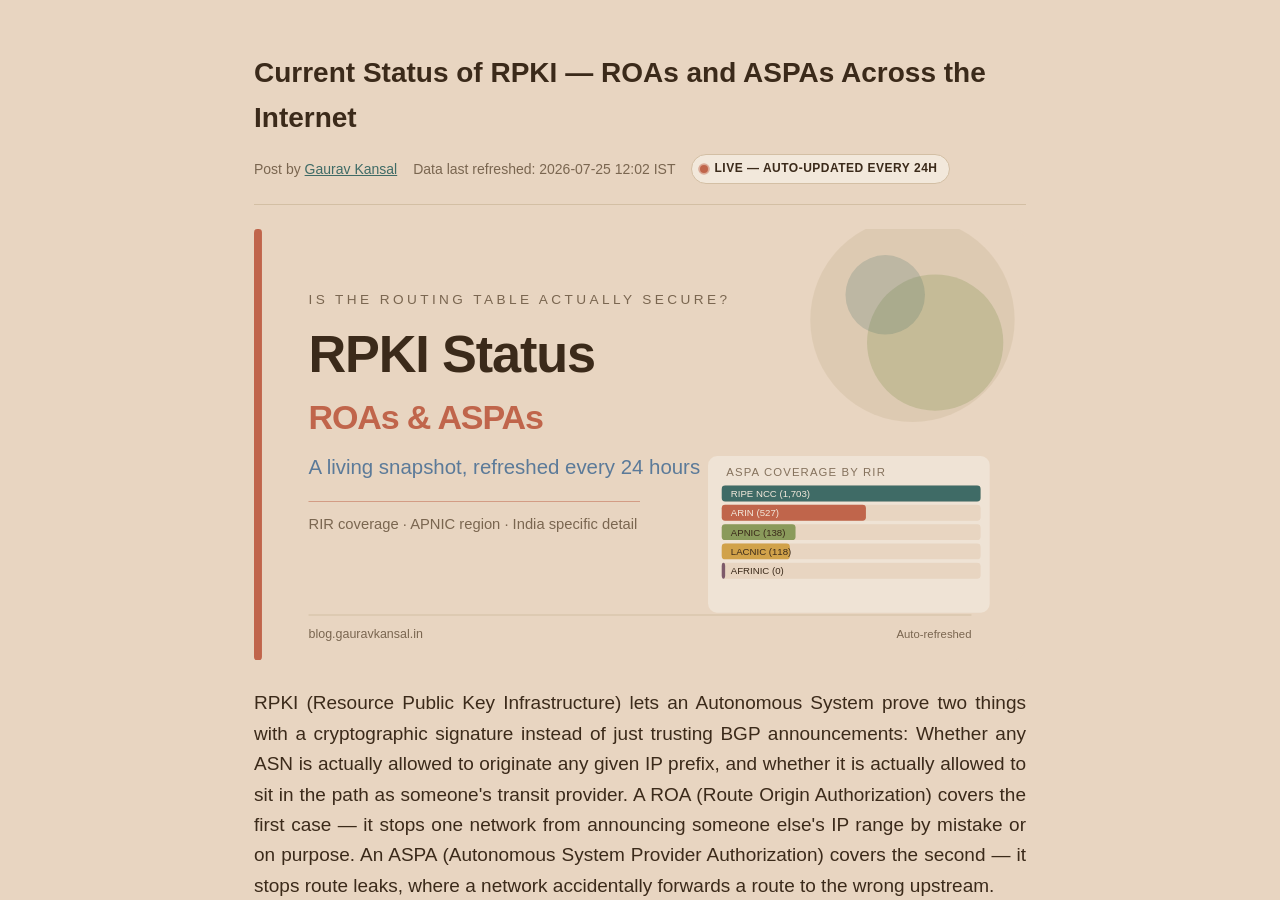
==== commit ae268429: "update index" ====
--- a/index.html
+++ b/index.html
@@ -5,6 +5,15 @@
     <!-- Redirects instantly (0 seconds) to dashboard.html -->
     <meta http-equiv="refresh" content="0; url=RPKI-Live-Stats-standalone.html" />
     <title>Redirecting...</title>
+    <title>Current Status of RPKI — ROAs and ASPAs Across the Internet</title>
+<meta property="og:title" content="Current Status of RPKI — ROAs and ASPAs Across the Internet" />
+<meta property="og:description" content="Live RPKI stats: ROA/ASPA/ROV adoption across all five RIRs, the APNIC region, and India. Auto-refreshed every 24 hours." />
+<meta property="og:image" content="rir_adoption.png" />
+<meta property="og:type" content="article" />
+<link rel="icon" type="image/svg+xml" href="favicon.svg">
+<link rel="alternate icon" type="image/png" href="favicon.png">
+<link rel="apple-touch-icon" href="favicon.png">
+
 </head>
 <body>
     <!-- Fallback link if the automatic redirect fails -->
